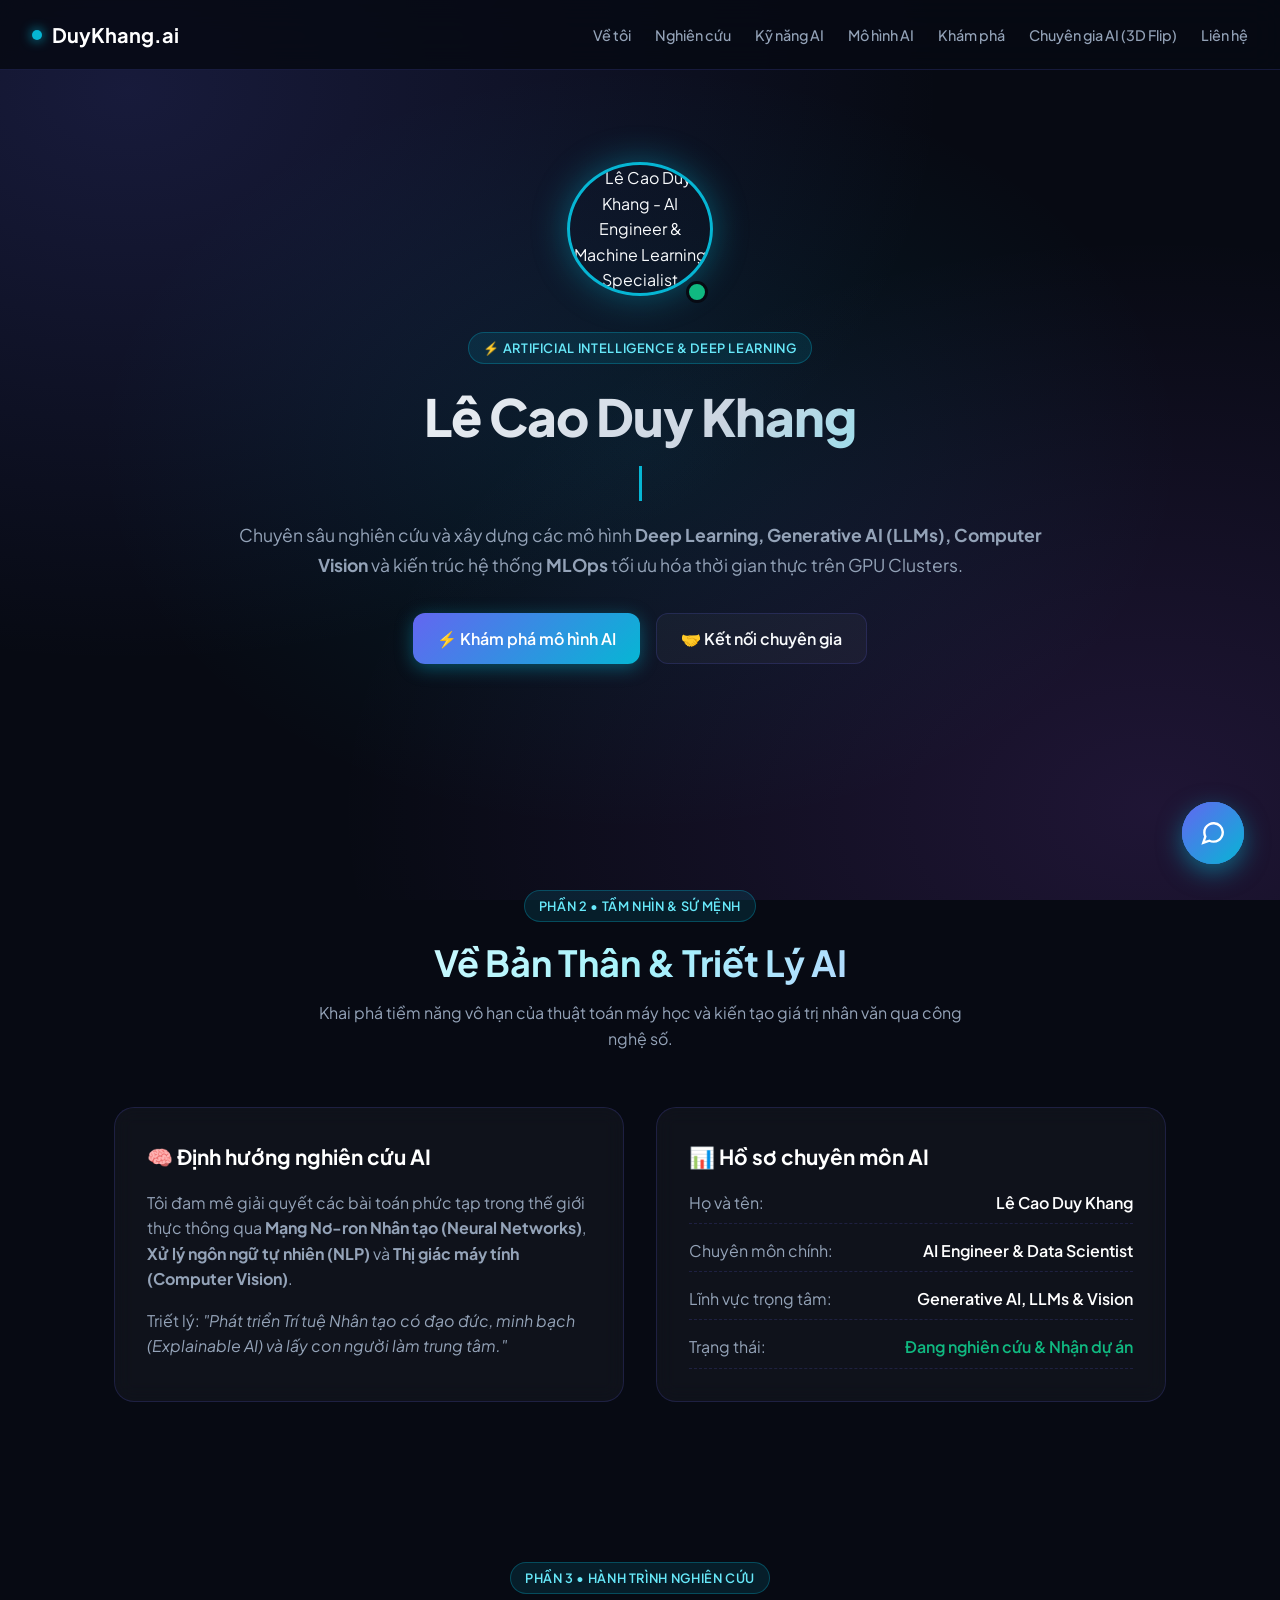
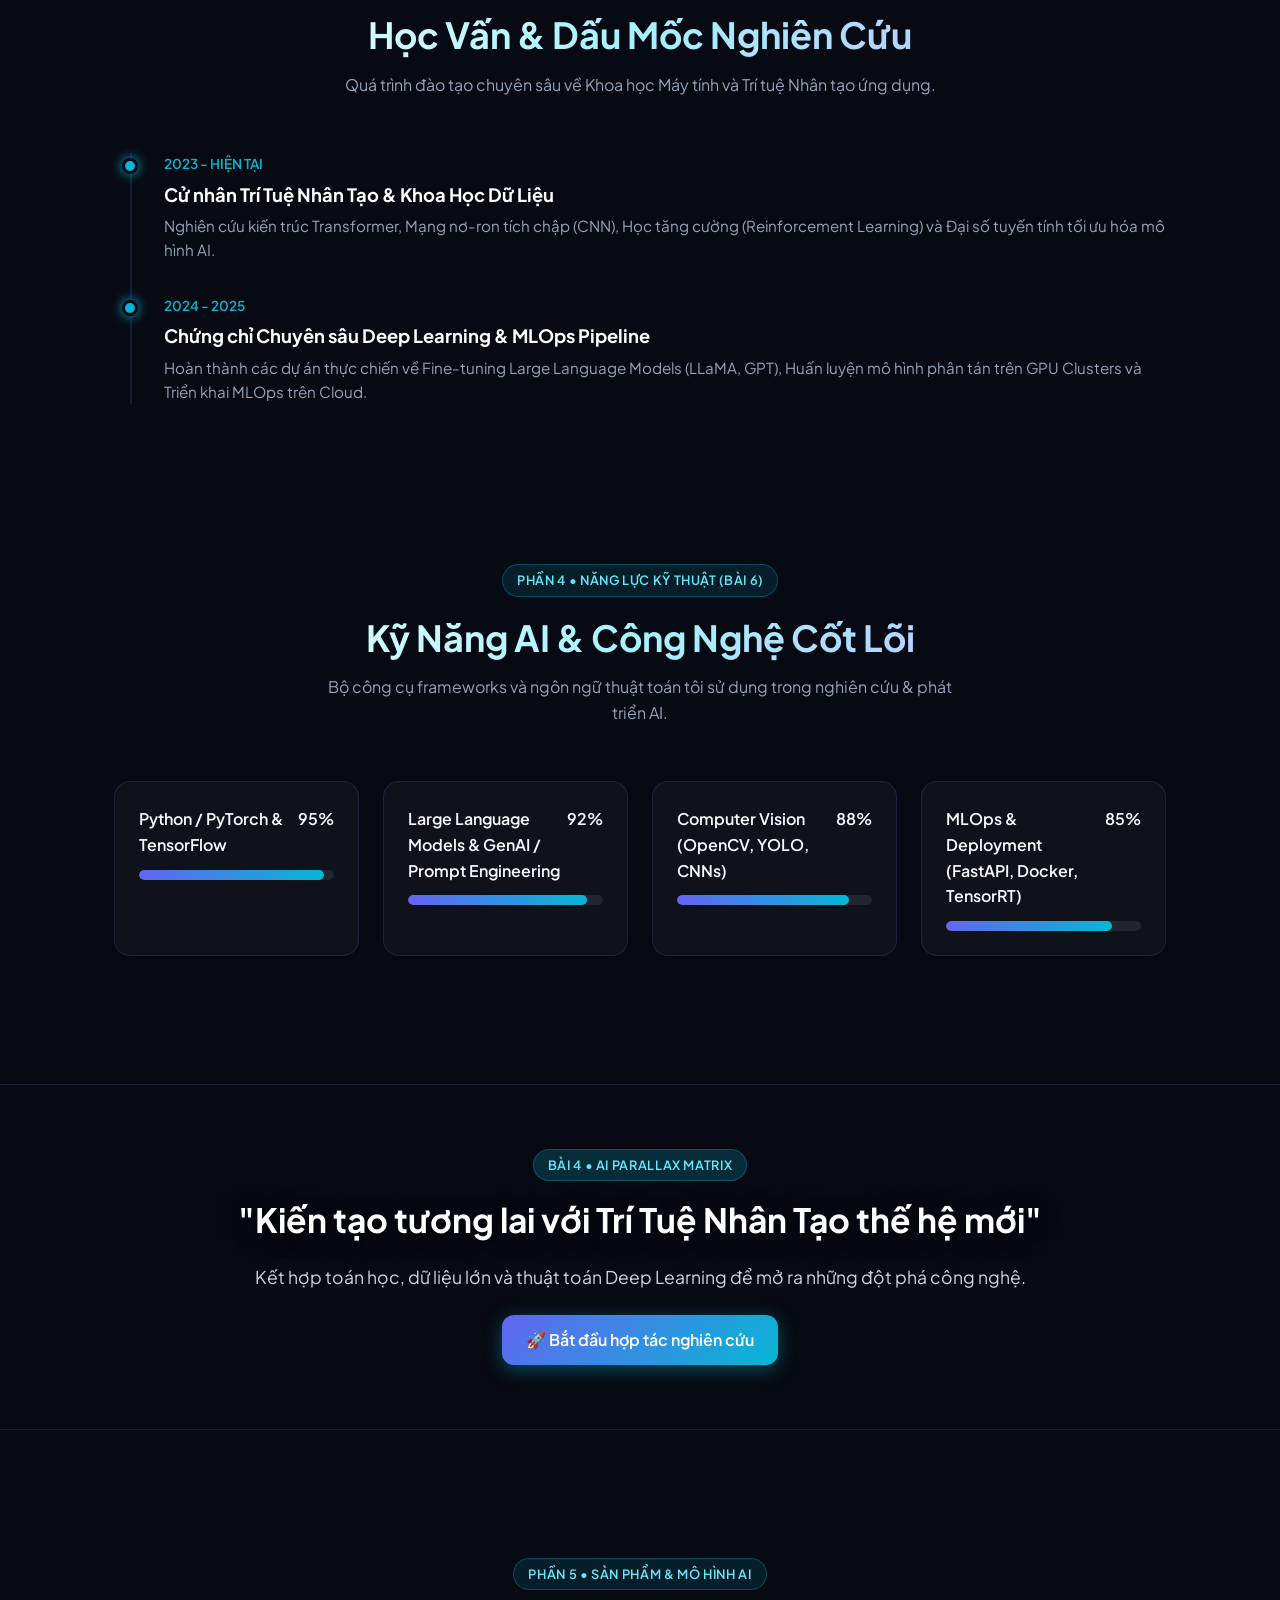
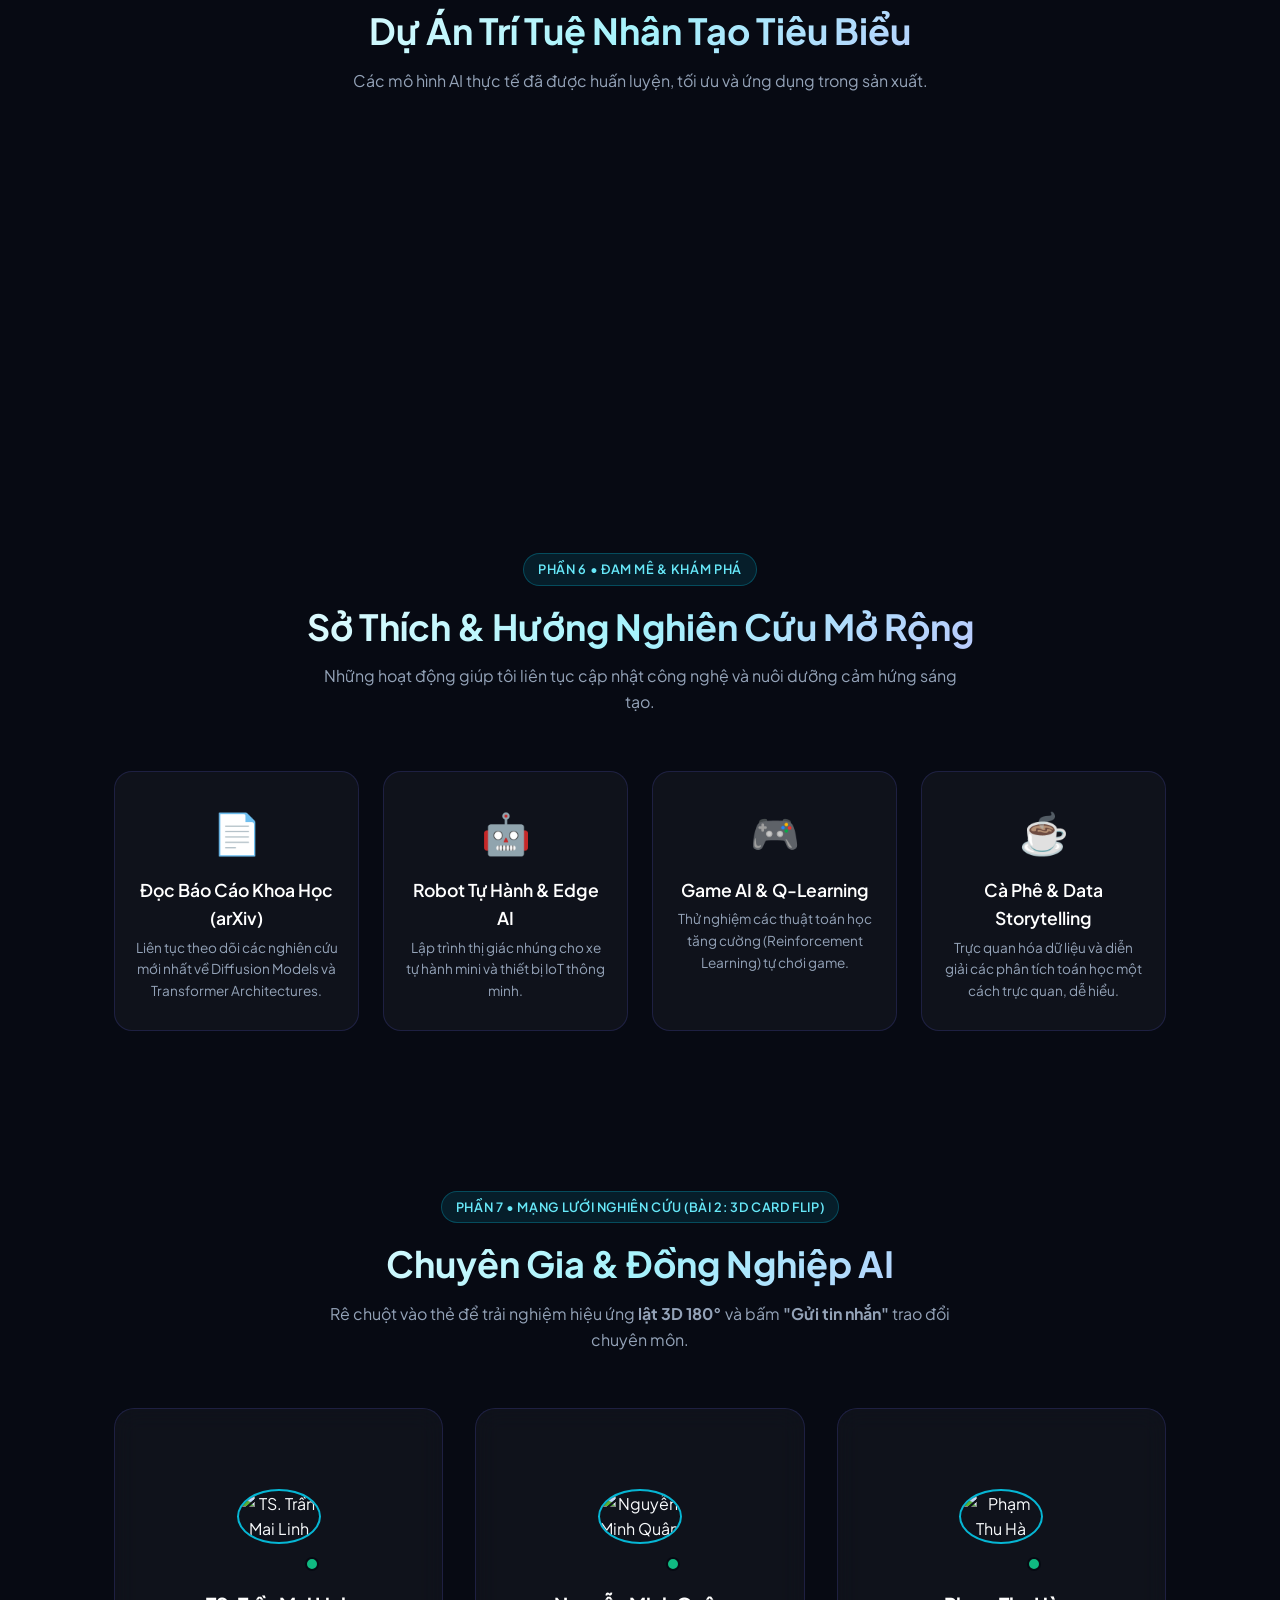
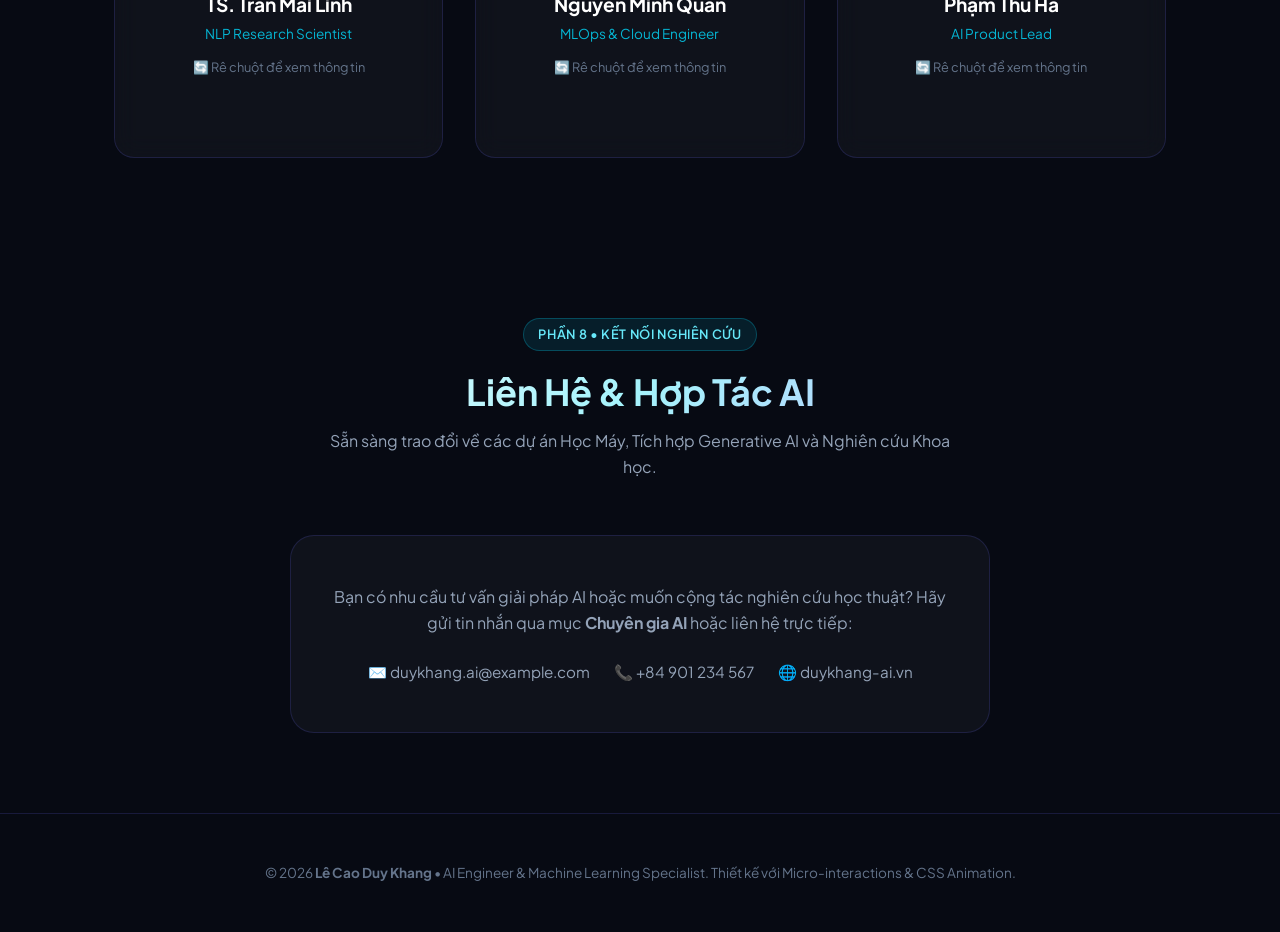
==== index.html @ 7523d745 "BTB5" ====
<!DOCTYPE html>
<html lang="vi">

<head>
  <meta charset="UTF-8">
  <meta name="viewport" content="width=device-width, initial-scale=1.0">
  <title>Lê Cao Duy Khang | AI Engineer & Machine Learning Specialist</title>
  <link rel="preconnect" href="https://fonts.googleapis.com">
  <link rel="preconnect" href="https://fonts.gstatic.com" crossorigin>
  <link href="https://fonts.googleapis.com/css2?family=Plus+Jakarta+Sans:wght@400;500;600;700;800&display=swap"
    rel="stylesheet">
  <!-- Thư viện AOS CSS qua CDN -->
  <link rel="stylesheet" href="https://unpkg.com/aos@next/dist/aos.css" />
  <link rel="stylesheet" href="style.css">
</head>

<body>

  <!-- =======================================================================
       BÀI 5: CHECKBOX HACK ĐIỀU KHIỂN HAMBURGER MENU (KHÔNG CẦN JAVASCRIPT)
       ======================================================================= -->
  <input type="checkbox" id="nav-toggle" class="nav-toggle-input" aria-label="Mở đóng menu điều hướng">

  <!-- =======================================================================
       THANH ĐIỀU HƯỚNG (NAVBAR) & ICON HAMBURGER BIẾN THÀNH 'X'
       ======================================================================= -->
  <nav class="navbar">
    <a href="#hero" class="nav-brand">
      <div class="brand-dot"></div>
      <span>DuyKhang.ai</span>
    </a>

    <!-- Nút Hamburger biến hình dấu X (Bài 5) -->
    <label for="nav-toggle" class="hamburger-btn" aria-label="Toggle Menu">
      <span class="hamburger-bar"></span>
      <span class="hamburger-bar"></span>
      <span class="hamburger-bar"></span>
    </label>

    <ul class="nav-links">
      <li><a href="#about">Về tôi</a></li>
      <li><a href="#education">Nghiên cứu</a></li>
      <li><a href="#skills">Kỹ năng AI</a></li>
      <li><a href="#projects">Mô hình AI</a></li>
      <li><a href="#hobbies">Khám phá</a></li>
      <li><a href="#friends">Chuyên gia AI (3D Flip)</a></li>
      <li><a href="#contact">Liên hệ</a></li>
    </ul>
  </nav>

  <!-- =======================================================================
       PHẦN 1: HERO SECTION & BÀI 3: HIỆU ỨNG GÕ PHÍM AI (PURE CSS TYPING EFFECT)
       ======================================================================= -->
  <header class="section hero-section" id="hero" data-aos="fade-up">
    <div class="hero-content">
      <!-- Avatar AI chuyên gia máy học -->
      <div class="avatar-wrapper" data-aos="zoom-in" data-aos-delay="100">
        <img src="avatar.jpg" alt="Lê Cao Duy Khang - AI Engineer & Machine Learning Specialist" class="avatar-img">
        <div class="avatar-badge" title="AI Model Active • GPU Ready"></div>
      </div>

      <span class="badge-tag" data-aos="fade-down" data-aos-delay="150">⚡ Artificial Intelligence & Deep Learning</span>
      <h1 class="hero-name" data-aos="fade-up" data-aos-delay="200">Lê Cao Duy Khang</h1>

      <!-- BÀI 3: DÒNG CHỮ HIỆU ỨNG GÕ PHÍM CSS THUẦN (STEPS & KEYFRAMES) -->
      <div class="typing-wrapper" data-aos="fade-up" data-aos-delay="250">
        <div class="typing-text">Tôi là một Kỹ Sư Trí Tuệ Nhân Tạo (AI)...</div>
      </div>

      <p class="hero-bio" data-aos="fade-up" data-aos-delay="300">
        Chuyên sâu nghiên cứu và xây dựng các mô hình <strong>Deep Learning, Generative AI (LLMs), Computer
          Vision</strong> và kiến trúc hệ thống <strong>MLOps</strong> tối ưu hóa thời gian thực trên GPU Clusters.
      </p>

      <div class="hero-actions" data-aos="fade-up" data-aos-delay="350">
        <a href="#projects" class="btn-primary">⚡ Khám phá mô hình AI</a>
        <a href="#friends" class="btn-secondary">🤝 Kết nối chuyên gia</a>
      </div>
    </div>
  </header>

  <!-- =======================================================================
       PHẦN 2: VỀ TÔI & ĐỊNH HƯỚNG TRÍ TUỆ NHÂN TẠO (ABOUT ME)
       ======================================================================= -->
  <section class="section" id="about" data-aos="fade-up">
    <div class="section-header">
      <span class="badge-tag">Phần 2 • Tầm nhìn & Sứ mệnh</span>
      <h2 class="section-title">Về Bản Thân & Triết Lý AI</h2>
      <p class="section-desc">Khai phá tiềm năng vô hạn của thuật toán máy học và kiến tạo giá trị nhân văn qua công
        nghệ số.</p>
    </div>
    <div class="about-grid">
      <div class="about-card" data-aos="fade-right" data-aos-delay="100">
        <h3>🧠 Định hướng nghiên cứu AI</h3>
        <p style="color: var(--text-muted); margin-bottom: 1rem;">
          Tôi đam mê giải quyết các bài toán phức tạp trong thế giới thực thông qua <strong>Mạng Nơ-ron Nhân tạo (Neural
            Networks)</strong>, <strong>Xử lý ngôn ngữ tự nhiên (NLP)</strong> và <strong>Thị giác máy tính (Computer
            Vision)</strong>.
        </p>
        <p style="color: var(--text-muted);">
          Triết lý: <em>"Phát triển Trí tuệ Nhân tạo có đạo đức, minh bạch (Explainable AI) và lấy con người làm trung
            tâm."</em>
        </p>
      </div>
      <div class="about-card" data-aos="fade-left" data-aos-delay="200">
        <h3>📊 Hồ sơ chuyên môn AI</h3>
        <ul class="info-list">
          <li><span class="info-label">Họ và tên:</span> <span class="info-val">Lê Cao Duy Khang</span></li>
          <li><span class="info-label">Chuyên môn chính:</span> <span class="info-val">AI Engineer & Data
              Scientist</span></li>
          <li><span class="info-label">Lĩnh vực trọng tâm:</span> <span class="info-val">Generative AI, LLMs &
              Vision</span></li>
          <li><span class="info-label">Trạng thái:</span> <span class="info-val" style="color: var(--success);">Đang
              nghiên cứu & Nhận dự án</span></li>
        </ul>
      </div>
    </div>
  </section>

  <!-- =======================================================================
       PHẦN 3: HỌC VẤN & NGHIÊN CỨU KHOA HỌC (EDUCATION & AI RESEARCH)
       ======================================================================= -->
  <section class="section" id="education" data-aos="fade-up">
    <div class="section-header">
      <span class="badge-tag">Phần 3 • Hành trình nghiên cứu</span>
      <h2 class="section-title">Học Vấn & Dấu Mốc Nghiên Cứu</h2>
      <p class="section-desc">Quá trình đào tạo chuyên sâu về Khoa học Máy tính và Trí tuệ Nhân tạo ứng dụng.</p>
    </div>
    <div class="timeline">
      <div class="timeline-item" data-aos="fade-up" data-aos-delay="100">
        <div class="timeline-dot"></div>
        <div class="timeline-date">2023 - HIỆN TẠI</div>
        <h4 class="timeline-title">Cử nhân Trí Tuệ Nhân Tạo & Khoa Học Dữ Liệu</h4>
        <p class="timeline-desc">Nghiên cứu kiến trúc Transformer, Mạng nơ-ron tích chập (CNN), Học tăng cường
          (Reinforcement Learning) và Đại số tuyến tính tối ưu hóa mô hình AI.</p>
      </div>
      <div class="timeline-item" data-aos="fade-up" data-aos-delay="200">
        <div class="timeline-dot"></div>
        <div class="timeline-date">2024 - 2025</div>
        <h4 class="timeline-title">Chứng chỉ Chuyên sâu Deep Learning & MLOps Pipeline</h4>
        <p class="timeline-desc">Hoàn thành các dự án thực chiến về Fine-tuning Large Language Models (LLaMA, GPT), Huấn
          luyện mô hình phân tán trên GPU Clusters và Triển khai MLOps trên Cloud.</p>
      </div>
    </div>
  </section>

  <!-- =======================================================================
       PHẦN 4: KỸ NĂNG CHUYÊN SÂU AI & BÀI 6: SKILL BAR ANIMATION
       ======================================================================= -->
  <section class="section" id="skills" data-aos="fade-up">
    <div class="section-header">
      <span class="badge-tag">Phần 4 • Năng lực kỹ thuật (Bài 6)</span>
      <h2 class="section-title">Kỹ Năng AI & Công Nghệ Cốt Lõi</h2>
      <p class="section-desc">Bộ công cụ frameworks và ngôn ngữ thuật toán tôi sử dụng trong nghiên cứu & phát triển AI.
      </p>
    </div>
    <div class="skills-grid">
      <div class="skill-card" data-aos="zoom-in-up" data-aos-delay="100">
        <div class="skill-header">
          <span>Python / PyTorch & TensorFlow</span>
          <span>95%</span>
        </div>
        <div class="skill-bar">
          <div class="skill-progress" style="--target-width: 95%;"></div>
        </div>
      </div>
      <div class="skill-card" data-aos="zoom-in-up" data-aos-delay="200">
        <div class="skill-header">
          <span>Large Language Models & GenAI / Prompt Engineering</span>
          <span>92%</span>
        </div>
        <div class="skill-bar">
          <div class="skill-progress" style="--target-width: 92%;"></div>
        </div>
      </div>
      <div class="skill-card" data-aos="zoom-in-up" data-aos-delay="300">
        <div class="skill-header">
          <span>Computer Vision (OpenCV, YOLO, CNNs)</span>
          <span>88%</span>
        </div>
        <div class="skill-bar">
          <div class="skill-progress" style="--target-width: 88%;"></div>
        </div>
      </div>
      <div class="skill-card" data-aos="zoom-in-up" data-aos-delay="400">
        <div class="skill-header">
          <span>MLOps & Deployment (FastAPI, Docker, TensorRT)</span>
          <span>85%</span>
        </div>
        <div class="skill-bar">
          <div class="skill-progress" style="--target-width: 85%;"></div>
        </div>
      </div>
    </div>
  </section>

  <!-- =======================================================================
       BÀI 4: PARALLAX IMAGE BANNER (AI NEURAL NETWORK THEME)
       ======================================================================= -->
  <div class="parallax-banner" data-aos="fade-up">
    <div class="parallax-content">
      <span class="badge-tag" style="background: rgba(6, 182, 212, 0.2); color: #67e8f9;">Bài 4 • AI Parallax
        Matrix</span>
      <h2 class="parallax-title">"Kiến tạo tương lai với Trí Tuệ Nhân Tạo thế hệ mới"</h2>
      <p class="parallax-subtitle">Kết hợp toán học, dữ liệu lớn và thuật toán Deep Learning để mở ra những đột phá công
        nghệ.</p>
      <a href="#contact" class="btn-primary">🚀 Bắt đầu hợp tác nghiên cứu</a>
    </div>
  </div>

  <!-- =======================================================================
       PHẦN 5: DỰ ÁN AI TIÊU BIỂU (AI PROJECTS PORTFOLIO)
       ======================================================================= -->
  <section class="section" id="projects" data-aos="fade-up">
    <div class="section-header">
      <span class="badge-tag">Phần 5 • Sản phẩm & Mô hình AI</span>
      <h2 class="section-title">Dự Án Trí Tuệ Nhân Tạo Tiêu Biểu</h2>
      <p class="section-desc">Các mô hình AI thực tế đã được huấn luyện, tối ưu và ứng dụng trong sản xuất.</p>
    </div>
    <div class="projects-grid">
      <!-- Dự án AI 1 -->
      <div class="project-card" data-aos="flip-left" data-aos-delay="100">
        <img src="https://images.unsplash.com/photo-1555255707-c07966088b7b?w=500&auto=format&fit=crop&q=80"
          alt="Computer Vision AI" class="project-img">
        <div class="project-body">
          <div class="project-tags">
            <span class="tag">YOLOv8</span>
            <span class="tag">PyTorch</span>
            <span class="tag">OpenCV</span>
            <span class="tag">TensorRT</span>
          </div>
          <h3 class="project-title">Hệ Thống Thị Giác AI Nhận Diện Thời Gian Thực</h3>
          <p class="project-desc">Mô hình thị giác máy tính nhận diện và phân loại đa đối tượng với tốc độ 60 FPS trên
            Edge Device, độ chính xác mAP@0.5 đạt 94.2%.</p>
        </div>
      </div>

      <!-- Dự án AI 2 -->
      <div class="project-card" data-aos="flip-right" data-aos-delay="200">
        <img src="https://images.unsplash.com/photo-1618005182384-a83a8bd57fbe?w=500&auto=format&fit=crop&q=80"
          alt="Generative AI LLM" class="project-img">
        <div class="project-body">
          <div class="project-tags">
            <span class="tag">Generative AI</span>
            <span class="tag">LLMs (LLaMA-3)</span>
            <span class="tag">LangChain</span>
            <span class="tag">RAG</span>
          </div>
          <h3 class="project-title">Trợ Lý Đa Tác Vụ GenAI & Phân Tích Dữ Liệu RAG</h3>
          <p class="project-desc">Hệ thống hỏi đáp thông minh tích hợp Retrieval-Augmented Generation (RAG) giúp truy
            xuất tài liệu chuyên ngành với độ chuẩn xác cao.</p>
        </div>
      </div>
    </div>
  </section>

  <!-- =======================================================================
       PHẦN 6: SỞ THÍCH & ĐAM MÊ KHÁM PHÁ AI (AI EXPLORATIONS)
       ======================================================================= -->
  <section class="section" id="hobbies" data-aos="fade-up">
    <div class="section-header">
      <span class="badge-tag">Phần 6 • Đam mê & Khám phá</span>
      <h2 class="section-title">Sở Thích & Hướng Nghiên Cứu Mở Rộng</h2>
      <p class="section-desc">Những hoạt động giúp tôi liên tục cập nhật công nghệ và nuôi dưỡng cảm hứng sáng tạo.</p>
    </div>
    <div class="hobbies-grid">
      <div class="hobby-card" data-aos="fade-up" data-aos-delay="100">
        <div class="hobby-icon">📄</div>
        <div class="hobby-name">Đọc Báo Cáo Khoa Học (arXiv)</div>
        <div class="hobby-desc">Liên tục theo dõi các nghiên cứu mới nhất về Diffusion Models và Transformer
          Architectures.</div>
      </div>
      <div class="hobby-card" data-aos="fade-up" data-aos-delay="200">
        <div class="hobby-icon">🤖</div>
        <div class="hobby-name">Robot Tự Hành & Edge AI</div>
        <div class="hobby-desc">Lập trình thị giác nhúng cho xe tự hành mini và thiết bị IoT thông minh.</div>
      </div>
      <div class="hobby-card" data-aos="fade-up" data-aos-delay="300">
        <div class="hobby-icon">🎮</div>
        <div class="hobby-name">Game AI & Q-Learning</div>
        <div class="hobby-desc">Thử nghiệm các thuật toán học tăng cường (Reinforcement Learning) tự chơi game.</div>
      </div>
      <div class="hobby-card" data-aos="fade-up" data-aos-delay="400">
        <div class="hobby-icon">☕</div>
        <div class="hobby-name">Cà Phê & Data Storytelling</div>
        <div class="hobby-desc">Trực quan hóa dữ liệu và diễn giải các phân tích toán học một cách trực quan, dễ hiểu.
        </div>
      </div>
    </div>
  </section>

  <!-- =======================================================================
       PHẦN 7: MẠNG LƯỚI CHUYÊN GIA AI & BÀI 2: 3D CARD FLIP EFFECT
       ======================================================================= -->
  <section class="section" id="friends" data-aos="fade-up">
    <div class="section-header">
      <span class="badge-tag">Phần 7 • Mạng lưới nghiên cứu (Bài 2: 3D Card Flip)</span>
      <h2 class="section-title">Chuyên Gia & Đồng Nghiệp AI</h2>
      <p class="section-desc">Rê chuột vào thẻ để trải nghiệm hiệu ứng <strong>lật 3D 180°</strong> và bấm <strong>"Gửi
          tin nhắn"</strong> trao đổi chuyên môn.</p>
    </div>

    <div class="friends-grid">
      <!-- Chuyên gia 1 (3D Flip Card) -->
      <div class="flip-card-container" data-aos="zoom-in" data-aos-delay="100">
        <div class="flip-card-inner">
          <!-- Mặt trước -->
          <div class="flip-card-front">
            <div class="friend-avatar-wrap">
              <img src="https://images.unsplash.com/photo-1494790108377-be9c29b29330?w=150&auto=format&fit=crop&q=80"
                alt="TS. Trần Mai Linh" class="friend-avatar">
              <div class="status-dot"></div>
            </div>
            <div class="friend-name">TS. Trần Mai Linh</div>
            <div class="friend-role">NLP Research Scientist</div>
            <div class="flip-hint">🔄 Rê chuột để xem thông tin</div>
          </div>
          <!-- Mặt sau (Lật 180 độ) -->
          <div class="flip-card-back">
            <div class="flip-back-title">TS. Trần Mai Linh</div>
            <div class="friend-quote">"Nghiên cứu các mô hình ngôn ngữ lớn (LLMs) hiểu tiếng Việt sâu sắc và tự nhiên."
            </div>
            <button class="btn-open-msg" data-name="TS. Trần Mai Linh" data-role="NLP Research Scientist"
              data-avatar="https://images.unsplash.com/photo-1494790108377-be9c29b29330?w=150&auto=format&fit=crop&q=80"
              type="button">
              💬 Gửi tin nhắn trao đổi
            </button>
          </div>
        </div>
      </div>

      <!-- Chuyên gia 2 (3D Flip Card) -->
      <div class="flip-card-container" data-aos="zoom-in" data-aos-delay="200">
        <div class="flip-card-inner">
          <!-- Mặt trước -->
          <div class="flip-card-front">
            <div class="friend-avatar-wrap">
              <img src="https://images.unsplash.com/photo-1507003211169-0a1dd7228f2d?w=150&auto=format&fit=crop&q=80"
                alt="Nguyễn Minh Quân" class="friend-avatar">
              <div class="status-dot"></div>
            </div>
            <div class="friend-name">Nguyễn Minh Quân</div>
            <div class="friend-role">MLOps & Cloud Engineer</div>
            <div class="flip-hint">🔄 Rê chuột để xem thông tin</div>
          </div>
          <!-- Mặt sau -->
          <div class="flip-card-back">
            <div class="flip-back-title">Nguyễn Minh Quân</div>
            <div class="friend-quote">"Tối ưu hóa pipeline huấn luyện phân tán và giám sát mô hình AI trong sản xuất."
            </div>
            <button class="btn-open-msg" data-name="Nguyễn Minh Quân" data-role="MLOps & Cloud Engineer"
              data-avatar="https://images.unsplash.com/photo-1507003211169-0a1dd7228f2d?w=150&auto=format&fit=crop&q=80"
              type="button">
              💬 Gửi tin nhắn trao đổi
            </button>
          </div>
        </div>
      </div>

      <!-- Chuyên gia 3 (3D Flip Card) -->
      <div class="flip-card-container" data-aos="zoom-in" data-aos-delay="300">
        <div class="flip-card-inner">
          <!-- Mặt trước -->
          <div class="flip-card-front">
            <div class="friend-avatar-wrap">
              <img src="https://images.unsplash.com/photo-1517841905240-472988babdf9?w=150&auto=format&fit=crop&q=80"
                alt="Phạm Thu Hà" class="friend-avatar">
              <div class="status-dot"></div>
            </div>
            <div class="friend-name">Phạm Thu Hà</div>
            <div class="friend-role">AI Product Lead</div>
            <div class="flip-hint">🔄 Rê chuột để xem thông tin</div>
          </div>
          <!-- Mặt sau -->
          <div class="flip-card-back">
            <div class="flip-back-title">Phạm Thu Hà</div>
            <div class="friend-quote">"Thương mại hóa giải pháp Trí Tuệ Nhân Tạo giải quyết bài toán vận hành doanh
              nghiệp."</div>
            <button class="btn-open-msg" data-name="Phạm Thu Hà" data-role="AI Product Lead"
              data-avatar="https://images.unsplash.com/photo-1517841905240-472988babdf9?w=150&auto=format&fit=crop&q=80"
              type="button">
              💬 Gửi tin nhắn trao đổi
            </button>
          </div>
        </div>
      </div>
    </div>
  </section>

  <!-- =======================================================================
       MODAL / POPUP GỬI TIN NHẮN (HIỆN RA KHI BẤM NHẮN TIN)
       ======================================================================= -->
  <div class="modal-overlay" id="messageModal">
    <div class="modal-box">
      <button class="modal-close-btn" id="modalCloseBtn" type="button">&times;</button>

      <div class="modal-header">
        <img src="" alt="Avatar người nhận" class="modal-receiver-avatar" id="modalAvatar">
        <div class="modal-receiver-info">
          <h4 id="modalReceiverName">Tên Người Nhận</h4>
          <p id="modalReceiverRole">● Đang trực tuyến</p>
        </div>
      </div>

      <form id="msgForm">
        <div class="form-group">
          <label class="form-label" for="senderName">Họ và tên của bạn:</label>
          <input type="text" id="senderName" class="form-input" value="Lê Cao Duy Khang" required>
        </div>

        <div class="form-group">
          <label class="form-label" for="msgContent">Nội dung tin nhắn / Đề xuất nghiên cứu:</label>
          <textarea id="msgContent" class="form-textarea"
            placeholder="Nhập nội dung thảo luận về mô hình AI hoặc ý tưởng hợp tác..." required></textarea>
        </div>

        <!-- NÚT BẤM CẢM XÚC GỬI TIN NHẮN (CUBIC-BEZIER & ACTIVE SCALE) -->
        <button class="btn-send" id="btnSendMsg" type="submit">
          <span id="btnText">Gửi tin nhắn</span>
          <div class="modal-spinner" id="modalSpinner"></div>
          <svg id="btnIcon" viewBox="0 0 24 24">
            <path d="M22 2L11 13"></path>
            <path d="M22 2l-7 20-4-9-9-4 20-7z"></path>
          </svg>
        </button>

        <div class="modal-status-text" id="modalStatusText"></div>
      </form>
    </div>
  </div>

  <!-- =======================================================================
       PHẦN 8: LIÊN HỆ & CHÂN TRANG (AI CONTACT & FOOTER)
       ======================================================================= -->
  <section class="section" id="contact" data-aos="fade-up">
    <div class="section-header">
      <span class="badge-tag">Phần 8 • Kết nối nghiên cứu</span>
      <h2 class="section-title">Liên Hệ & Hợp Tác AI</h2>
      <p class="section-desc">Sẵn sàng trao đổi về các dự án Học Máy, Tích hợp Generative AI và Nghiên cứu Khoa học.</p>
    </div>
    <div class="contact-box" data-aos="zoom-in" data-aos-delay="100">
      <p style="color: var(--text-muted); margin-bottom: 1rem;">
        Bạn có nhu cầu tư vấn giải pháp AI hoặc muốn cộng tác nghiên cứu học thuật? Hãy gửi tin nhắn qua mục
        <strong>Chuyên gia AI</strong> hoặc liên hệ trực tiếp:
      </p>
      <div class="contact-links">
        <a href="mailto:duykhang.ai@example.com" class="contact-item">
          ✉️ duykhang.ai@example.com
        </a>
        <a href="tel:+84901234567" class="contact-item">
          📞 +84 901 234 567
        </a>
        <a href="#hero" class="contact-item">
          🌐 duykhang-ai.vn
        </a>
      </div>
    </div>
  </section>

  <!-- =======================================================================
       BÀI 1: FLOATING ACTION BUTTON (FAB) VỚI HIỆU ỨNG PHẬP PHỒNG (PULSE RADAR)
       ======================================================================= -->
  <div class="fab-container" title="Liên hệ nhanh">
    <a href="#contact" class="fab-btn" aria-label="Nút Liên hệ nhanh">
      <svg viewBox="0 0 24 24">
        <path
          d="M21 11.5a8.38 8.38 0 0 1-.9 3.8 8.5 8.5 0 0 1-7.6 4.7 8.38 8.38 0 0 1-3.8-.9L3 21l1.9-5.7a8.38 8.38 0 0 1-.9-3.8 8.5 8.5 0 0 1 4.7-7.6 8.38 8.38 0 0 1 3.8-.9h.5a8.48 8.48 0 0 1 8 8v.5z">
        </path>
      </svg>
    </a>
    <span class="fab-tooltip">Liên hệ nhanh 💬</span>
  </div>

  <!-- CHÂN TRANG -->
  <footer class="footer">
    <p>© 2026 <strong>Lê Cao Duy Khang</strong> • AI Engineer & Machine Learning Specialist. Thiết kế với
      Micro-interactions & CSS Animation.
    </p>
  </footer>

  <!-- Thư viện AOS JavaScript qua CDN -->
  <script src="https://unpkg.com/aos@next/dist/aos.js"></script>

  <!-- SCRIPT XỬ LÝ SỰ KIỆN GỬI TIN NHẮN & KHỞI TẠO AOS -->
  <script>
    // Khởi tạo AOS Animation On Scroll
    AOS.init({
      duration: 800,
      once: false,
      offset: 80,
      easing: 'ease-out-cubic'
    });

    const messageModal = document.getElementById('messageModal');
    const modalCloseBtn = document.getElementById('modalCloseBtn');
    const modalAvatar = document.getElementById('modalAvatar');
    const modalReceiverName = document.getElementById('modalReceiverName');
    const modalReceiverRole = document.getElementById('modalReceiverRole');
    const msgForm = document.getElementById('msgForm');
    const btnSendMsg = document.getElementById('btnSendMsg');
    const btnText = document.getElementById('btnText');
    const btnIcon = document.getElementById('btnIcon');
    const modalSpinner = document.getElementById('modalSpinner');
    const modalStatusText = document.getElementById('modalStatusText');

    // Mở modal khi bấm "Gửi tin nhắn" ở thẻ bạn bè / chuyên gia AI
    const openMsgButtons = document.querySelectorAll('.btn-open-msg');
    openMsgButtons.forEach(btn => {
      btn.addEventListener('click', () => {
        const name = btn.getAttribute('data-name');
        const role = btn.getAttribute('data-role');
        const avatar = btn.getAttribute('data-avatar');

        modalReceiverName.textContent = name;
        modalReceiverRole.textContent = `● ${role} (Đang trực tuyến)`;
        modalAvatar.src = avatar;
        modalStatusText.textContent = '';
        msgForm.reset();
        document.getElementById('senderName').value = 'Lê Cao Duy Khang';

        messageModal.classList.add('active');
      });
    });

    // Đóng modal
    function closeModal() {
      messageModal.classList.remove('active');
    }

    modalCloseBtn.addEventListener('click', closeModal);

    // Đóng khi click ra ngoài vùng modal
    messageModal.addEventListener('click', (e) => {
      if (e.target === messageModal) closeModal();
    });

    // Xử lý gửi tin nhắn với animation loading feedback
    msgForm.addEventListener('submit', (e) => {
      e.preventDefault();

      btnText.textContent = 'Đang gửi...';
      btnIcon.style.display = 'none';
      modalSpinner.style.display = 'inline-block';
      btnSendMsg.disabled = true;
      modalStatusText.style.color = '#67e8f9';
      modalStatusText.textContent = 'Đang kết nối hệ thống và chuyển phát tin nhắn...';

      setTimeout(() => {
        btnText.textContent = 'Đã gửi thành công!';
        modalSpinner.style.display = 'none';
        modalStatusText.style.color = '#34d399';
        modalStatusText.textContent = `✅ Tin nhắn đã được gửi tới ${modalReceiverName.textContent}!`;

        setTimeout(() => {
          btnText.textContent = 'Gửi tin nhắn';
          btnIcon.style.display = 'inline-block';
          btnSendMsg.disabled = false;
          closeModal();
        }, 1400);
      }, 1200);
    });
  </script>
</body>

</html>
---- style.css ----
/* ==========================================================================
   MÃ NGUỒN CSS CHO WEBSITE GIỚI THIỆU BẢN THÂN - LÊ CAO DUY KHANG
   CHUYÊN NGÀNH: TRÍ TUỆ NHÂN TẠO (ARTIFICIAL INTELLIGENCE & MACHINE LEARNING)
   TÍCH HỢP 6 HIỆU ỨNG GIAO DIỆN CHUYÊN NGHIỆP (PURE CSS3)
   ========================================================================== */

/* ==========================================================================
   0. DESIGN SYSTEM & AI THEME ROOT VARIABLES
   ========================================================================== */
   :root {
    --primary: #6366f1;
    /* Indigo AI Core */
    --primary-hover: #4f46e5;
    --primary-glow: rgba(99, 102, 241, 0.45);
    --secondary: #ec4899;
    /* Pink Cyberpunk */
    --accent: #06b6d4;
    /* Cyan Neural Glow */
    --ai-purple: #a855f7;
    /* Deep Learning Purple */
    --success: #10b981;
  
    --bg-dark: #070a13;
    --bg-card: rgba(255, 255, 255, 0.035);
    --bg-card-hover: rgba(255, 255, 255, 0.07);
    --border-color: rgba(99, 102, 241, 0.18);
    --border-focus: rgba(6, 182, 212, 0.5);
  
    --text-main: #f8fafc;
    --text-muted: #94a3b8;
    --text-dim: #64748b;
  
    --ease-spring: cubic-bezier(0.34, 1.56, 0.64, 1);
    --ease-smooth: cubic-bezier(0.4, 0, 0.2, 1);
  }
  
  * {
    margin: 0;
    padding: 0;
    box-sizing: border-box;
  }
  
  html {
    scroll-behavior: smooth;
  }
  
  body {
    font-family: 'Plus Jakarta Sans', sans-serif;
    background-color: var(--bg-dark);
    background-image:
      radial-gradient(at 10% 10%, rgba(99, 102, 241, 0.18) 0px, transparent 50%),
      radial-gradient(at 90% 90%, rgba(168, 85, 247, 0.15) 0px, transparent 50%),
      radial-gradient(at 50% 50%, rgba(6, 182, 212, 0.1) 0px, transparent 60%);
    background-attachment: fixed;
    color: var(--text-main);
    line-height: 1.6;
    overflow-x: hidden;
  }
  
  /* ==========================================================================
     BÀI 5: MODERN HAMBURGER MENU (CSS CHECKBOX HACK & TRANSFORMATION TO "X")
     Logic giải thích:
     - Sử dụng thẻ <input type="checkbox" id="nav-toggle"> ẩn hoàn toàn (display: none).
     - Thẻ <label for="nav-toggle"> đóng vai trò là nút bấm Hamburger.
     - Ba thanh gạch ngang (span) được định vị với transition mượt mà.
     - Khi checkbox :checked:
       + Thanh 1 (trên): translateY(8.5px) và rotate(45deg).
       + Thanh 2 (giữa): opacity: 0 và transform: scaleX(0) (biến mất).
       + Thanh 3 (dưới): translateY(-8.5px) và rotate(-45deg).
       => Tạo thành hình dấu 'X' hoàn hảo không cần dùng JavaScript!
     ========================================================================== */
  .nav-toggle-input {
    display: none;
    /* Ẩn checkbox */
  }
  
  .hamburger-btn {
    display: none;
    /* Mặc định ẩn trên màn hình lớn Desktop */
    flex-direction: column;
    justify-content: space-between;
    width: 28px;
    height: 20px;
    cursor: pointer;
    z-index: 110;
  }
  
  .hamburger-bar {
    display: block;
    width: 100%;
    height: 3px;
    background-color: var(--text-main);
    border-radius: 4px;
    transition: transform 0.3s var(--ease-smooth),
      opacity 0.2s var(--ease-smooth),
      background-color 0.3s ease;
  }
  
  /* Biến đổi 3 thanh thành dấu X khi checkbox được checked */
  .nav-toggle-input:checked~.navbar .hamburger-bar:nth-child(1) {
    transform: translateY(8.5px) rotate(45deg);
    background-color: var(--accent);
  }
  
  .nav-toggle-input:checked~.navbar .hamburger-bar:nth-child(2) {
    opacity: 0;
    transform: scaleX(0);
  }
  
  .nav-toggle-input:checked~.navbar .hamburger-bar:nth-child(3) {
    transform: translateY(-8.5px) rotate(-45deg);
    background-color: var(--accent);
  }
  
  /* ==========================================================================
     GLOBAL NAVBAR
     ========================================================================== */
  .navbar {
    position: fixed;
    top: 0;
    left: 0;
    right: 0;
    height: 70px;
    background: rgba(7, 10, 19, 0.85);
    backdrop-filter: blur(16px);
    -webkit-backdrop-filter: blur(16px);
    border-bottom: 1px solid var(--border-color);
    display: flex;
    align-items: center;
    justify-content: space-between;
    padding: 0 2rem;
    z-index: 100;
  }
  
  .nav-brand {
    display: flex;
    align-items: center;
    gap: 10px;
    font-size: 1.25rem;
    font-weight: 700;
    color: #fff;
    text-decoration: none;
  }
  
  .brand-dot {
    width: 10px;
    height: 10px;
    background: var(--accent);
    border-radius: 50%;
    box-shadow: 0 0 12px var(--accent);
    animation: pulseAiDot 2s infinite alternate;
  }
  
  @keyframes pulseAiDot {
    0% {
      transform: scale(0.9);
      opacity: 0.7;
    }
  
    100% {
      transform: scale(1.3);
      opacity: 1;
      box-shadow: 0 0 16px var(--accent);
    }
  }
  
  .nav-links {
    display: flex;
    gap: 1.5rem;
    list-style: none;
  }
  
  .nav-links a {
    color: var(--text-muted);
    text-decoration: none;
    font-size: 0.9rem;
    font-weight: 500;
    transition: color 0.2s ease;
  }
  
  .nav-links a:hover {
    color: var(--accent);
  }
  
  /* ==========================================================================
     LAYOUT SECTIONS
     ========================================================================== */
  .section {
    max-width: 1100px;
    margin: 0 auto;
    padding: 5rem 1.5rem;
  }
  
  .section-header {
    text-align: center;
    margin-bottom: 3.5rem;
  }
  
  .badge-tag {
    display: inline-block;
    padding: 5px 14px;
    background: rgba(6, 182, 212, 0.12);
    color: #67e8f9;
    border: 1px solid rgba(6, 182, 212, 0.3);
    border-radius: 9999px;
    font-size: 0.8rem;
    font-weight: 600;
    text-transform: uppercase;
    letter-spacing: 0.05em;
    margin-bottom: 0.75rem;
  }
  
  .section-title {
    font-size: 2.25rem;
    font-weight: 700;
    background: linear-gradient(135deg, #ffffff 0%, #a5f3fc 50%, #c4b5fd 100%);
    -webkit-background-clip: text;
    -webkit-text-fill-color: transparent;
    margin-bottom: 0.5rem;
  }
  
  .section-desc {
    color: var(--text-muted);
    font-size: 1rem;
    max-width: 650px;
    margin: 0 auto;
  }
  
  /* ==========================================================================
     PHẦN 1: HERO SECTION & BÀI 3: TYPING EFFECT (AI THEME - PURE CSS)
     Logic giải thích Bài 3:
     - overflow: hidden ẩn các ký tự chưa gõ.
     - white-space: nowrap giữ nội dung trên 1 dòng.
     - border-right: 3px solid tạo con trỏ AI nhấp nháy.
     - animation typing: Tăng width từ 0 đến 36ch theo từng bước với steps(36).
     ========================================================================== */
  .hero-section {
    min-height: 90vh;
    display: flex;
    align-items: center;
    justify-content: center;
    padding-top: 6rem;
    text-align: center;
  }
  
  .hero-content {
    max-width: 820px;
  }
  
  .avatar-wrapper {
    position: relative;
    width: 146px;
    height: 146px;
    margin: 0 auto 1.5rem;
  }
  
  .avatar-img {
    width: 100%;
    height: 100%;
    border-radius: 50%;
    object-fit: cover;
    border: 3px solid var(--accent);
    box-shadow: 0 0 35px rgba(6, 182, 212, 0.4);
  }
  
  .avatar-badge {
    position: absolute;
    bottom: 5px;
    right: 5px;
    width: 22px;
    height: 22px;
    background: var(--success);
    border: 3px solid var(--bg-dark);
    border-radius: 50%;
  }
  
  .hero-name {
    font-size: 3.2rem;
    font-weight: 800;
    letter-spacing: -0.02em;
    margin-bottom: 0.5rem;
    background: linear-gradient(135deg, #ffffff 0%, #cbd5e1 60%, #67e8f9 100%);
    -webkit-background-clip: text;
    -webkit-text-fill-color: transparent;
  }
  
  /* --- BÀI 3: KHỐI CHỮ HIỆU ỨNG GÕ PHÍM AI TYPING --- */
  .typing-wrapper {
    display: flex;
    justify-content: center;
    margin-bottom: 1.25rem;
  }
  
  .typing-text {
    font-size: 1.35rem;
    font-weight: 600;
    color: var(--accent);
    display: inline-block;
    overflow: hidden;
    white-space: nowrap;
    border-right: 3px solid var(--accent);
    width: 0;
    animation: typing 4s steps(36, end) infinite alternate,
      blinkCursor 0.75s step-end infinite;
  }
  
  /* Keyframes độ dài khớp với chuỗi "Tôi là một Kỹ Sư Trí Tuệ Nhân Tạo (AI)..." ~36ch */
  @keyframes typing {
    0% {
      width: 0;
    }
  
    45%,
    65% {
      width: 36ch;
    }
  
    100% {
      width: 0;
    }
  }
  
  @keyframes blinkCursor {
  
    from,
    to {
      border-color: transparent;
    }
  
    50% {
      border-color: var(--accent);
    }
  }
  
  .hero-bio {
    color: var(--text-muted);
    font-size: 1.1rem;
    line-height: 1.7;
    margin-bottom: 2rem;
  }
  
  .hero-actions {
    display: flex;
    gap: 1rem;
    justify-content: center;
  }
  
  .btn-primary {
    display: inline-flex;
    align-items: center;
    gap: 8px;
    padding: 12px 24px;
    background: linear-gradient(135deg, #6366f1 0%, #06b6d4 100%);
    color: #fff;
    border-radius: 12px;
    text-decoration: none;
    font-weight: 600;
    box-shadow: 0 4px 18px rgba(6, 182, 212, 0.4);
    transition: transform 0.3s var(--ease-spring), box-shadow 0.3s var(--ease-spring);
  }
  
  .btn-primary:hover {
    transform: translateY(-3px);
    box-shadow: 0 10px 28px rgba(6, 182, 212, 0.6);
  }
  
  .btn-secondary {
    display: inline-flex;
    align-items: center;
    gap: 8px;
    padding: 12px 24px;
    background: var(--bg-card);
    color: var(--text-main);
    border: 1px solid var(--border-color);
    border-radius: 12px;
    text-decoration: none;
    font-weight: 600;
    transition: background 0.2s, border-color 0.2s;
  }
  
  .btn-secondary:hover {
    background: var(--bg-card-hover);
    border-color: rgba(6, 182, 212, 0.4);
  }
  
  /* ==========================================================================
     BÀI 4: PARALLAX IMAGE BANNER (AI NEURAL THEME - BACKGROUND-ATTACHMENT: FIXED)
     Logic giải thích:
     - background-attachment: fixed giữ ảnh nền mạng nơ-ron AI cố định khi cuộn trang,
       tạo cảm giác chiều sâu công nghệ cao.
     ========================================================================== */
  .parallax-banner {
    position: relative;
    width: 100%;
    min-height: 340px;
    display: flex;
    align-items: center;
    justify-content: center;
    text-align: center;
    padding: 4rem 1.5rem;
    margin: 3rem 0;
  
    background-image: linear-gradient(rgba(7, 10, 19, 0.8), rgba(7, 10, 19, 0.9)),
      url('https://images.unsplash.com/photo-1620712943543-bcc4688e7485?w=1600&auto=format&fit=crop&q=80');
    background-attachment: fixed;
    background-position: center;
    background-repeat: no-repeat;
    background-size: cover;
    border-top: 1px solid var(--border-color);
    border-bottom: 1px solid var(--border-color);
  }
  
  .parallax-content {
    max-width: 820px;
    z-index: 2;
  }
  
  .parallax-title {
    font-size: 2.1rem;
    font-weight: 700;
    color: #ffffff;
    margin-bottom: 1rem;
    text-shadow: 0 4px 20px rgba(0, 0, 0, 0.7);
  }
  
  .parallax-subtitle {
    color: #cbd5e1;
    font-size: 1.1rem;
    margin-bottom: 1.5rem;
  }
  
  /* ==========================================================================
     PHẦN 2: VỀ TÔI & ĐỊNH HƯỚNG AI (ABOUT ME)
     ========================================================================== */
  .about-grid {
    display: grid;
    grid-template-columns: 1fr 1fr;
    gap: 2rem;
  }
  
  .about-card {
    background: var(--bg-card);
    border: 1px solid var(--border-color);
    border-radius: 20px;
    padding: 2rem;
    backdrop-filter: blur(10px);
  }
  
  .about-card h3 {
    font-size: 1.3rem;
    margin-bottom: 1rem;
    color: #fff;
    display: flex;
    align-items: center;
    gap: 8px;
  }
  
  .info-list {
    list-style: none;
    display: flex;
    flex-direction: column;
    gap: 0.85rem;
  }
  
  .info-list li {
    display: flex;
    justify-content: space-between;
    border-bottom: 1px dashed var(--border-color);
    padding-bottom: 0.5rem;
  }
  
  .info-label {
    color: var(--text-muted);
  }
  
  .info-val {
    font-weight: 600;
    color: #fff;
  }
  
  /* ==========================================================================
     PHẦN 3: HỌC VẤN & NGHIÊN CỨU AI (EDUCATION & RESEARCH)
     ========================================================================== */
  .timeline {
    position: relative;
    border-left: 2px solid var(--border-color);
    margin-left: 1rem;
    padding-left: 2rem;
    display: flex;
    flex-direction: column;
    gap: 2rem;
  }
  
  .timeline-item {
    position: relative;
  }
  
  .timeline-dot {
    position: absolute;
    left: -2.6rem;
    top: 5px;
    width: 16px;
    height: 16px;
    border-radius: 50%;
    background: var(--accent);
    border: 3px solid var(--bg-dark);
    box-shadow: 0 0 12px var(--accent);
  }
  
  .timeline-date {
    font-size: 0.85rem;
    color: var(--accent);
    font-weight: 600;
    margin-bottom: 0.3rem;
  }
  
  .timeline-title {
    font-size: 1.15rem;
    color: #fff;
    margin-bottom: 0.3rem;
  }
  
  .timeline-desc {
    color: var(--text-muted);
    font-size: 0.95rem;
  }
  
  /* ==========================================================================
     PHẦN 4 & BÀI 6: SKILL BAR ANIMATION (AI SKILLS - 0% -> TARGET %)
     Logic giải thích Bài 6:
     - Các thanh kỹ năng AI (PyTorch, LLMs, Computer Vision, MLOps) chạy tự động
       từ 0% lên % đích với ease-in-out forwards.
     ========================================================================== */
  .skills-grid {
    display: grid;
    grid-template-columns: repeat(auto-fit, minmax(240px, 1fr));
    gap: 1.5rem;
  }
  
  .skill-card {
    background: var(--bg-card);
    border: 1px solid var(--border-color);
    border-radius: 16px;
    padding: 1.5rem;
    transition: transform 0.3s var(--ease-spring), border-color 0.3s;
  }
  
  .skill-card:hover {
    transform: translateY(-5px);
    border-color: var(--border-focus);
  }
  
  .skill-header {
    display: flex;
    justify-content: space-between;
    margin-bottom: 0.75rem;
    font-weight: 600;
  }
  
  .skill-bar {
    height: 10px;
    background: rgba(255, 255, 255, 0.08);
    border-radius: 999px;
    overflow: hidden;
  }
  
  .skill-progress {
    height: 100%;
    border-radius: 999px;
    background: linear-gradient(90deg, #6366f1 0%, #06b6d4 100%);
    width: 0%;
    animation: fillProgress 1.8s cubic-bezier(0.25, 1, 0.5, 1) forwards;
  }
  
  @keyframes fillProgress {
    from {
      width: 0%;
    }
  
    to {
      width: var(--target-width, 85%);
    }
  }
  
  /* ==========================================================================
     PHẦN 5: DỰ ÁN AI NỔI BẬT (AI & MACHINE LEARNING PROJECTS)
     ========================================================================== */
  .projects-grid {
    display: grid;
    grid-template-columns: repeat(auto-fit, minmax(300px, 1fr));
    gap: 2rem;
  }
  
  .project-card {
    background: var(--bg-card);
    border: 1px solid var(--border-color);
    border-radius: 20px;
    overflow: hidden;
    transition: transform 0.3s var(--ease-spring), box-shadow 0.3s;
  }
  
  .project-card:hover {
    transform: translateY(-6px);
    box-shadow: 0 20px 40px rgba(0, 0, 0, 0.5);
    border-color: rgba(6, 182, 212, 0.4);
  }
  
  .project-img {
    width: 100%;
    height: 190px;
    object-fit: cover;
    background: #1e293b;
  }
  
  .project-body {
    padding: 1.5rem;
  }
  
  .project-tags {
    display: flex;
    gap: 6px;
    flex-wrap: wrap;
    margin-bottom: 0.75rem;
  }
  
  .tag {
    font-size: 0.75rem;
    background: rgba(6, 182, 212, 0.12);
    padding: 3px 9px;
    border-radius: 6px;
    color: #67e8f9;
    border: 1px solid rgba(6, 182, 212, 0.25);
  }
  
  .project-title {
    font-size: 1.25rem;
    margin-bottom: 0.5rem;
    color: #fff;
  }
  
  .project-desc {
    color: var(--text-muted);
    font-size: 0.9rem;
    margin-bottom: 1.25rem;
  }
  
  /* ==========================================================================
     PHẦN 6: SỞ THÍCH & ĐAM MÊ KHÁM PHÁ AI (AI EXPLORATIONS)
     ========================================================================== */
  .hobbies-grid {
    display: grid;
    grid-template-columns: repeat(auto-fit, minmax(220px, 1fr));
    gap: 1.5rem;
  }
  
  .hobby-card {
    background: var(--bg-card);
    border: 1px solid var(--border-color);
    border-radius: 18px;
    padding: 1.75rem 1.25rem;
    text-align: center;
    transition: transform 0.3s var(--ease-spring);
  }
  
  .hobby-card:hover {
    transform: translateY(-5px);
    background: var(--bg-card-hover);
    border-color: rgba(6, 182, 212, 0.35);
  }
  
  .hobby-icon {
    font-size: 2.5rem;
    margin-bottom: 0.75rem;
  }
  
  .hobby-name {
    font-size: 1.1rem;
    font-weight: 600;
    margin-bottom: 0.3rem;
    color: #fff;
  }
  
  .hobby-desc {
    color: var(--text-muted);
    font-size: 0.85rem;
  }
  
  /* ==========================================================================
     PHẦN 7 & BÀI 2: 3D CARD FLIP EFFECT (MẠNG LƯỚI CHUYÊN GIA AI)
     Logic giải thích Bài 2:
     - Perspective 1000px & preserve-3d lật 180 độ theo trục Y khi hover.
     ========================================================================== */
  .friends-grid {
    display: grid;
    grid-template-columns: repeat(auto-fit, minmax(290px, 1fr));
    gap: 2rem;
  }
  
  .flip-card-container {
    background-color: transparent;
    width: 100%;
    height: 350px;
    perspective: 1000px;
  }
  
  .flip-card-inner {
    position: relative;
    width: 100%;
    height: 100%;
    text-align: center;
    transition: transform 0.7s cubic-bezier(0.4, 0.2, 0.2, 1);
    transform-style: preserve-3d;
    border-radius: 20px;
  }
  
  .flip-card-container:hover .flip-card-inner {
    transform: rotateY(180deg);
  }
  
  .flip-card-front,
  .flip-card-back {
    position: absolute;
    inset: 0;
    width: 100%;
    height: 100%;
    -webkit-backface-visibility: hidden;
    backface-visibility: hidden;
    border-radius: 20px;
    border: 1px solid var(--border-color);
    padding: 1.75rem 1.5rem;
    display: flex;
    flex-direction: column;
    align-items: center;
    justify-content: center;
  }
  
  .flip-card-front {
    background: var(--bg-card);
    backdrop-filter: blur(12px);
  }
  
  .flip-card-back {
    background: linear-gradient(145deg, #0b1120 0%, #172554 100%);
    transform: rotateY(180deg);
    border-color: var(--border-focus);
    box-shadow: 0 15px 35px rgba(6, 182, 212, 0.25);
  }
  
  .friend-avatar-wrap {
    position: relative;
    width: 84px;
    height: 84px;
    margin-bottom: 1rem;
  }
  
  .friend-avatar {
    width: 100%;
    height: 100%;
    border-radius: 50%;
    object-fit: cover;
    border: 2px solid var(--accent);
  }
  
  .status-dot {
    position: absolute;
    bottom: 2px;
    right: 2px;
    width: 14px;
    height: 14px;
    background: var(--success);
    border: 2px solid var(--bg-dark);
    border-radius: 50%;
  }
  
  .friend-name {
    font-size: 1.2rem;
    font-weight: 700;
    color: #fff;
    margin-bottom: 0.25rem;
  }
  
  .friend-role {
    font-size: 0.85rem;
    color: var(--accent);
    margin-bottom: 0.75rem;
  }
  
  .flip-hint {
    font-size: 0.8rem;
    color: var(--text-dim);
    display: flex;
    align-items: center;
    gap: 4px;
  }
  
  .flip-back-title {
    font-size: 1.1rem;
    font-weight: 700;
    color: #fff;
    margin-bottom: 0.5rem;
  }
  
  .friend-quote {
    font-size: 0.85rem;
    color: var(--text-muted);
    font-style: italic;
    margin-bottom: 1.25rem;
    line-height: 1.5;
  }
  
  .btn-open-msg {
    display: inline-flex;
    align-items: center;
    justify-content: center;
    gap: 8px;
    width: 100%;
    padding: 10px 16px;
    background: linear-gradient(135deg, #6366f1 0%, #06b6d4 100%);
    color: #fff;
    border: none;
    border-radius: 12px;
    font-size: 0.9rem;
    font-weight: 600;
    font-family: inherit;
    cursor: pointer;
    box-shadow: 0 4px 14px rgba(6, 182, 212, 0.4);
    transition: transform 0.25s var(--ease-spring), box-shadow 0.2s;
  }
  
  .btn-open-msg:hover {
    transform: translateY(-2px);
    box-shadow: 0 6px 18px rgba(6, 182, 212, 0.6);
  }
  
  /* ==========================================================================
     POPUP / MODAL GỬI TIN NHẮN TƯƠNG TÁC
     ========================================================================== */
  .modal-overlay {
    position: fixed;
    inset: 0;
    background: rgba(0, 0, 0, 0.8);
    backdrop-filter: blur(8px);
    -webkit-backdrop-filter: blur(8px);
    display: flex;
    align-items: center;
    justify-content: center;
    padding: 1rem;
    z-index: 999;
    opacity: 0;
    visibility: hidden;
    transition: opacity 0.3s ease, visibility 0.3s ease;
  }
  
  .modal-overlay.active {
    opacity: 1;
    visibility: visible;
  }
  
  .modal-box {
    position: relative;
    background: #0b1120;
    border: 1px solid var(--border-color);
    border-radius: 24px;
    width: 100%;
    max-width: 520px;
    padding: 2rem;
    box-shadow: 0 25px 50px -12px rgba(0, 0, 0, 0.8);
    transform: scale(0.9) translateY(20px);
    transition: transform 0.3s var(--ease-spring);
  }
  
  .modal-overlay.active .modal-box {
    transform: scale(1) translateY(0);
  }
  
  .modal-close-btn {
    position: absolute;
    top: 1.25rem;
    right: 1.25rem;
    background: rgba(255, 255, 255, 0.08);
    border: none;
    color: var(--text-muted);
    width: 32px;
    height: 32px;
    border-radius: 50%;
    font-size: 1.2rem;
    cursor: pointer;
    display: flex;
    align-items: center;
    justify-content: center;
    transition: background 0.2s, color 0.2s;
  }
  
  .modal-close-btn:hover {
    background: rgba(255, 255, 255, 0.15);
    color: #fff;
  }
  
  .modal-header {
    display: flex;
    align-items: center;
    gap: 12px;
    margin-bottom: 1.5rem;
    padding-bottom: 1rem;
    border-bottom: 1px solid var(--border-color);
  }
  
  .modal-receiver-avatar {
    width: 48px;
    height: 48px;
    border-radius: 50%;
    border: 2px solid var(--accent);
  }
  
  .modal-receiver-info h4 {
    font-size: 1.1rem;
    color: #fff;
  }
  
  .modal-receiver-info p {
    font-size: 0.8rem;
    color: var(--success);
  }
  
  .form-group {
    margin-bottom: 1.25rem;
  }
  
  .form-label {
    display: block;
    font-size: 0.85rem;
    font-weight: 600;
    color: var(--text-muted);
    margin-bottom: 0.5rem;
  }
  
  .form-input,
  .form-textarea {
    width: 100%;
    background: rgba(255, 255, 255, 0.04);
    border: 1px solid var(--border-color);
    border-radius: 12px;
    padding: 12px 14px;
    color: #fff;
    font-family: inherit;
    font-size: 0.95rem;
    outline: none;
    transition: border-color 0.2s, box-shadow 0.2s;
  }
  
  .form-input:focus,
  .form-textarea:focus {
    border-color: var(--accent);
    box-shadow: 0 0 0 3px rgba(6, 182, 212, 0.2);
  }
  
  .form-textarea {
    resize: vertical;
    min-height: 100px;
  }
  
  /* Nút bấm cảm xúc gửi tin nhắn */
  .btn-send {
    display: inline-flex;
    align-items: center;
    justify-content: center;
    gap: 10px;
    width: 100%;
    padding: 14px 28px;
    font-size: 1.05rem;
    font-weight: 600;
    font-family: inherit;
    color: #ffffff;
    background: linear-gradient(135deg, #6366f1 0%, #06b6d4 100%);
    border: 1px solid rgba(255, 255, 255, 0.2);
    border-radius: 14px;
    cursor: pointer;
    user-select: none;
    box-shadow: 0 4px 14px rgba(6, 182, 212, 0.4);
    transition: transform 0.3s var(--ease-spring),
      box-shadow 0.3s var(--ease-spring),
      background 0.3s ease;
  }
  
  .btn-send svg {
    width: 20px;
    height: 20px;
    stroke: currentColor;
    stroke-width: 2;
    stroke-linecap: round;
    stroke-linejoin: round;
    fill: none;
    transition: transform 0.3s var(--ease-spring);
  }
  
  .btn-send:hover {
    transform: translateY(-3px);
    box-shadow: 0 12px 24px -4px rgba(6, 182, 212, 0.6);
  }
  
  .btn-send:hover svg {
    transform: translateX(3px) rotate(-10deg);
  }
  
  .btn-send:active {
    transform: translateY(-1px) scale(0.96);
    box-shadow: 0 4px 8px rgba(6, 182, 212, 0.4);
  }
  
  .modal-spinner {
    display: none;
    width: 22px;
    height: 22px;
    border: 3px solid rgba(255, 255, 255, 0.2);
    border-top-color: #ffffff;
    border-radius: 50%;
    animation: spin 0.8s linear infinite;
  }
  
  @keyframes spin {
    0% {
      transform: rotate(0deg);
    }
  
    100% {
      transform: rotate(360deg);
    }
  }
  
  .modal-status-text {
    text-align: center;
    font-size: 0.9rem;
    margin-top: 1rem;
    min-height: 1.25rem;
  }
  
  /* ==========================================================================
     BÀI 1: FLOATING ACTION BUTTON (FAB) & PULSE RADAR ANIMATION (AI NEURAL)
     ========================================================================== */
  .fab-container {
    position: fixed;
    bottom: 2.25rem;
    right: 2.25rem;
    z-index: 900;
  }
  
  .fab-btn {
    position: relative;
    display: flex;
    align-items: center;
    justify-content: center;
    gap: 8px;
    width: 62px;
    height: 62px;
    background: linear-gradient(135deg, #6366f1 0%, #06b6d4 100%);
    color: #ffffff;
    border-radius: 50%;
    border: none;
    text-decoration: none;
    font-weight: 600;
    box-shadow: 0 8px 24px rgba(6, 182, 212, 0.5);
    cursor: pointer;
    transition: transform 0.3s var(--ease-spring), box-shadow 0.3s;
  }
  
  .fab-btn:hover {
    transform: translateY(-4px) scale(1.06);
    box-shadow: 0 12px 30px rgba(6, 182, 212, 0.7);
  }
  
  .fab-btn svg {
    width: 26px;
    height: 26px;
    fill: none;
    stroke: currentColor;
    stroke-width: 2.2;
  }
  
  .fab-btn::before,
  .fab-btn::after {
    content: '';
    position: absolute;
    inset: 0;
    border-radius: 50%;
    background: var(--accent);
    z-index: -1;
    animation: pulseWave 2.2s cubic-bezier(0.25, 0.46, 0.45, 0.94) infinite;
  }
  
  .fab-btn::after {
    animation-delay: 0.75s;
    background: var(--primary);
  }
  
  @keyframes pulseWave {
    0% {
      transform: scale(1);
      opacity: 0.8;
    }
  
    70% {
      transform: scale(1.65);
      opacity: 0;
    }
  
    100% {
      transform: scale(1.75);
      opacity: 0;
    }
  }
  
  .fab-tooltip {
    position: absolute;
    right: 75px;
    top: 50%;
    transform: translateY(-50%) translateX(10px);
    background: #0b1120;
    color: #fff;
    padding: 6px 12px;
    border-radius: 8px;
    font-size: 0.85rem;
    font-weight: 600;
    white-space: nowrap;
    border: 1px solid var(--border-color);
    box-shadow: 0 4px 15px rgba(0, 0, 0, 0.5);
    opacity: 0;
    pointer-events: none;
    transition: all 0.25s var(--ease-smooth);
  }
  
  .fab-container:hover .fab-tooltip {
    opacity: 1;
    transform: translateY(-50%) translateX(0);
  }
  
  /* ==========================================================================
     PHẦN 8: LIÊN HỆ & CHÂN TRANG
     ========================================================================== */
  .contact-box {
    background: var(--bg-card);
    border: 1px solid var(--border-color);
    border-radius: 24px;
    padding: 3rem 2rem;
    text-align: center;
    max-width: 700px;
    margin: 0 auto;
  }
  
  .contact-links {
    display: flex;
    justify-content: center;
    gap: 1.5rem;
    margin-top: 1.5rem;
    flex-wrap: wrap;
  }
  
  .contact-item {
    display: flex;
    align-items: center;
    gap: 8px;
    color: var(--text-muted);
    text-decoration: none;
    font-size: 0.95rem;
    transition: color 0.2s;
  }
  
  .contact-item:hover {
    color: var(--accent);
  }
  
  .footer {
    text-align: center;
    padding: 3rem 1rem;
    border-top: 1px solid var(--border-color);
    color: var(--text-dim);
    font-size: 0.85rem;
  }
  
  /* ==========================================================================
     RESPONSIVE DESIGN & MOBILE MENU (CHECKBOX HACK)
     ========================================================================== */
  @media (max-width: 768px) {
    .hamburger-btn {
      display: flex;
    }
  
    .nav-links {
      position: fixed;
      top: 70px;
      left: 0;
      right: 0;
      background: rgba(7, 10, 19, 0.97);
      backdrop-filter: blur(20px);
      -webkit-backdrop-filter: blur(20px);
      flex-direction: column;
      align-items: center;
      padding: 2rem 1rem;
      gap: 1.5rem;
      border-bottom: 1px solid var(--border-color);
      transform: translateY(-150%);
      opacity: 0;
      visibility: hidden;
      transition: transform 0.4s var(--ease-spring), opacity 0.3s ease, visibility 0.3s;
    }
  
    .nav-toggle-input:checked~.navbar .nav-links {
      transform: translateY(0);
      opacity: 1;
      visibility: visible;
    }
  
    .about-grid {
      grid-template-columns: 1fr;
    }
  
    .hero-name {
      font-size: 2.3rem;
    }
  
    .typing-text {
      font-size: 1.05rem;
    }
  }
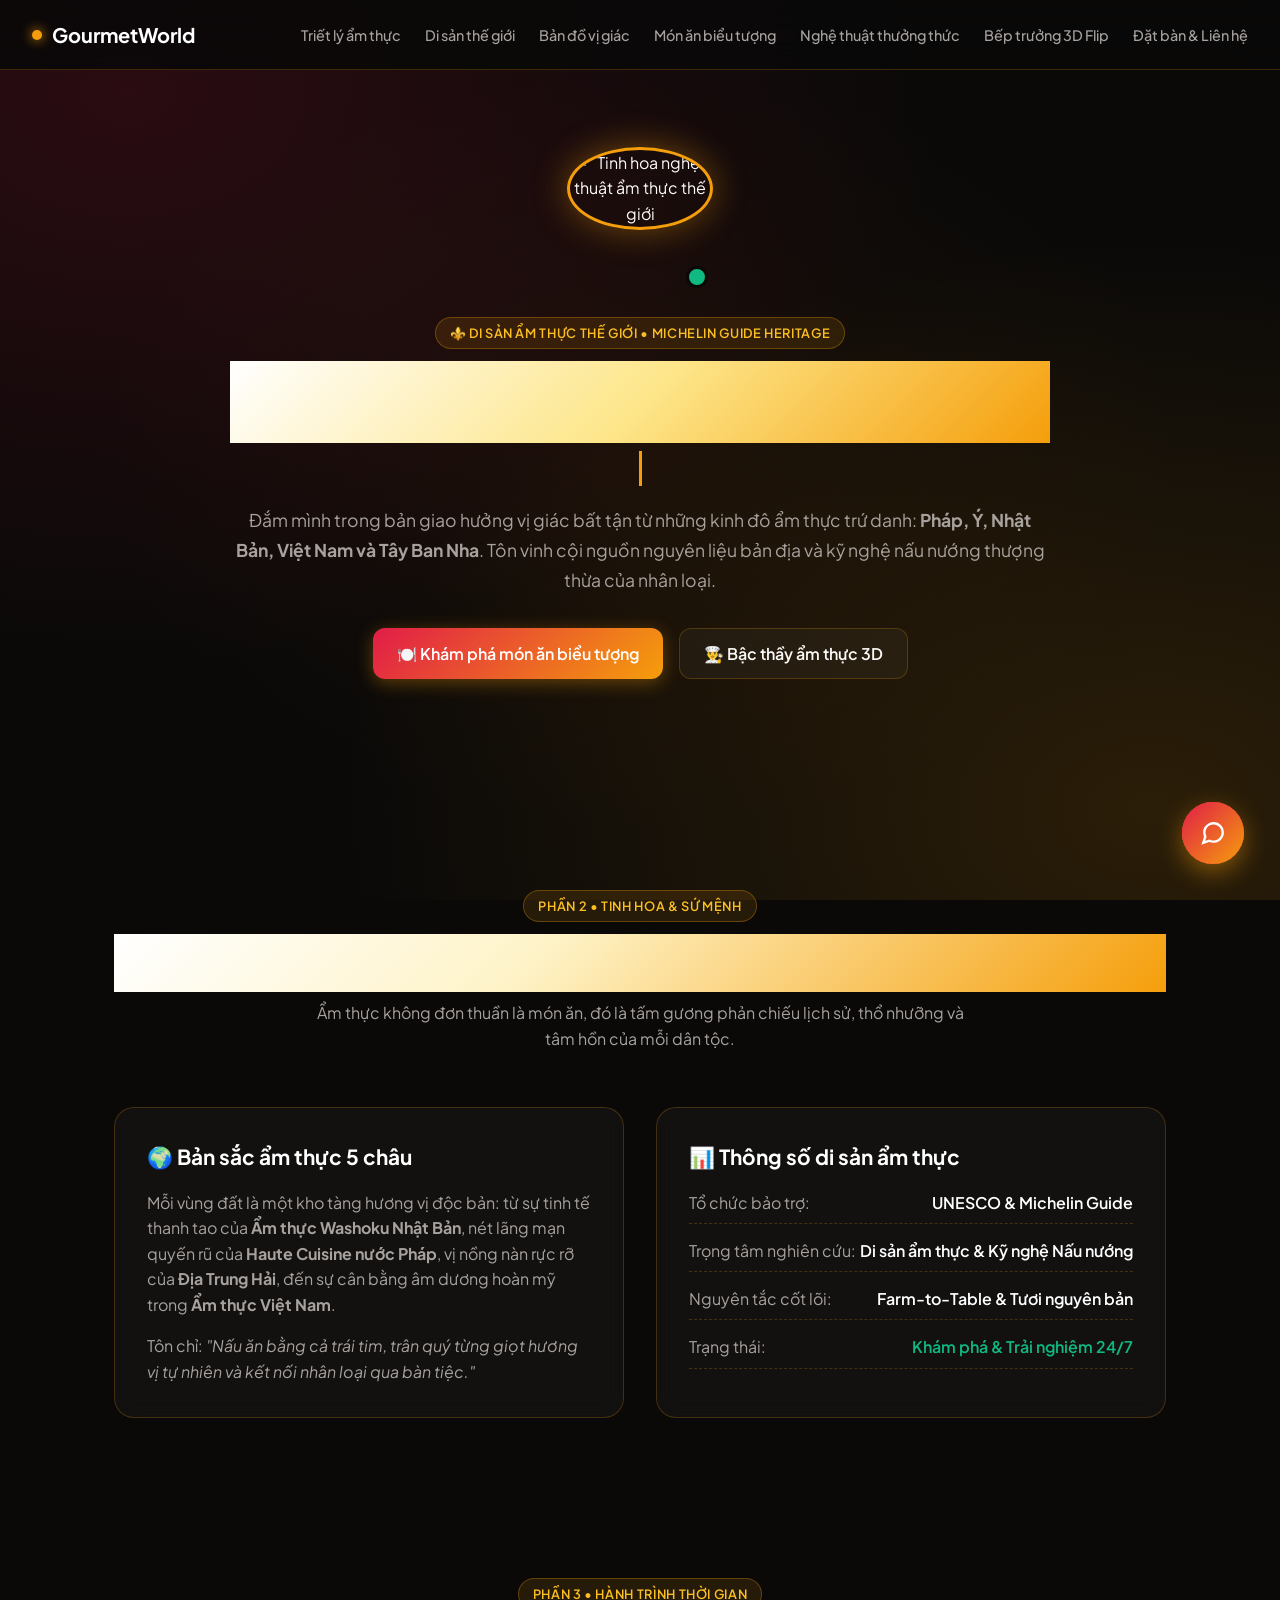
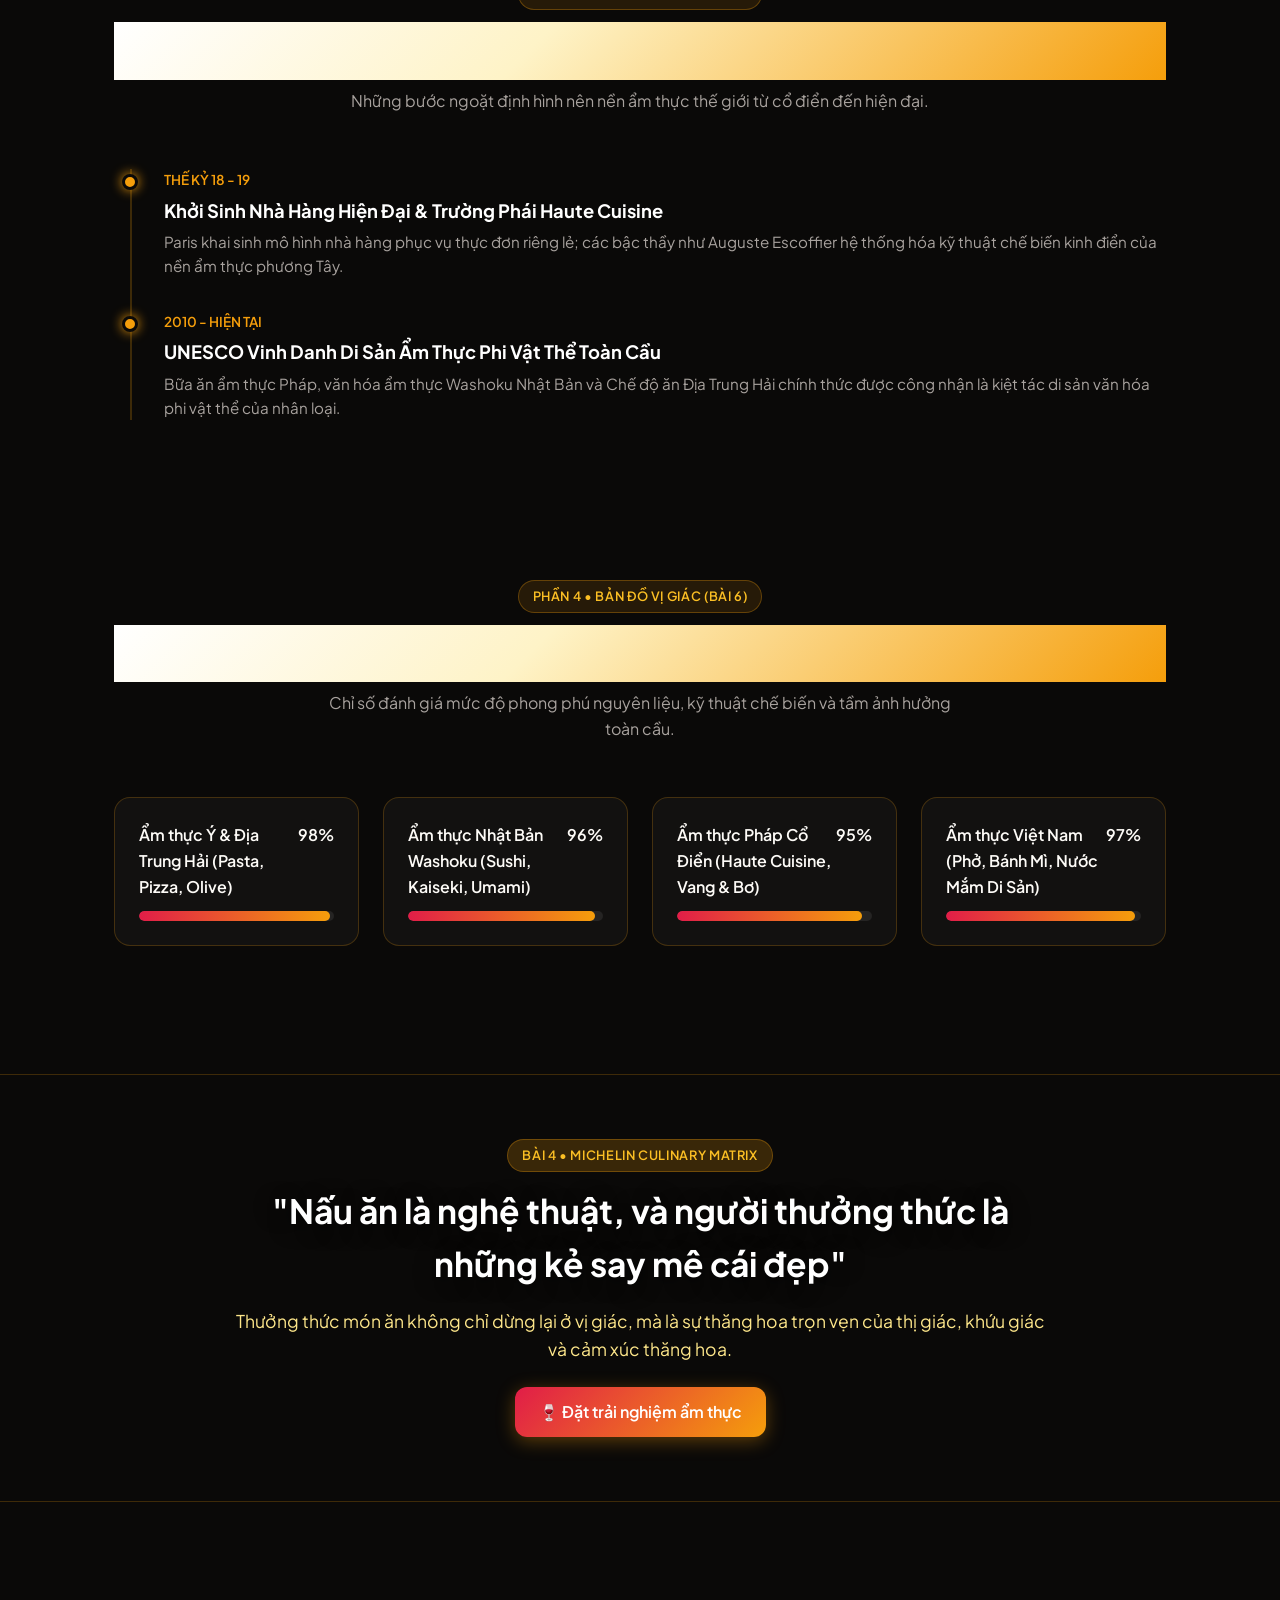
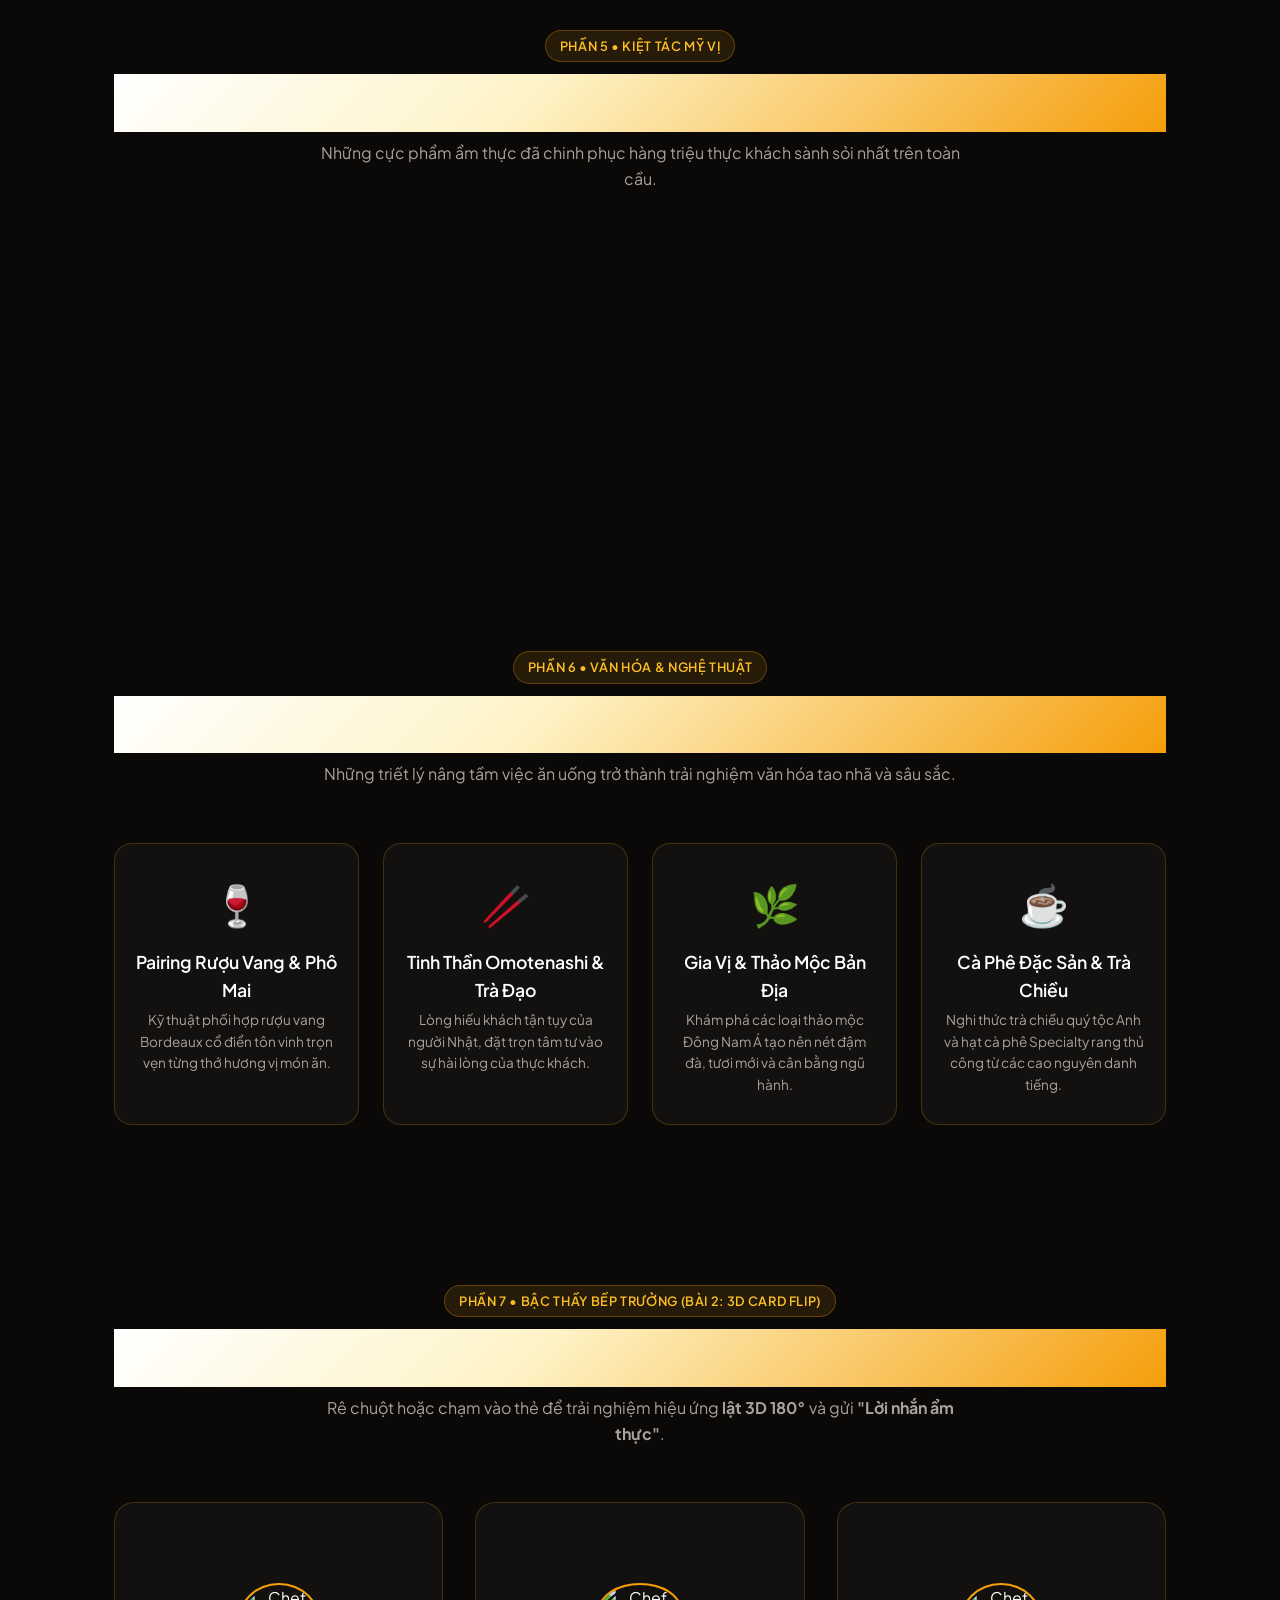
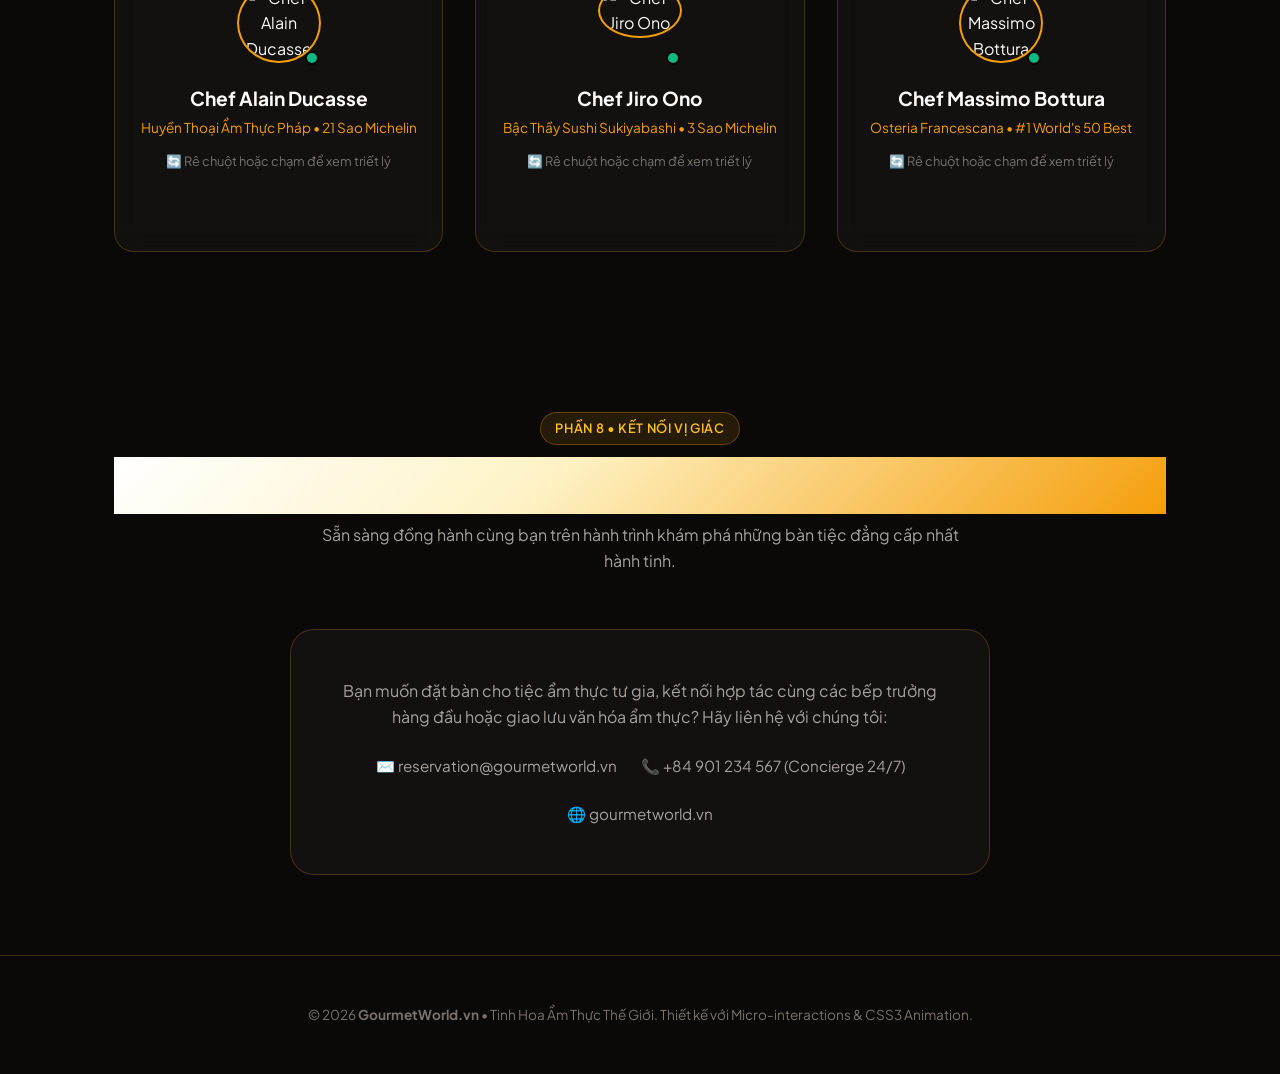
==== commit 1cc5a91d: "Cap nhat btb6" ====
--- a/index.html
+++ b/index.html
@@ -3,8 +3,11 @@
 
 <head>
   <meta charset="UTF-8">
-  <meta name="viewport" content="width=device-width, initial-scale=1.0">
-  <title>Lê Cao Duy Khang | AI Engineer & Machine Learning Specialist</title>
+  <meta name="viewport" content="width=device-width, initial-scale=1.0, viewport-fit=cover">
+  <meta name="description"
+    content="GourmetWorld - Cổng thông tin khám phá tinh hoa văn hóa ẩm thực thế giới. Trải nghiệm những món ăn trứ danh, đầu bếp Michelin huyền thoại và nghệ thuật ẩm thực 5 châu.">
+  <meta name="theme-color" content="#0a0908">
+  <title>GourmetWorld | Tinh Hoa Văn Hóa Ẩm Thực Thế Giới</title>
   <link rel="preconnect" href="https://fonts.googleapis.com">
   <link rel="preconnect" href="https://fonts.gstatic.com" crossorigin>
   <link href="https://fonts.googleapis.com/css2?family=Plus+Jakarta+Sans:wght@400;500;600;700;800&display=swap"
@@ -27,7 +30,7 @@
   <nav class="navbar">
     <a href="#hero" class="nav-brand">
       <div class="brand-dot"></div>
-      <span>DuyKhang.ai</span>
+      <span>GourmetWorld</span>
     </a>
 
     <!-- Nút Hamburger biến hình dấu X (Bài 5) -->
@@ -38,443 +41,463 @@
     </label>
 
     <ul class="nav-links">
-      <li><a href="#about">Về tôi</a></li>
-      <li><a href="#education">Nghiên cứu</a></li>
-      <li><a href="#skills">Kỹ năng AI</a></li>
-      <li><a href="#projects">Mô hình AI</a></li>
-      <li><a href="#hobbies">Khám phá</a></li>
-      <li><a href="#friends">Chuyên gia AI (3D Flip)</a></li>
-      <li><a href="#contact">Liên hệ</a></li>
+      <li><a href="#about">Triết lý ẩm thực</a></li>
+      <li><a href="#heritage">Di sản thế giới</a></li>
+      <li><a href="#ranking">Bản đồ vị giác</a></li>
+      <li><a href="#dishes">Món ăn biểu tượng</a></li>
+      <li><a href="#art">Nghệ thuật thưởng thức</a></li>
+      <li><a href="#chefs">Bếp trưởng 3D Flip</a></li>
+      <li><a href="#contact">Đặt bàn & Liên hệ</a></li>
     </ul>
   </nav>
 
   <!-- =======================================================================
-       PHẦN 1: HERO SECTION & BÀI 3: HIỆU ỨNG GÕ PHÍM AI (PURE CSS TYPING EFFECT)
+       PHẦN 1: HERO SECTION & BÀI 3: HIỆU ỨNG GÕ PHÍM (PURE CSS TYPING EFFECT)
        ======================================================================= -->
   <header class="section hero-section" id="hero" data-aos="fade-up">
     <div class="hero-content">
-      <!-- Avatar AI chuyên gia máy học -->
+      <!-- Ảnh món ăn Michelin nghệ thuật -->
       <div class="avatar-wrapper" data-aos="zoom-in" data-aos-delay="100">
-        <img src="avatar.jpg" alt="Lê Cao Duy Khang - AI Engineer & Machine Learning Specialist" class="avatar-img">
-        <div class="avatar-badge" title="AI Model Active • GPU Ready"></div>
-      </div>
-
-      <span class="badge-tag" data-aos="fade-down" data-aos-delay="150">⚡ Artificial Intelligence & Deep Learning</span>
-      <h1 class="hero-name" data-aos="fade-up" data-aos-delay="200">Lê Cao Duy Khang</h1>
+        <img src="https://images.unsplash.com/photo-1504674900247-0877df9cc836?w=400&auto=format&fit=crop&q=80"
+          alt="Tinh hoa nghệ thuật ẩm thực thế giới" class="avatar-img">
+        <div class="avatar-badge" title="Michelin Star • Haute Cuisine Heritage"></div>
+      </div>
+
+      <span class="badge-tag" data-aos="fade-down" data-aos-delay="150">⚜️ Di Sản Ẩm Thực Thế Giới • Michelin Guide
+        Heritage</span>
+      <h1 class="hero-name" data-aos="fade-up" data-aos-delay="200">Hành Trình Vị Giác 5 Châu</h1>
 
       <!-- BÀI 3: DÒNG CHỮ HIỆU ỨNG GÕ PHÍM CSS THUẦN (STEPS & KEYFRAMES) -->
       <div class="typing-wrapper" data-aos="fade-up" data-aos-delay="250">
-        <div class="typing-text">Tôi là một Kỹ Sư Trí Tuệ Nhân Tạo (AI)...</div>
+        <div class="typing-text">Khám phá tinh hoa văn hóa ẩm thực thế giới...</div>
       </div>
 
       <p class="hero-bio" data-aos="fade-up" data-aos-delay="300">
-        Chuyên sâu nghiên cứu và xây dựng các mô hình <strong>Deep Learning, Generative AI (LLMs), Computer
-          Vision</strong> và kiến trúc hệ thống <strong>MLOps</strong> tối ưu hóa thời gian thực trên GPU Clusters.
+        Đắm mình trong bản giao hưởng vị giác bất tận từ những kinh đô ẩm thực trứ danh: <strong>Pháp, Ý, Nhật Bản,
+          Việt Nam và Tây Ban Nha</strong>. Tôn vinh cội nguồn nguyên liệu bản địa và kỹ nghệ nấu nướng thượng thừa của
+        nhân loại.
       </p>
 
       <div class="hero-actions" data-aos="fade-up" data-aos-delay="350">
-        <a href="#projects" class="btn-primary">⚡ Khám phá mô hình AI</a>
-        <a href="#friends" class="btn-secondary">🤝 Kết nối chuyên gia</a>
+        <a href="#dishes" class="btn-primary">🍽️ Khám phá món ăn biểu tượng</a>
+        <a href="#chefs" class="btn-secondary">👨‍🍳 Bậc thầy ẩm thực 3D</a>
       </div>
     </div>
   </header>
 
-  <!-- =======================================================================
-       PHẦN 2: VỀ TÔI & ĐỊNH HƯỚNG TRÍ TUỆ NHÂN TẠO (ABOUT ME)
-       ======================================================================= -->
-  <section class="section" id="about" data-aos="fade-up">
-    <div class="section-header">
-      <span class="badge-tag">Phần 2 • Tầm nhìn & Sứ mệnh</span>
-      <h2 class="section-title">Về Bản Thân & Triết Lý AI</h2>
-      <p class="section-desc">Khai phá tiềm năng vô hạn của thuật toán máy học và kiến tạo giá trị nhân văn qua công
-        nghệ số.</p>
+  <!-- NỘI DUNG CHÍNH (SEMANTIC MAIN TAG CHO CHUẨN W3C) -->
+  <main id="main">
+
+    <!-- =======================================================================
+       PHẦN 2: TRIẾT LÝ ẨM THỰC & SỨ MỆNH VĂN HÓA (ABOUT GASTRONOMY)
+       ======================================================================= -->
+    <section class="section" id="about" data-aos="fade-up">
+      <div class="section-header">
+        <span class="badge-tag">Phần 2 • Tinh hoa & Sứ mệnh</span>
+        <h2 class="section-title">Triết Lý Ẩm Thực & Cội Nguồn Vị Giác</h2>
+        <p class="section-desc">Ẩm thực không đơn thuần là món ăn, đó là tấm gương phản chiếu lịch sử, thổ nhưỡng và tâm
+          hồn của mỗi dân tộc.</p>
+      </div>
+      <div class="about-grid">
+        <div class="about-card" data-aos="fade-right" data-aos-delay="100">
+          <h3>🌍 Bản sắc ẩm thực 5 châu</h3>
+          <p style="color: var(--text-muted); margin-bottom: 1rem;">
+            Mỗi vùng đất là một kho tàng hương vị độc bản: từ sự tinh tế thanh tao của <strong>Ẩm thực Washoku Nhật
+              Bản</strong>,
+            nét lãng mạn quyến rũ của <strong>Haute Cuisine nước Pháp</strong>, vị nồng nàn rực rỡ của <strong>Địa Trung
+              Hải</strong>,
+            đến sự cân bằng âm dương hoàn mỹ trong <strong>Ẩm thực Việt Nam</strong>.
+          </p>
+          <p style="color: var(--text-muted);">
+            Tôn chỉ: <em>"Nấu ăn bằng cả trái tim, trân quý từng giọt hương vị tự nhiên và kết nối nhân loại qua bàn
+              tiệc."</em>
+          </p>
+        </div>
+        <div class="about-card" data-aos="fade-left" data-aos-delay="200">
+          <h3>📊 Thông số di sản ẩm thực</h3>
+          <ul class="info-list">
+            <li><span class="info-label">Tổ chức bảo trợ:</span> <span class="info-val">UNESCO & Michelin Guide</span>
+            </li>
+            <li><span class="info-label">Trọng tâm nghiên cứu:</span> <span class="info-val">Di sản ẩm thực & Kỹ nghệ
+                Nấu nướng</span></li>
+            <li><span class="info-label">Nguyên tắc cốt lõi:</span> <span class="info-val">Farm-to-Table & Tươi nguyên
+                bản</span></li>
+            <li><span class="info-label">Trạng thái:</span> <span class="info-val" style="color: var(--success);">Khám
+                phá & Trải nghiệm 24/7</span></li>
+          </ul>
+        </div>
+      </div>
+    </section>
+
+    <!-- =======================================================================
+       PHẦN 3: DẤU MỐC LỊCH SỬ DI SẢN ẨM THỰC (TIMELINE)
+       ======================================================================= -->
+    <section class="section" id="heritage" data-aos="fade-up">
+      <div class="section-header">
+        <span class="badge-tag">Phần 3 • Hành trình thời gian</span>
+        <h2 class="section-title">Dấu Mốc Di Sản Ẩm Thực Nhân Loại</h2>
+        <p class="section-desc">Những bước ngoặt định hình nên nền ẩm thực thế giới từ cổ điển đến hiện đại.</p>
+      </div>
+      <div class="timeline">
+        <div class="timeline-item" data-aos="fade-up" data-aos-delay="100">
+          <div class="timeline-dot"></div>
+          <div class="timeline-date">THẾ KỶ 18 - 19</div>
+          <h4 class="timeline-title">Khởi Sinh Nhà Hàng Hiện Đại & Trường Phái Haute Cuisine</h4>
+          <p class="timeline-desc">Paris khai sinh mô hình nhà hàng phục vụ thực đơn riêng lẻ; các bậc thầy như Auguste
+            Escoffier hệ thống hóa kỹ thuật chế biến kinh điển của nền ẩm thực phương Tây.</p>
+        </div>
+        <div class="timeline-item" data-aos="fade-up" data-aos-delay="200">
+          <div class="timeline-dot"></div>
+          <div class="timeline-date">2010 - HIỆN TẠI</div>
+          <h4 class="timeline-title">UNESCO Vinh Danh Di Sản Ẩm Thực Phi Vật Thể Toàn Cầu</h4>
+          <p class="timeline-desc">Bữa ăn ẩm thực Pháp, văn hóa ẩm thực Washoku Nhật Bản và Chế độ ăn Địa Trung Hải
+            chính thức được công nhận là kiệt tác di sản văn hóa phi vật thể của nhân loại.</p>
+        </div>
+      </div>
+    </section>
+
+    <!-- =======================================================================
+       PHẦN 4: ĐÁNH GIÁ VĂN HÓA ẨM THỰC & BÀI 6: SKILL BAR ANIMATION
+       ======================================================================= -->
+    <section class="section" id="ranking" data-aos="fade-up">
+      <div class="section-header">
+        <span class="badge-tag">Phần 4 • Bản đồ vị giác (Bài 6)</span>
+        <h2 class="section-title">Độ Tinh Hoa Của Các Nền Ẩm Thực Hàng Đầu</h2>
+        <p class="section-desc">Chỉ số đánh giá mức độ phong phú nguyên liệu, kỹ thuật chế biến và tầm ảnh hưởng toàn
+          cầu.</p>
+      </div>
+      <div class="skills-grid">
+        <div class="skill-card" data-aos="zoom-in-up" data-aos-delay="100">
+          <div class="skill-header">
+            <span>Ẩm thực Ý & Địa Trung Hải (Pasta, Pizza, Olive)</span>
+            <span>98%</span>
+          </div>
+          <div class="skill-bar">
+            <div class="skill-progress" style="--target-width: 98%;"></div>
+          </div>
+        </div>
+        <div class="skill-card" data-aos="zoom-in-up" data-aos-delay="200">
+          <div class="skill-header">
+            <span>Ẩm thực Nhật Bản Washoku (Sushi, Kaiseki, Umami)</span>
+            <span>96%</span>
+          </div>
+          <div class="skill-bar">
+            <div class="skill-progress" style="--target-width: 96%;"></div>
+          </div>
+        </div>
+        <div class="skill-card" data-aos="zoom-in-up" data-aos-delay="300">
+          <div class="skill-header">
+            <span>Ẩm thực Pháp Cổ Điển (Haute Cuisine, Vang & Bơ)</span>
+            <span>95%</span>
+          </div>
+          <div class="skill-bar">
+            <div class="skill-progress" style="--target-width: 95%;"></div>
+          </div>
+        </div>
+        <div class="skill-card" data-aos="zoom-in-up" data-aos-delay="400">
+          <div class="skill-header">
+            <span>Ẩm thực Việt Nam (Phở, Bánh Mì, Nước Mắm Di Sản)</span>
+            <span>97%</span>
+          </div>
+          <div class="skill-bar">
+            <div class="skill-progress" style="--target-width: 97%;"></div>
+          </div>
+        </div>
+      </div>
+    </section>
+
+    <!-- =======================================================================
+       BÀI 4: PARALLAX IMAGE BANNER (AI CULINARY MATRIX THEME)
+       ======================================================================= -->
+    <div class="parallax-banner" data-aos="fade-up">
+      <div class="parallax-content">
+        <span class="badge-tag" style="background: rgba(245, 158, 11, 0.2); color: #fbbf24;">Bài 4 • Michelin Culinary
+          Matrix</span>
+        <h2 class="parallax-title">"Nấu ăn là nghệ thuật, và người thưởng thức là những kẻ say mê cái đẹp"</h2>
+        <p class="parallax-subtitle">Thưởng thức món ăn không chỉ dừng lại ở vị giác, mà là sự thăng hoa trọn vẹn của
+          thị giác, khứu giác và cảm xúc thăng hoa.</p>
+        <a href="#contact" class="btn-primary">🍷 Đặt trải nghiệm ẩm thực</a>
+      </div>
     </div>
-    <div class="about-grid">
-      <div class="about-card" data-aos="fade-right" data-aos-delay="100">
-        <h3>🧠 Định hướng nghiên cứu AI</h3>
+
+    <!-- =======================================================================
+       PHẦN 5: CÁC MÓN ĂN BIỂU TƯỢNG THẾ GIỚI (ICONIC DISHES PORTFOLIO)
+       ======================================================================= -->
+    <section class="section" id="dishes" data-aos="fade-up">
+      <div class="section-header">
+        <span class="badge-tag">Phần 5 • Kiệt tác mỹ vị</span>
+        <h2 class="section-title">Món Ăn Biểu Tượng Khắp Năm Châu</h2>
+        <p class="section-desc">Những cực phẩm ẩm thực đã chinh phục hàng triệu thực khách sành sỏi nhất trên toàn cầu.
+        </p>
+      </div>
+      <div class="projects-grid">
+        <!-- Món ăn 1 -->
+        <div class="project-card" data-aos="flip-left" data-aos-delay="100">
+          <img src="https://images.unsplash.com/photo-1579871494447-9811cf80d66c?w=500&auto=format&fit=crop&q=80"
+            alt="Sushi Edomae Nhật Bản" class="project-img">
+          <div class="project-body">
+            <div class="project-tags">
+              <span class="tag">Nhật Bản</span>
+              <span class="tag">Sushi Edomae</span>
+              <span class="tag">Wagyu A5</span>
+              <span class="tag">Vị Umami</span>
+            </div>
+            <h3 class="project-title">Sushi Edomae & Bò Wagyu A5 Thượng Hạng</h3>
+            <p class="project-desc">Đỉnh cao nghệ thuật bảo quản và chế biến hải sản tươi sống kết hợp cùng lát bò Wagyu
+              vân mỡ cẩm thạch tan chảy tức thì trên đầu lưỡi.</p>
+          </div>
+        </div>
+
+        <!-- Món ăn 2 -->
+        <div class="project-card" data-aos="flip-right" data-aos-delay="200">
+          <img src="https://images.unsplash.com/photo-1551183053-bf91a1d81141?w=500&auto=format&fit=crop&q=80"
+            alt="Pasta Truffle và Pizza Napoli" class="project-img">
+          <div class="project-body">
+            <div class="project-tags">
+              <span class="tag">Nước Ý</span>
+              <span class="tag">Truffle Đen</span>
+              <span class="tag">Pizza Napoli</span>
+              <span class="tag">Parmigiano</span>
+            </div>
+            <h3 class="project-title">Mì Ý Sốt Nấm Truffle & Pizza Củi Napoli</h3>
+            <p class="project-desc">Sự hòa quyện nồng nàn giữa hương nấm truffle quý hiếm, phô mai Parmigiano Reggiano
+              24 tháng và vỏ bánh pizza nướng lò củi chuẩn gốc Ý.</p>
+          </div>
+        </div>
+      </div>
+    </section>
+
+    <!-- =======================================================================
+       PHẦN 6: NGHỆ THUẬT & TRẢI NGHIỆM THƯỞNG THỨC (CULINARY EXPLORATIONS)
+       ======================================================================= -->
+    <section class="section" id="art" data-aos="fade-up">
+      <div class="section-header">
+        <span class="badge-tag">Phần 6 • Văn hóa & Nghệ thuật</span>
+        <h2 class="section-title">Nghệ Thuật Thưởng Thức Ẩm Thực</h2>
+        <p class="section-desc">Những triết lý nâng tầm việc ăn uống trở thành trải nghiệm văn hóa tao nhã và sâu sắc.
+        </p>
+      </div>
+      <div class="hobbies-grid">
+        <div class="hobby-card" data-aos="fade-up" data-aos-delay="100">
+          <div class="hobby-icon">🍷</div>
+          <div class="hobby-name">Pairing Rượu Vang & Phô Mai</div>
+          <div class="hobby-desc">Kỹ thuật phối hợp rượu vang Bordeaux cổ điển tôn vinh trọn vẹn từng thớ hương vị món
+            ăn.</div>
+        </div>
+        <div class="hobby-card" data-aos="fade-up" data-aos-delay="200">
+          <div class="hobby-icon">🥢</div>
+          <div class="hobby-name">Tinh Thần Omotenashi & Trà Đạo</div>
+          <div class="hobby-desc">Lòng hiếu khách tận tụy của người Nhật, đặt trọn tâm tư vào sự hài lòng của thực
+            khách.</div>
+        </div>
+        <div class="hobby-card" data-aos="fade-up" data-aos-delay="300">
+          <div class="hobby-icon">🌿</div>
+          <div class="hobby-name">Gia Vị & Thảo Mộc Bản Địa</div>
+          <div class="hobby-desc">Khám phá các loại thảo mộc Đông Nam Á tạo nên nét đậm đà, tươi mới và cân bằng ngũ
+            hành.</div>
+        </div>
+        <div class="hobby-card" data-aos="fade-up" data-aos-delay="400">
+          <div class="hobby-icon">☕</div>
+          <div class="hobby-name">Cà Phê Đặc Sản & Trà Chiều</div>
+          <div class="hobby-desc">Nghi thức trà chiều quý tộc Anh và hạt cà phê Specialty rang thủ công từ các cao
+            nguyên danh tiếng.</div>
+        </div>
+      </div>
+    </section>
+
+    <!-- =======================================================================
+       PHẦN 7: BẬC THẦY ẨM THỰC THẾ GIỚI & BÀI 2: 3D CARD FLIP EFFECT
+       ======================================================================= -->
+    <section class="section" id="chefs" data-aos="fade-up">
+      <div class="section-header">
+        <span class="badge-tag">Phần 7 • Bậc thầy bếp trưởng (Bài 2: 3D Card Flip)</span>
+        <h2 class="section-title">Những Bếp Trưởng Huyền Thoại Thế Giới</h2>
+        <p class="section-desc">Rê chuột hoặc chạm vào thẻ để trải nghiệm hiệu ứng <strong>lật 3D 180°</strong> và gửi
+          <strong>"Lời nhắn ẩm thực"</strong>.</p>
+      </div>
+
+      <div class="friends-grid">
+        <!-- Bếp trưởng 1 (3D Flip Card) -->
+        <div class="flip-card-container" data-aos="zoom-in" data-aos-delay="100">
+          <div class="flip-card-inner">
+            <!-- Mặt trước -->
+            <div class="flip-card-front">
+              <div class="friend-avatar-wrap">
+                <img src="https://images.unsplash.com/photo-1577219491135-ce391730fb2c?w=150&auto=format&fit=crop&q=80"
+                  alt="Chef Alain Ducasse" class="friend-avatar">
+                <div class="status-dot"></div>
+              </div>
+              <div class="friend-name">Chef Alain Ducasse</div>
+              <div class="friend-role">Huyền Thoại Ẩm Thực Pháp • 21 Sao Michelin</div>
+              <div class="flip-hint">🔄 Rê chuột hoặc chạm để xem triết lý</div>
+            </div>
+            <!-- Mặt sau (Lật 180 độ) -->
+            <div class="flip-card-back">
+              <div class="flip-back-title">Chef Alain Ducasse</div>
+              <div class="friend-quote">"Ẩm thực đỉnh cao là sự tôn trọng tuyệt đối với thiên nhiên và sản vật nguyên
+                bản của từng vùng đất."</div>
+              <button class="btn-open-msg" data-name="Chef Alain Ducasse"
+                data-role="Huyền Thoại Ẩm Thực Pháp • 21 Sao Michelin"
+                data-avatar="https://images.unsplash.com/photo-1577219491135-ce391730fb2c?w=150&auto=format&fit=crop&q=80"
+                type="button">
+                💬 Gửi lời nhắn ẩm thực
+              </button>
+            </div>
+          </div>
+        </div>
+
+        <!-- Bếp trưởng 2 (3D Flip Card) -->
+        <div class="flip-card-container" data-aos="zoom-in" data-aos-delay="200">
+          <div class="flip-card-inner">
+            <!-- Mặt trước -->
+            <div class="flip-card-front">
+              <div class="friend-avatar-wrap">
+                <img src="https://images.unsplash.com/photo-1583394293214-28ded15ee548?w=150&auto=format&fit=crop&q=80"
+                  alt="Chef Jiro Ono" class="friend-avatar">
+                <div class="status-dot"></div>
+              </div>
+              <div class="friend-name">Chef Jiro Ono</div>
+              <div class="friend-role">Bậc Thầy Sushi Sukiyabashi • 3 Sao Michelin</div>
+              <div class="flip-hint">🔄 Rê chuột hoặc chạm để xem triết lý</div>
+            </div>
+            <!-- Mặt sau -->
+            <div class="flip-card-back">
+              <div class="flip-back-title">Chef Jiro Ono</div>
+              <div class="friend-quote">"Không bao giờ được phép hài lòng với công việc của mình. Phải luôn nỗ lực mỗi
+                ngày để vươn tới sự hoàn mỹ."</div>
+              <button class="btn-open-msg" data-name="Chef Jiro Ono"
+                data-role="Bậc Thầy Sushi Sukiyabashi • 3 Sao Michelin"
+                data-avatar="https://images.unsplash.com/photo-1583394293214-28ded15ee548?w=150&auto=format&fit=crop&q=80"
+                type="button">
+                💬 Gửi lời nhắn ẩm thực
+              </button>
+            </div>
+          </div>
+        </div>
+
+        <!-- Bếp trưởng 3 (3D Flip Card) -->
+        <div class="flip-card-container" data-aos="zoom-in" data-aos-delay="300">
+          <div class="flip-card-inner">
+            <!-- Mặt trước -->
+            <div class="flip-card-front">
+              <div class="friend-avatar-wrap">
+                <img src="https://images.unsplash.com/photo-1607631568010-a87245c0daf8?w=150&auto=format&fit=crop&q=80"
+                  alt="Chef Massimo Bottura" class="friend-avatar">
+                <div class="status-dot"></div>
+              </div>
+              <div class="friend-name">Chef Massimo Bottura</div>
+              <div class="friend-role">Osteria Francescana • #1 World's 50 Best</div>
+              <div class="flip-hint">🔄 Rê chuột hoặc chạm để xem triết lý</div>
+            </div>
+            <!-- Mặt sau -->
+            <div class="flip-card-back">
+              <div class="flip-back-title">Chef Massimo Bottura</div>
+              <div class="friend-quote">"Hãy nhìn lại truyền thống từ một khoảng cách đủ xa để kiến tạo nên tương lai
+                rực rỡ của ẩm thực đương đại."</div>
+              <button class="btn-open-msg" data-name="Chef Massimo Bottura"
+                data-role="Osteria Francescana • #1 World's 50 Best"
+                data-avatar="https://images.unsplash.com/photo-1607631568010-a87245c0daf8?w=150&auto=format&fit=crop&q=80"
+                type="button">
+                💬 Gửi lời nhắn ẩm thực
+              </button>
+            </div>
+          </div>
+        </div>
+      </div>
+    </section>
+
+    <!-- =======================================================================
+       MODAL / POPUP GỬI LỜI NHẮN & ĐẶT TRẢI NGHIỆM ẨM THỰC
+       ======================================================================= -->
+    <div class="modal-overlay" id="messageModal">
+      <div class="modal-box">
+        <button class="modal-close-btn" id="modalCloseBtn" type="button">&times;</button>
+
+        <div class="modal-header">
+          <img src="https://images.unsplash.com/photo-1577219491135-ce391730fb2c?w=150&auto=format&fit=crop&q=80"
+            alt="Avatar người nhận" class="modal-receiver-avatar" id="modalAvatar">
+          <div class="modal-receiver-info">
+            <h4 id="modalReceiverName">Tên Bếp Trưởng</h4>
+            <p id="modalReceiverRole">● Sẵn sàng tư vấn thực đơn</p>
+          </div>
+        </div>
+
+        <form id="msgForm">
+          <div class="form-group">
+            <label class="form-label" for="senderName">Họ và tên của bạn / Thực khách:</label>
+            <input type="text" id="senderName" class="form-input" value="Lê Cao Duy Khang" required>
+          </div>
+
+          <div class="form-group">
+            <label class="form-label" for="msgContent">Lời nhắn ẩm thực / Yêu cầu thực đơn đặc biệt:</label>
+            <textarea id="msgContent" class="form-textarea"
+              placeholder="Nhập nội dung chia sẻ về cảm xúc ẩm thực hoặc đề xuất thực đơn giao lưu..."
+              required></textarea>
+          </div>
+
+          <!-- NÚT BẤM CẢM XÚC GỬI TIN NHẮN (CUBIC-BEZIER & ACTIVE SCALE) -->
+          <button class="btn-send" id="btnSendMsg" type="submit">
+            <span id="btnText">Gửi lời nhắn ẩm thực</span>
+            <div class="modal-spinner" id="modalSpinner"></div>
+            <svg id="btnIcon" viewBox="0 0 24 24">
+              <path d="M22 2L11 13"></path>
+              <path d="M22 2l-7 20-4-9-9-4 20-7z"></path>
+            </svg>
+          </button>
+
+          <div class="modal-status-text" id="modalStatusText"></div>
+        </form>
+      </div>
+    </div>
+
+    <!-- =======================================================================
+       PHẦN 8: LIÊN HỆ & ĐẶT BÀN TRẢI NGHIỆM (GASTRONOMY CONTACT & FOOTER)
+       ======================================================================= -->
+    <section class="section" id="contact" data-aos="fade-up">
+      <div class="section-header">
+        <span class="badge-tag">Phần 8 • Kết nối vị giác</span>
+        <h2 class="section-title">Đặt Trải Nghiệm Ẩm Thực & Giao Lưu</h2>
+        <p class="section-desc">Sẵn sàng đồng hành cùng bạn trên hành trình khám phá những bàn tiệc đẳng cấp nhất hành
+          tinh.</p>
+      </div>
+      <div class="contact-box" data-aos="zoom-in" data-aos-delay="100">
         <p style="color: var(--text-muted); margin-bottom: 1rem;">
-          Tôi đam mê giải quyết các bài toán phức tạp trong thế giới thực thông qua <strong>Mạng Nơ-ron Nhân tạo (Neural
-            Networks)</strong>, <strong>Xử lý ngôn ngữ tự nhiên (NLP)</strong> và <strong>Thị giác máy tính (Computer
-            Vision)</strong>.
+          Bạn muốn đặt bàn cho tiệc ẩm thực tư gia, kết nối hợp tác cùng các bếp trưởng hàng đầu hoặc giao lưu văn hóa
+          ẩm thực? Hãy liên hệ với chúng tôi:
         </p>
-        <p style="color: var(--text-muted);">
-          Triết lý: <em>"Phát triển Trí tuệ Nhân tạo có đạo đức, minh bạch (Explainable AI) và lấy con người làm trung
-            tâm."</em>
-        </p>
-      </div>
-      <div class="about-card" data-aos="fade-left" data-aos-delay="200">
-        <h3>📊 Hồ sơ chuyên môn AI</h3>
-        <ul class="info-list">
-          <li><span class="info-label">Họ và tên:</span> <span class="info-val">Lê Cao Duy Khang</span></li>
-          <li><span class="info-label">Chuyên môn chính:</span> <span class="info-val">AI Engineer & Data
-              Scientist</span></li>
-          <li><span class="info-label">Lĩnh vực trọng tâm:</span> <span class="info-val">Generative AI, LLMs &
-              Vision</span></li>
-          <li><span class="info-label">Trạng thái:</span> <span class="info-val" style="color: var(--success);">Đang
-              nghiên cứu & Nhận dự án</span></li>
-        </ul>
-      </div>
-    </div>
-  </section>
-
-  <!-- =======================================================================
-       PHẦN 3: HỌC VẤN & NGHIÊN CỨU KHOA HỌC (EDUCATION & AI RESEARCH)
-       ======================================================================= -->
-  <section class="section" id="education" data-aos="fade-up">
-    <div class="section-header">
-      <span class="badge-tag">Phần 3 • Hành trình nghiên cứu</span>
-      <h2 class="section-title">Học Vấn & Dấu Mốc Nghiên Cứu</h2>
-      <p class="section-desc">Quá trình đào tạo chuyên sâu về Khoa học Máy tính và Trí tuệ Nhân tạo ứng dụng.</p>
-    </div>
-    <div class="timeline">
-      <div class="timeline-item" data-aos="fade-up" data-aos-delay="100">
-        <div class="timeline-dot"></div>
-        <div class="timeline-date">2023 - HIỆN TẠI</div>
-        <h4 class="timeline-title">Cử nhân Trí Tuệ Nhân Tạo & Khoa Học Dữ Liệu</h4>
-        <p class="timeline-desc">Nghiên cứu kiến trúc Transformer, Mạng nơ-ron tích chập (CNN), Học tăng cường
-          (Reinforcement Learning) và Đại số tuyến tính tối ưu hóa mô hình AI.</p>
-      </div>
-      <div class="timeline-item" data-aos="fade-up" data-aos-delay="200">
-        <div class="timeline-dot"></div>
-        <div class="timeline-date">2024 - 2025</div>
-        <h4 class="timeline-title">Chứng chỉ Chuyên sâu Deep Learning & MLOps Pipeline</h4>
-        <p class="timeline-desc">Hoàn thành các dự án thực chiến về Fine-tuning Large Language Models (LLaMA, GPT), Huấn
-          luyện mô hình phân tán trên GPU Clusters và Triển khai MLOps trên Cloud.</p>
-      </div>
-    </div>
-  </section>
-
-  <!-- =======================================================================
-       PHẦN 4: KỸ NĂNG CHUYÊN SÂU AI & BÀI 6: SKILL BAR ANIMATION
-       ======================================================================= -->
-  <section class="section" id="skills" data-aos="fade-up">
-    <div class="section-header">
-      <span class="badge-tag">Phần 4 • Năng lực kỹ thuật (Bài 6)</span>
-      <h2 class="section-title">Kỹ Năng AI & Công Nghệ Cốt Lõi</h2>
-      <p class="section-desc">Bộ công cụ frameworks và ngôn ngữ thuật toán tôi sử dụng trong nghiên cứu & phát triển AI.
-      </p>
-    </div>
-    <div class="skills-grid">
-      <div class="skill-card" data-aos="zoom-in-up" data-aos-delay="100">
-        <div class="skill-header">
-          <span>Python / PyTorch & TensorFlow</span>
-          <span>95%</span>
-        </div>
-        <div class="skill-bar">
-          <div class="skill-progress" style="--target-width: 95%;"></div>
-        </div>
-      </div>
-      <div class="skill-card" data-aos="zoom-in-up" data-aos-delay="200">
-        <div class="skill-header">
-          <span>Large Language Models & GenAI / Prompt Engineering</span>
-          <span>92%</span>
-        </div>
-        <div class="skill-bar">
-          <div class="skill-progress" style="--target-width: 92%;"></div>
-        </div>
-      </div>
-      <div class="skill-card" data-aos="zoom-in-up" data-aos-delay="300">
-        <div class="skill-header">
-          <span>Computer Vision (OpenCV, YOLO, CNNs)</span>
-          <span>88%</span>
-        </div>
-        <div class="skill-bar">
-          <div class="skill-progress" style="--target-width: 88%;"></div>
-        </div>
-      </div>
-      <div class="skill-card" data-aos="zoom-in-up" data-aos-delay="400">
-        <div class="skill-header">
-          <span>MLOps & Deployment (FastAPI, Docker, TensorRT)</span>
-          <span>85%</span>
-        </div>
-        <div class="skill-bar">
-          <div class="skill-progress" style="--target-width: 85%;"></div>
-        </div>
-      </div>
-    </div>
-  </section>
-
-  <!-- =======================================================================
-       BÀI 4: PARALLAX IMAGE BANNER (AI NEURAL NETWORK THEME)
-       ======================================================================= -->
-  <div class="parallax-banner" data-aos="fade-up">
-    <div class="parallax-content">
-      <span class="badge-tag" style="background: rgba(6, 182, 212, 0.2); color: #67e8f9;">Bài 4 • AI Parallax
-        Matrix</span>
-      <h2 class="parallax-title">"Kiến tạo tương lai với Trí Tuệ Nhân Tạo thế hệ mới"</h2>
-      <p class="parallax-subtitle">Kết hợp toán học, dữ liệu lớn và thuật toán Deep Learning để mở ra những đột phá công
-        nghệ.</p>
-      <a href="#contact" class="btn-primary">🚀 Bắt đầu hợp tác nghiên cứu</a>
-    </div>
-  </div>
-
-  <!-- =======================================================================
-       PHẦN 5: DỰ ÁN AI TIÊU BIỂU (AI PROJECTS PORTFOLIO)
-       ======================================================================= -->
-  <section class="section" id="projects" data-aos="fade-up">
-    <div class="section-header">
-      <span class="badge-tag">Phần 5 • Sản phẩm & Mô hình AI</span>
-      <h2 class="section-title">Dự Án Trí Tuệ Nhân Tạo Tiêu Biểu</h2>
-      <p class="section-desc">Các mô hình AI thực tế đã được huấn luyện, tối ưu và ứng dụng trong sản xuất.</p>
-    </div>
-    <div class="projects-grid">
-      <!-- Dự án AI 1 -->
-      <div class="project-card" data-aos="flip-left" data-aos-delay="100">
-        <img src="https://images.unsplash.com/photo-1555255707-c07966088b7b?w=500&auto=format&fit=crop&q=80"
-          alt="Computer Vision AI" class="project-img">
-        <div class="project-body">
-          <div class="project-tags">
-            <span class="tag">YOLOv8</span>
-            <span class="tag">PyTorch</span>
-            <span class="tag">OpenCV</span>
-            <span class="tag">TensorRT</span>
-          </div>
-          <h3 class="project-title">Hệ Thống Thị Giác AI Nhận Diện Thời Gian Thực</h3>
-          <p class="project-desc">Mô hình thị giác máy tính nhận diện và phân loại đa đối tượng với tốc độ 60 FPS trên
-            Edge Device, độ chính xác mAP@0.5 đạt 94.2%.</p>
-        </div>
-      </div>
-
-      <!-- Dự án AI 2 -->
-      <div class="project-card" data-aos="flip-right" data-aos-delay="200">
-        <img src="https://images.unsplash.com/photo-1618005182384-a83a8bd57fbe?w=500&auto=format&fit=crop&q=80"
-          alt="Generative AI LLM" class="project-img">
-        <div class="project-body">
-          <div class="project-tags">
-            <span class="tag">Generative AI</span>
-            <span class="tag">LLMs (LLaMA-3)</span>
-            <span class="tag">LangChain</span>
-            <span class="tag">RAG</span>
-          </div>
-          <h3 class="project-title">Trợ Lý Đa Tác Vụ GenAI & Phân Tích Dữ Liệu RAG</h3>
-          <p class="project-desc">Hệ thống hỏi đáp thông minh tích hợp Retrieval-Augmented Generation (RAG) giúp truy
-            xuất tài liệu chuyên ngành với độ chuẩn xác cao.</p>
-        </div>
-      </div>
-    </div>
-  </section>
-
-  <!-- =======================================================================
-       PHẦN 6: SỞ THÍCH & ĐAM MÊ KHÁM PHÁ AI (AI EXPLORATIONS)
-       ======================================================================= -->
-  <section class="section" id="hobbies" data-aos="fade-up">
-    <div class="section-header">
-      <span class="badge-tag">Phần 6 • Đam mê & Khám phá</span>
-      <h2 class="section-title">Sở Thích & Hướng Nghiên Cứu Mở Rộng</h2>
-      <p class="section-desc">Những hoạt động giúp tôi liên tục cập nhật công nghệ và nuôi dưỡng cảm hứng sáng tạo.</p>
-    </div>
-    <div class="hobbies-grid">
-      <div class="hobby-card" data-aos="fade-up" data-aos-delay="100">
-        <div class="hobby-icon">📄</div>
-        <div class="hobby-name">Đọc Báo Cáo Khoa Học (arXiv)</div>
-        <div class="hobby-desc">Liên tục theo dõi các nghiên cứu mới nhất về Diffusion Models và Transformer
-          Architectures.</div>
-      </div>
-      <div class="hobby-card" data-aos="fade-up" data-aos-delay="200">
-        <div class="hobby-icon">🤖</div>
-        <div class="hobby-name">Robot Tự Hành & Edge AI</div>
-        <div class="hobby-desc">Lập trình thị giác nhúng cho xe tự hành mini và thiết bị IoT thông minh.</div>
-      </div>
-      <div class="hobby-card" data-aos="fade-up" data-aos-delay="300">
-        <div class="hobby-icon">🎮</div>
-        <div class="hobby-name">Game AI & Q-Learning</div>
-        <div class="hobby-desc">Thử nghiệm các thuật toán học tăng cường (Reinforcement Learning) tự chơi game.</div>
-      </div>
-      <div class="hobby-card" data-aos="fade-up" data-aos-delay="400">
-        <div class="hobby-icon">☕</div>
-        <div class="hobby-name">Cà Phê & Data Storytelling</div>
-        <div class="hobby-desc">Trực quan hóa dữ liệu và diễn giải các phân tích toán học một cách trực quan, dễ hiểu.
-        </div>
-      </div>
-    </div>
-  </section>
-
-  <!-- =======================================================================
-       PHẦN 7: MẠNG LƯỚI CHUYÊN GIA AI & BÀI 2: 3D CARD FLIP EFFECT
-       ======================================================================= -->
-  <section class="section" id="friends" data-aos="fade-up">
-    <div class="section-header">
-      <span class="badge-tag">Phần 7 • Mạng lưới nghiên cứu (Bài 2: 3D Card Flip)</span>
-      <h2 class="section-title">Chuyên Gia & Đồng Nghiệp AI</h2>
-      <p class="section-desc">Rê chuột vào thẻ để trải nghiệm hiệu ứng <strong>lật 3D 180°</strong> và bấm <strong>"Gửi
-          tin nhắn"</strong> trao đổi chuyên môn.</p>
-    </div>
-
-    <div class="friends-grid">
-      <!-- Chuyên gia 1 (3D Flip Card) -->
-      <div class="flip-card-container" data-aos="zoom-in" data-aos-delay="100">
-        <div class="flip-card-inner">
-          <!-- Mặt trước -->
-          <div class="flip-card-front">
-            <div class="friend-avatar-wrap">
-              <img src="https://images.unsplash.com/photo-1494790108377-be9c29b29330?w=150&auto=format&fit=crop&q=80"
-                alt="TS. Trần Mai Linh" class="friend-avatar">
-              <div class="status-dot"></div>
-            </div>
-            <div class="friend-name">TS. Trần Mai Linh</div>
-            <div class="friend-role">NLP Research Scientist</div>
-            <div class="flip-hint">🔄 Rê chuột để xem thông tin</div>
-          </div>
-          <!-- Mặt sau (Lật 180 độ) -->
-          <div class="flip-card-back">
-            <div class="flip-back-title">TS. Trần Mai Linh</div>
-            <div class="friend-quote">"Nghiên cứu các mô hình ngôn ngữ lớn (LLMs) hiểu tiếng Việt sâu sắc và tự nhiên."
-            </div>
-            <button class="btn-open-msg" data-name="TS. Trần Mai Linh" data-role="NLP Research Scientist"
-              data-avatar="https://images.unsplash.com/photo-1494790108377-be9c29b29330?w=150&auto=format&fit=crop&q=80"
-              type="button">
-              💬 Gửi tin nhắn trao đổi
-            </button>
-          </div>
-        </div>
-      </div>
-
-      <!-- Chuyên gia 2 (3D Flip Card) -->
-      <div class="flip-card-container" data-aos="zoom-in" data-aos-delay="200">
-        <div class="flip-card-inner">
-          <!-- Mặt trước -->
-          <div class="flip-card-front">
-            <div class="friend-avatar-wrap">
-              <img src="https://images.unsplash.com/photo-1507003211169-0a1dd7228f2d?w=150&auto=format&fit=crop&q=80"
-                alt="Nguyễn Minh Quân" class="friend-avatar">
-              <div class="status-dot"></div>
-            </div>
-            <div class="friend-name">Nguyễn Minh Quân</div>
-            <div class="friend-role">MLOps & Cloud Engineer</div>
-            <div class="flip-hint">🔄 Rê chuột để xem thông tin</div>
-          </div>
-          <!-- Mặt sau -->
-          <div class="flip-card-back">
-            <div class="flip-back-title">Nguyễn Minh Quân</div>
-            <div class="friend-quote">"Tối ưu hóa pipeline huấn luyện phân tán và giám sát mô hình AI trong sản xuất."
-            </div>
-            <button class="btn-open-msg" data-name="Nguyễn Minh Quân" data-role="MLOps & Cloud Engineer"
-              data-avatar="https://images.unsplash.com/photo-1507003211169-0a1dd7228f2d?w=150&auto=format&fit=crop&q=80"
-              type="button">
-              💬 Gửi tin nhắn trao đổi
-            </button>
-          </div>
-        </div>
-      </div>
-
-      <!-- Chuyên gia 3 (3D Flip Card) -->
-      <div class="flip-card-container" data-aos="zoom-in" data-aos-delay="300">
-        <div class="flip-card-inner">
-          <!-- Mặt trước -->
-          <div class="flip-card-front">
-            <div class="friend-avatar-wrap">
-              <img src="https://images.unsplash.com/photo-1517841905240-472988babdf9?w=150&auto=format&fit=crop&q=80"
-                alt="Phạm Thu Hà" class="friend-avatar">
-              <div class="status-dot"></div>
-            </div>
-            <div class="friend-name">Phạm Thu Hà</div>
-            <div class="friend-role">AI Product Lead</div>
-            <div class="flip-hint">🔄 Rê chuột để xem thông tin</div>
-          </div>
-          <!-- Mặt sau -->
-          <div class="flip-card-back">
-            <div class="flip-back-title">Phạm Thu Hà</div>
-            <div class="friend-quote">"Thương mại hóa giải pháp Trí Tuệ Nhân Tạo giải quyết bài toán vận hành doanh
-              nghiệp."</div>
-            <button class="btn-open-msg" data-name="Phạm Thu Hà" data-role="AI Product Lead"
-              data-avatar="https://images.unsplash.com/photo-1517841905240-472988babdf9?w=150&auto=format&fit=crop&q=80"
-              type="button">
-              💬 Gửi tin nhắn trao đổi
-            </button>
-          </div>
-        </div>
-      </div>
-    </div>
-  </section>
-
-  <!-- =======================================================================
-       MODAL / POPUP GỬI TIN NHẮN (HIỆN RA KHI BẤM NHẮN TIN)
-       ======================================================================= -->
-  <div class="modal-overlay" id="messageModal">
-    <div class="modal-box">
-      <button class="modal-close-btn" id="modalCloseBtn" type="button">&times;</button>
-
-      <div class="modal-header">
-        <img src="" alt="Avatar người nhận" class="modal-receiver-avatar" id="modalAvatar">
-        <div class="modal-receiver-info">
-          <h4 id="modalReceiverName">Tên Người Nhận</h4>
-          <p id="modalReceiverRole">● Đang trực tuyến</p>
-        </div>
-      </div>
-
-      <form id="msgForm">
-        <div class="form-group">
-          <label class="form-label" for="senderName">Họ và tên của bạn:</label>
-          <input type="text" id="senderName" class="form-input" value="Lê Cao Duy Khang" required>
-        </div>
-
-        <div class="form-group">
-          <label class="form-label" for="msgContent">Nội dung tin nhắn / Đề xuất nghiên cứu:</label>
-          <textarea id="msgContent" class="form-textarea"
-            placeholder="Nhập nội dung thảo luận về mô hình AI hoặc ý tưởng hợp tác..." required></textarea>
-        </div>
-
-        <!-- NÚT BẤM CẢM XÚC GỬI TIN NHẮN (CUBIC-BEZIER & ACTIVE SCALE) -->
-        <button class="btn-send" id="btnSendMsg" type="submit">
-          <span id="btnText">Gửi tin nhắn</span>
-          <div class="modal-spinner" id="modalSpinner"></div>
-          <svg id="btnIcon" viewBox="0 0 24 24">
-            <path d="M22 2L11 13"></path>
-            <path d="M22 2l-7 20-4-9-9-4 20-7z"></path>
-          </svg>
-        </button>
-
-        <div class="modal-status-text" id="modalStatusText"></div>
-      </form>
-    </div>
-  </div>
-
-  <!-- =======================================================================
-       PHẦN 8: LIÊN HỆ & CHÂN TRANG (AI CONTACT & FOOTER)
-       ======================================================================= -->
-  <section class="section" id="contact" data-aos="fade-up">
-    <div class="section-header">
-      <span class="badge-tag">Phần 8 • Kết nối nghiên cứu</span>
-      <h2 class="section-title">Liên Hệ & Hợp Tác AI</h2>
-      <p class="section-desc">Sẵn sàng trao đổi về các dự án Học Máy, Tích hợp Generative AI và Nghiên cứu Khoa học.</p>
-    </div>
-    <div class="contact-box" data-aos="zoom-in" data-aos-delay="100">
-      <p style="color: var(--text-muted); margin-bottom: 1rem;">
-        Bạn có nhu cầu tư vấn giải pháp AI hoặc muốn cộng tác nghiên cứu học thuật? Hãy gửi tin nhắn qua mục
-        <strong>Chuyên gia AI</strong> hoặc liên hệ trực tiếp:
-      </p>
-      <div class="contact-links">
-        <a href="mailto:duykhang.ai@example.com" class="contact-item">
-          ✉️ duykhang.ai@example.com
-        </a>
-        <a href="tel:+84901234567" class="contact-item">
-          📞 +84 901 234 567
-        </a>
-        <a href="#hero" class="contact-item">
-          🌐 duykhang-ai.vn
-        </a>
-      </div>
-    </div>
-  </section>
+        <div class="contact-links">
+          <a href="mailto:reservation@gourmetworld.vn" class="contact-item">
+            ✉️ reservation@gourmetworld.vn
+          </a>
+          <a href="tel:+84901234567" class="contact-item">
+            📞 +84 901 234 567 (Concierge 24/7)
+          </a>
+          <a href="#hero" class="contact-item">
+            🌐 gourmetworld.vn
+          </a>
+        </div>
+      </div>
+    </section>
+  </main>
 
   <!-- =======================================================================
        BÀI 1: FLOATING ACTION BUTTON (FAB) VỚI HIỆU ỨNG PHẬP PHỒNG (PULSE RADAR)
        ======================================================================= -->
-  <div class="fab-container" title="Liên hệ nhanh">
-    <a href="#contact" class="fab-btn" aria-label="Nút Liên hệ nhanh">
+  <div class="fab-container" title="Đặt bàn ẩm thực nhanh">
+    <a href="#contact" class="fab-btn" aria-label="Nút Đặt bàn nhanh">
       <svg viewBox="0 0 24 24">
         <path
           d="M21 11.5a8.38 8.38 0 0 1-.9 3.8 8.5 8.5 0 0 1-7.6 4.7 8.38 8.38 0 0 1-3.8-.9L3 21l1.9-5.7a8.38 8.38 0 0 1-.9-3.8 8.5 8.5 0 0 1 4.7-7.6 8.38 8.38 0 0 1 3.8-.9h.5a8.48 8.48 0 0 1 8 8v.5z">
         </path>
       </svg>
     </a>
-    <span class="fab-tooltip">Liên hệ nhanh 💬</span>
+    <span class="fab-tooltip">Đặt bàn nhanh 🍷</span>
   </div>
 
   <!-- CHÂN TRANG -->
   <footer class="footer">
-    <p>© 2026 <strong>Lê Cao Duy Khang</strong> • AI Engineer & Machine Learning Specialist. Thiết kế với
-      Micro-interactions & CSS Animation.
+    <p>© 2026 <strong>GourmetWorld.vn</strong> • Tinh Hoa Ẩm Thực Thế Giới. Thiết kế với
+      Micro-interactions & CSS3 Animation.
     </p>
   </footer>
 
@@ -503,7 +526,7 @@
     const modalSpinner = document.getElementById('modalSpinner');
     const modalStatusText = document.getElementById('modalStatusText');
 
-    // Mở modal khi bấm "Gửi tin nhắn" ở thẻ bạn bè / chuyên gia AI
+    // Mở modal khi bấm "Gửi lời nhắn ẩm thực"
     const openMsgButtons = document.querySelectorAll('.btn-open-msg');
     openMsgButtons.forEach(btn => {
       btn.addEventListener('click', () => {
@@ -512,7 +535,7 @@
         const avatar = btn.getAttribute('data-avatar');
 
         modalReceiverName.textContent = name;
-        modalReceiverRole.textContent = `● ${role} (Đang trực tuyến)`;
+        modalReceiverRole.textContent = `● ${role}`;
         modalAvatar.src = avatar;
         modalStatusText.textContent = '';
         msgForm.reset();
@@ -538,21 +561,21 @@
     msgForm.addEventListener('submit', (e) => {
       e.preventDefault();
 
-      btnText.textContent = 'Đang gửi...';
+      btnText.textContent = 'Đang chuyển lời nhắn...';
       btnIcon.style.display = 'none';
       modalSpinner.style.display = 'inline-block';
       btnSendMsg.disabled = true;
-      modalStatusText.style.color = '#67e8f9';
-      modalStatusText.textContent = 'Đang kết nối hệ thống và chuyển phát tin nhắn...';
+      modalStatusText.style.color = '#fbbf24';
+      modalStatusText.textContent = 'Đang kết nối thư ký ẩm thực của bếp trưởng...';
 
       setTimeout(() => {
         btnText.textContent = 'Đã gửi thành công!';
         modalSpinner.style.display = 'none';
         modalStatusText.style.color = '#34d399';
-        modalStatusText.textContent = `✅ Tin nhắn đã được gửi tới ${modalReceiverName.textContent}!`;
+        modalStatusText.textContent = `✅ Lời nhắn ẩm thực đã được chuyển tới ${modalReceiverName.textContent}!`;
 
         setTimeout(() => {
-          btnText.textContent = 'Gửi tin nhắn';
+          btnText.textContent = 'Gửi lời nhắn ẩm thực';
           btnIcon.style.display = 'inline-block';
           btnSendMsg.disabled = false;
           closeModal();
--- a/style.css
+++ b/style.css
@@ -1,1223 +1,1453 @@
 /* ==========================================================================
-   MÃ NGUỒN CSS CHO WEBSITE GIỚI THIỆU BẢN THÂN - LÊ CAO DUY KHANG
-   CHUYÊN NGÀNH: TRÍ TUỆ NHÂN TẠO (ARTIFICIAL INTELLIGENCE & MACHINE LEARNING)
+   MÃ NGUỒN CSS CHO WEBSITE GOURMETWORLD - TINH HOA ẨM THỰC THẾ GIỚI
+   CHỦ ĐỀ: VĂN HÓA ẨM THỰC QUỐC TẾ & BẬC THẦY MICHELIN NĂM CHÂU
    TÍCH HỢP 6 HIỆU ỨNG GIAO DIỆN CHUYÊN NGHIỆP (PURE CSS3)
-   ========================================================================== */
-
-/* ==========================================================================
-   0. DESIGN SYSTEM & AI THEME ROOT VARIABLES
-   ========================================================================== */
-   :root {
-    --primary: #6366f1;
-    /* Indigo AI Core */
-    --primary-hover: #4f46e5;
-    --primary-glow: rgba(99, 102, 241, 0.45);
-    --secondary: #ec4899;
-    /* Pink Cyberpunk */
-    --accent: #06b6d4;
-    /* Cyan Neural Glow */
-    --ai-purple: #a855f7;
-    /* Deep Learning Purple */
-    --success: #10b981;
-  
-    --bg-dark: #070a13;
-    --bg-card: rgba(255, 255, 255, 0.035);
-    --bg-card-hover: rgba(255, 255, 255, 0.07);
-    --border-color: rgba(99, 102, 241, 0.18);
-    --border-focus: rgba(6, 182, 212, 0.5);
-  
-    --text-main: #f8fafc;
-    --text-muted: #94a3b8;
-    --text-dim: #64748b;
-  
-    --ease-spring: cubic-bezier(0.34, 1.56, 0.64, 1);
-    --ease-smooth: cubic-bezier(0.4, 0, 0.2, 1);
-  }
-  
-  * {
-    margin: 0;
-    padding: 0;
-    box-sizing: border-box;
-  }
-  
-  html {
-    scroll-behavior: smooth;
-  }
-  
+   CẤU TRÚC: SẮP XẾP TUẦN TỰ THEO THỨ TỰ TỪ HEADER ĐẾN FOOTER
+   ========================================================================== */
+
+/* ==========================================================================
+   0. DESIGN SYSTEM & CULINARY THEME ROOT VARIABLES
+   ========================================================================== */
+:root {
+  --primary: #e11d48;
+  /* Royal Wine Crimson */
+  --primary-hover: #be123c;
+  --primary-glow: rgba(225, 29, 72, 0.45);
+  --secondary: #f43f5e;
+  /* Ruby Rose */
+  --accent: #f59e0b;
+  /* Saffron & Champagne Gold */
+  --accent-glow: rgba(245, 158, 11, 0.45);
+  --culinary-gold: #fbbf24;
+  /* Warm Culinary Gold */
+  --success: #10b981;
+  /* Fresh Herb Green */
+
+  --bg-dark: #0a0908;
+  /* Obsidian Truffle Dark */
+  --bg-card: rgba(255, 255, 255, 0.035);
+  --bg-card-hover: rgba(255, 255, 255, 0.07);
+  --border-color: rgba(245, 158, 11, 0.22);
+  --border-focus: rgba(251, 191, 36, 0.6);
+
+  --text-main: #fdfbf7;
+  --text-muted: #a8a29e;
+  --text-dim: #78716c;
+
+  --ease-spring: cubic-bezier(0.34, 1.56, 0.64, 1);
+  --ease-smooth: cubic-bezier(0.4, 0, 0.2, 1);
+}
+
+*,
+*::before,
+*::after {
+  margin: 0;
+  padding: 0;
+  box-sizing: border-box;
+  -webkit-tap-highlight-color: transparent;
+}
+
+html {
+  scroll-behavior: smooth;
+  max-width: 100%;
+  overflow-x: hidden;
+}
+
+body {
+  font-family: 'Plus Jakarta Sans', sans-serif;
+  background-color: var(--bg-dark);
+  background-image:
+    radial-gradient(at 10% 10%, rgba(225, 29, 72, 0.15) 0px, transparent 50%),
+    radial-gradient(at 90% 90%, rgba(245, 158, 11, 0.14) 0px, transparent 50%),
+    radial-gradient(at 50% 50%, rgba(180, 83, 9, 0.08) 0px, transparent 60%);
+  background-attachment: fixed;
+  color: var(--text-main);
+  line-height: 1.6;
+  max-width: 100%;
+  overflow-x: hidden;
+  position: relative;
+}
+
+/* ==========================================================================
+   SHARED BASE UTILITIES: GỘP CÁC CLASS CÓ CHUNG THUỘC TÍNH (DRY ARCHITECTURE)
+   ========================================================================== */
+
+/* 1. Gộp màu chữ tiêu đề sáng */
+.about-card h3,
+.info-val,
+.timeline-title,
+.project-title,
+.hobby-name,
+.friend-name,
+.flip-back-title,
+.modal-receiver-info h4 {
+  color: #fff;
+}
+
+/* 2. Gộp màu chữ mô tả phụ */
+.section-desc,
+.hero-bio,
+.info-label,
+.timeline-desc,
+.project-desc,
+.hobby-desc,
+.friend-quote,
+.form-label,
+.contact-item {
+  color: var(--text-muted);
+}
+
+/* 3. Gộp hiệu ứng chữ Gradient Ánh Kim & Rượu Vang */
+.section-title,
+.hero-name {
+  -webkit-background-clip: text;
+  -webkit-text-fill-color: transparent;
+}
+
+/* 4. Gộp màu điểm nhấn Saffron Gold & Hover */
+.timeline-date,
+.friend-role,
+.nav-links a:hover,
+.contact-item:hover {
+  color: var(--accent);
+}
+
+/* 5. Gộp khung thẻ kính (Glassmorphism Cards) */
+.about-card,
+.skill-card,
+.project-card,
+.hobby-card,
+.contact-box {
+  background: var(--bg-card);
+  border: 1px solid var(--border-color);
+}
+
+/* 6. Gộp hiệu ứng hover nhấc thẻ */
+.skill-card:hover,
+.hobby-card:hover {
+  transform: translateY(-5px);
+}
+
+/* 7. Gộp định dạng ảnh Avatar tròn */
+.avatar-img,
+.friend-avatar {
+  width: 100%;
+  height: 100%;
+  border-radius: 50%;
+  object-fit: cover;
+  border: 2px solid var(--accent);
+}
+
+/* 8. Gộp chấm tròn trạng thái */
+.avatar-badge,
+.status-dot {
+  position: absolute;
+  background: var(--success);
+  border: 2px solid var(--bg-dark);
+  border-radius: 50%;
+}
+
+/* 9. Gộp Badge Tag & Project Tag */
+.badge-tag,
+.tag {
+  background: rgba(245, 158, 11, 0.12);
+  color: #fbbf24;
+  border: 1px solid rgba(245, 158, 11, 0.3);
+}
+
+/* 10. Gộp cấu trúc cơ bản các nút bấm */
+.btn-primary,
+.btn-secondary,
+.btn-open-msg,
+.btn-send {
+  display: inline-flex;
+  align-items: center;
+  justify-content: center;
+  gap: 8px;
+  font-weight: 600;
+  font-family: inherit;
+  text-decoration: none;
+  border-radius: 12px;
+  cursor: pointer;
+  transition: transform 0.3s var(--ease-spring), box-shadow 0.3s var(--ease-spring);
+}
+
+/* 11. Gộp nền Gradient Hoàng Gia cho các nút chính */
+.btn-primary,
+.btn-open-msg,
+.btn-send,
+.fab-btn {
+  background: linear-gradient(135deg, #e11d48 0%, #f59e0b 100%);
+  color: #fff;
+  box-shadow: 0 4px 18px rgba(245, 158, 11, 0.35);
+}
+
+.btn-primary:hover,
+.btn-send:hover {
+  transform: translateY(-3px);
+}
+
+/* 12. Gộp căn giữa bằng Flexbox */
+.nav-brand,
+.hero-section,
+.typing-wrapper,
+.parallax-banner,
+.modal-overlay,
+.modal-close-btn,
+.fab-btn {
+  display: flex;
+  align-items: center;
+}
+
+/* ==========================================================================
+   1. THANH ĐIỀU HƯỚNG & HAMBURGER MENU (BÀI 5: CSS CHECKBOX HACK & TRANSFORMATION)
+   Logic:
+   - Sử dụng thẻ <input type="checkbox" id="nav-toggle"> ẩn hoàn toàn (display: none).
+   - <label for="nav-toggle"> đóng vai trò là nút bấm Hamburger.
+   - Khi checked: thanh 1 và 3 xoay tạo dấu 'X', thanh 2 biến mất không cần JavaScript.
+   ========================================================================== */
+.nav-toggle-input {
+  display: none;
+}
+
+.navbar {
+  position: fixed;
+  top: 0;
+  left: 0;
+  right: 0;
+  height: 70px;
+  background: rgba(10, 9, 8, 0.88);
+  backdrop-filter: blur(16px);
+  -webkit-backdrop-filter: blur(16px);
+  border-bottom: 1px solid var(--border-color);
+  display: flex;
+  align-items: center;
+  justify-content: space-between;
+  padding: 0 2rem;
+  z-index: 100;
+}
+
+.nav-brand {
+  gap: 10px;
+  font-size: 1.25rem;
+  font-weight: 700;
+  color: #fff;
+  text-decoration: none;
+}
+
+.brand-dot {
+  width: 10px;
+  height: 10px;
+  background: var(--accent);
+  border-radius: 50%;
+  box-shadow: 0 0 12px var(--accent);
+  animation: pulseAiDot 2s infinite alternate;
+}
+
+@keyframes pulseAiDot {
+  0% {
+    transform: scale(0.9);
+    opacity: 0.7;
+  }
+
+  100% {
+    transform: scale(1.3);
+    opacity: 1;
+    box-shadow: 0 0 16px var(--accent);
+  }
+}
+
+.hamburger-btn {
+  display: none;
+  flex-direction: column;
+  justify-content: space-between;
+  width: 28px;
+  height: 20px;
+  cursor: pointer;
+  z-index: 110;
+}
+
+.hamburger-bar {
+  display: block;
+  width: 100%;
+  height: 3px;
+  background-color: var(--text-main);
+  border-radius: 4px;
+  transition: transform 0.3s var(--ease-smooth),
+    opacity 0.2s var(--ease-smooth),
+    background-color 0.3s ease;
+}
+
+.nav-toggle-input:checked~.navbar .hamburger-bar:nth-child(1) {
+  transform: translateY(8.5px) rotate(45deg);
+  background-color: var(--accent);
+}
+
+.nav-toggle-input:checked~.navbar .hamburger-bar:nth-child(2) {
+  opacity: 0;
+  transform: scaleX(0);
+}
+
+.nav-toggle-input:checked~.navbar .hamburger-bar:nth-child(3) {
+  transform: translateY(-8.5px) rotate(-45deg);
+  background-color: var(--accent);
+}
+
+.nav-links {
+  display: flex;
+  gap: 1.5rem;
+  list-style: none;
+}
+
+.nav-links a {
+  color: var(--text-muted);
+  text-decoration: none;
+  font-size: 0.9rem;
+  font-weight: 500;
+  transition: color 0.2s ease;
+}
+
+/* ==========================================================================
+   KHUNG LAYOUT CHUNG CHO CÁC SECTION
+   ========================================================================== */
+.section {
+  max-width: 1100px;
+  margin: 0 auto;
+  padding: 5rem 1.5rem;
+}
+
+.section-header {
+  text-align: center;
+  margin-bottom: 3.5rem;
+}
+
+.badge-tag {
+  display: inline-block;
+  padding: 5px 14px;
+  border-radius: 9999px;
+  font-size: 0.8rem;
+  font-weight: 600;
+  text-transform: uppercase;
+  letter-spacing: 0.05em;
+  margin-bottom: 0.75rem;
+}
+
+.section-title {
+  font-size: 2.25rem;
+  font-weight: 700;
+  background: linear-gradient(135deg, #ffffff 0%, #fef3c7 40%, #f59e0b 100%);
+  margin-bottom: 0.5rem;
+}
+
+.section-desc {
+  font-size: 1rem;
+  max-width: 650px;
+  margin: 0 auto;
+}
+
+/* ==========================================================================
+   2. PHẦN 1: HERO SECTION & BÀI 3: TYPING EFFECT (CULINARY THEME - PURE CSS)
+   Logic Bài 3:
+   - overflow: hidden ẩn ký tự chưa gõ, white-space: nowrap giữ 1 dòng.
+   - border-right nhấp nháy làm con trỏ vàng kim, animation tăng width theo steps(47).
+   ========================================================================== */
+.hero-section {
+  min-height: 90vh;
+  justify-content: center;
+  padding-top: 6rem;
+  text-align: center;
+}
+
+.hero-content {
+  max-width: 820px;
+}
+
+.avatar-wrapper {
+  position: relative;
+  width: 146px;
+  height: 146px;
+  margin: 0 auto 1.5rem;
+}
+
+.avatar-img {
+  border-width: 3px;
+  box-shadow: 0 0 35px rgba(245, 158, 11, 0.4);
+}
+
+.avatar-badge {
+  bottom: 5px;
+  right: 5px;
+  width: 22px;
+  height: 22px;
+  border-width: 3px;
+}
+
+.hero-name {
+  font-size: 3.2rem;
+  font-weight: 800;
+  letter-spacing: -0.02em;
+  margin-bottom: 0.5rem;
+  background: linear-gradient(135deg, #ffffff 0%, #fde68a 50%, #f59e0b 100%);
+}
+
+.typing-wrapper {
+  justify-content: center;
+  margin-bottom: 1.25rem;
+}
+
+.typing-text {
+  font-size: 1.35rem;
+  font-weight: 600;
+  color: var(--accent);
+  display: inline-block;
+  overflow: hidden;
+  white-space: nowrap;
+  border-right: 3px solid var(--accent);
+  width: 0;
+  animation: typing 4.2s steps(47, end) infinite alternate,
+    blinkCursor 0.75s step-end infinite;
+}
+
+@keyframes typing {
+  0% {
+    width: 0;
+  }
+
+  45%,
+  65% {
+    width: 46ch;
+  }
+
+  100% {
+    width: 0;
+  }
+}
+
+@keyframes blinkCursor {
+
+  from,
+  to {
+    border-color: transparent;
+  }
+
+  50% {
+    border-color: var(--accent);
+  }
+}
+
+.hero-bio {
+  font-size: 1.1rem;
+  line-height: 1.7;
+  margin-bottom: 2rem;
+}
+
+.hero-actions {
+  display: flex;
+  gap: 1rem;
+  justify-content: center;
+}
+
+.btn-primary {
+  padding: 12px 24px;
+}
+
+.btn-primary:hover {
+  box-shadow: 0 10px 28px rgba(245, 158, 11, 0.55);
+}
+
+.btn-secondary {
+  padding: 12px 24px;
+  background: var(--bg-card);
+  color: var(--text-main);
+  border: 1px solid var(--border-color);
+  transition: background 0.2s, border-color 0.2s;
+}
+
+.btn-secondary:hover {
+  background: var(--bg-card-hover);
+  border-color: rgba(245, 158, 11, 0.4);
+}
+
+/* ==========================================================================
+   3. PHẦN 2: TRIẾT LÝ ẨM THỰC & SỨ MỆNH (ABOUT GASTRONOMY)
+   ========================================================================== */
+.about-grid {
+  display: grid;
+  grid-template-columns: 1fr 1fr;
+  gap: 2rem;
+}
+
+.about-card {
+  border-radius: 20px;
+  padding: 2rem;
+  backdrop-filter: blur(10px);
+}
+
+.about-card h3 {
+  font-size: 1.3rem;
+  margin-bottom: 1rem;
+  display: flex;
+  align-items: center;
+  gap: 8px;
+}
+
+.info-list {
+  list-style: none;
+  display: flex;
+  flex-direction: column;
+  gap: 0.85rem;
+}
+
+.info-list li {
+  display: flex;
+  justify-content: space-between;
+  border-bottom: 1px dashed var(--border-color);
+  padding-bottom: 0.5rem;
+}
+
+.info-val {
+  font-weight: 600;
+}
+
+/* ==========================================================================
+   4. PHẦN 3: DẤU MỐC LỊCH SỬ DI SẢN ẨM THỰC (TIMELINE)
+   ========================================================================== */
+.timeline {
+  position: relative;
+  border-left: 2px solid var(--border-color);
+  margin-left: 1rem;
+  padding-left: 2rem;
+  display: flex;
+  flex-direction: column;
+  gap: 2rem;
+}
+
+.timeline-item {
+  position: relative;
+}
+
+.timeline-dot {
+  position: absolute;
+  left: -2.6rem;
+  top: 5px;
+  width: 16px;
+  height: 16px;
+  border-radius: 50%;
+  background: var(--accent);
+  border: 3px solid var(--bg-dark);
+  box-shadow: 0 0 12px var(--accent);
+}
+
+.timeline-date {
+  font-size: 0.85rem;
+  font-weight: 600;
+  margin-bottom: 0.3rem;
+}
+
+.timeline-title {
+  font-size: 1.15rem;
+  margin-bottom: 0.3rem;
+}
+
+.timeline-desc {
+  font-size: 0.95rem;
+}
+
+/* ==========================================================================
+   5. PHẦN 4: ĐỘ TINH HOA VỊ GIÁC & BÀI 6: SKILL BAR ANIMATION
+   Logic Bài 6:
+   - Các thanh đánh giá ẩm thực tự động tăng từ 0% lên % mục tiêu với animation mượt mà.
+   ========================================================================== */
+.skills-grid {
+  display: grid;
+  grid-template-columns: repeat(auto-fit, minmax(240px, 1fr));
+  gap: 1.5rem;
+}
+
+.skill-card {
+  border-radius: 16px;
+  padding: 1.5rem;
+  transition: transform 0.3s var(--ease-spring), border-color 0.3s;
+}
+
+.skill-card:hover {
+  border-color: var(--border-focus);
+}
+
+.skill-header {
+  display: flex;
+  justify-content: space-between;
+  margin-bottom: 0.75rem;
+  font-weight: 600;
+}
+
+.skill-bar {
+  height: 10px;
+  background: rgba(255, 255, 255, 0.08);
+  border-radius: 999px;
+  overflow: hidden;
+}
+
+.skill-progress {
+  height: 100%;
+  border-radius: 999px;
+  background: linear-gradient(90deg, #e11d48 0%, #f59e0b 100%);
+  width: 0%;
+  animation: fillProgress 1.8s cubic-bezier(0.25, 1, 0.5, 1) forwards;
+}
+
+@keyframes fillProgress {
+  from {
+    width: 0%;
+  }
+
+  to {
+    width: var(--target-width, 85%);
+  }
+}
+
+/* ==========================================================================
+   6. BÀI 4: PARALLAX IMAGE BANNER (CULINARY PARALLAX THEME)
+   Vị trí DOM: Nằm giữa Phần 4 và Phần 5
+   Logic: background-attachment: fixed giữ ảnh nền cố định khi cuộn trang.
+   ========================================================================== */
+.parallax-banner {
+  position: relative;
+  width: 100%;
+  min-height: 340px;
+  justify-content: center;
+  text-align: center;
+  padding: 4rem 1.5rem;
+  margin: 3rem 0;
+  background-image: linear-gradient(rgba(10, 9, 8, 0.8), rgba(10, 9, 8, 0.9)),
+    url('https://images.unsplash.com/photo-1555396273-367ea4eb4db5?w=1600&auto=format&fit=crop&q=80');
+  background-attachment: fixed;
+  background-position: center;
+  background-repeat: no-repeat;
+  background-size: cover;
+  border-top: 1px solid var(--border-color);
+  border-bottom: 1px solid var(--border-color);
+}
+
+.parallax-content {
+  max-width: 820px;
+  z-index: 2;
+}
+
+.parallax-title {
+  font-size: 2.1rem;
+  font-weight: 700;
+  color: #ffffff;
+  margin-bottom: 1rem;
+  text-shadow: 0 4px 20px rgba(0, 0, 0, 0.7);
+}
+
+.parallax-subtitle {
+  color: #fde68a;
+  font-size: 1.1rem;
+  margin-bottom: 1.5rem;
+}
+
+/* ==========================================================================
+   7. PHẦN 5: CÁC MÓN ĂN BIỂU TƯỢNG (ICONIC DISHES PORTFOLIO)
+   ========================================================================== */
+.projects-grid {
+  display: grid;
+  grid-template-columns: repeat(auto-fit, minmax(300px, 1fr));
+  gap: 2rem;
+}
+
+.project-card {
+  border-radius: 20px;
+  overflow: hidden;
+  transition: transform 0.3s var(--ease-spring), box-shadow 0.3s;
+}
+
+.project-card:hover {
+  transform: translateY(-6px);
+  box-shadow: 0 20px 40px rgba(0, 0, 0, 0.5);
+  border-color: rgba(245, 158, 11, 0.4);
+}
+
+.project-img {
+  width: 100%;
+  height: 190px;
+  object-fit: cover;
+  background: #1c1917;
+}
+
+.project-body {
+  padding: 1.5rem;
+}
+
+.project-tags {
+  display: flex;
+  gap: 6px;
+  flex-wrap: wrap;
+  margin-bottom: 0.75rem;
+}
+
+.tag {
+  font-size: 0.75rem;
+  padding: 3px 9px;
+  border-radius: 6px;
+}
+
+.project-title {
+  font-size: 1.25rem;
+  margin-bottom: 0.5rem;
+}
+
+.project-desc {
+  font-size: 0.9rem;
+  margin-bottom: 1.25rem;
+}
+
+/* ==========================================================================
+   8. PHẦN 6: NGHỆ THUẬT & TRẢI NGHIỆM THƯỞNG THỨC (CULINARY ARTS)
+   ========================================================================== */
+.hobbies-grid {
+  display: grid;
+  grid-template-columns: repeat(auto-fit, minmax(220px, 1fr));
+  gap: 1.5rem;
+}
+
+.hobby-card {
+  border-radius: 18px;
+  padding: 1.75rem 1.25rem;
+  text-align: center;
+  transition: transform 0.3s var(--ease-spring);
+}
+
+.hobby-card:hover {
+  background: var(--bg-card-hover);
+  border-color: rgba(245, 158, 11, 0.35);
+}
+
+.hobby-icon {
+  font-size: 2.5rem;
+  margin-bottom: 0.75rem;
+}
+
+.hobby-name {
+  font-size: 1.1rem;
+  font-weight: 600;
+  margin-bottom: 0.3rem;
+}
+
+.hobby-desc {
+  font-size: 0.85rem;
+}
+
+/* ==========================================================================
+   9. PHẦN 7 & BÀI 2: 3D CARD FLIP EFFECT (BẬC THẦY BẾP TRƯỞNG)
+   Logic Bài 2:
+   - Perspective 1000px & preserve-3d lật 180 độ theo trục Y khi hover/active.
+   ========================================================================== */
+.friends-grid {
+  display: grid;
+  grid-template-columns: repeat(auto-fit, minmax(290px, 1fr));
+  gap: 2rem;
+}
+
+.flip-card-container {
+  background-color: transparent;
+  width: 100%;
+  height: 350px;
+  -webkit-perspective: 1000px;
+  perspective: 1000px;
+}
+
+.flip-card-inner {
+  position: relative;
+  width: 100%;
+  height: 100%;
+  text-align: center;
+  transition: transform 0.3s cubic-bezier(0.4, 0.2, 0.2, 1);
+  -webkit-transform-style: preserve-3d;
+  transform-style: preserve-3d;
+  border-radius: 20px;
+}
+
+.flip-card-container:hover .flip-card-inner,
+.flip-card-container:active .flip-card-inner,
+.flip-card-container:focus-within .flip-card-inner {
+  -webkit-transform: rotateY(180deg);
+  transform: rotateY(180deg);
+}
+
+.flip-card-front,
+.flip-card-back {
+  position: absolute;
+  inset: 0;
+  width: 100%;
+  height: 100%;
+  -webkit-backface-visibility: hidden;
+  backface-visibility: hidden;
+  border-radius: 20px;
+  border: 1px solid var(--border-color);
+  padding: 1.75rem 1.5rem;
+  display: flex;
+  flex-direction: column;
+  align-items: center;
+  justify-content: center;
+  -webkit-transform: translate3d(0, 0, 0);
+  transform: translate3d(0, 0, 0);
+}
+
+.flip-card-front {
+  background: var(--bg-card);
+  backdrop-filter: blur(12px);
+  -webkit-backdrop-filter: blur(12px);
+}
+
+.flip-card-back {
+  background: linear-gradient(145deg, #1c100d 0%, #2a150e 100%);
+  -webkit-transform: rotateY(180deg) translate3d(0, 0, 0);
+  transform: rotateY(180deg) translate3d(0, 0, 0);
+  border-color: var(--border-focus);
+  box-shadow: 0 15px 35px rgba(245, 158, 11, 0.25);
+}
+
+.friend-avatar-wrap {
+  position: relative;
+  width: 84px;
+  height: 84px;
+  margin-bottom: 1rem;
+}
+
+.status-dot {
+  bottom: 2px;
+  right: 2px;
+  width: 14px;
+  height: 14px;
+}
+
+.friend-name {
+  font-size: 1.2rem;
+  font-weight: 700;
+  margin-bottom: 0.25rem;
+}
+
+.friend-role {
+  font-size: 0.85rem;
+  margin-bottom: 0.75rem;
+}
+
+.flip-hint {
+  font-size: 0.8rem;
+  color: var(--text-dim);
+  display: flex;
+  align-items: center;
+  gap: 4px;
+}
+
+.flip-back-title {
+  font-size: 1.1rem;
+  font-weight: 700;
+  margin-bottom: 0.5rem;
+}
+
+.friend-quote {
+  font-size: 0.85rem;
+  font-style: italic;
+  margin-bottom: 1.25rem;
+  line-height: 1.5;
+}
+
+.btn-open-msg {
+  width: 100%;
+  padding: 10px 16px;
+  border: none;
+  font-size: 0.9rem;
+}
+
+.btn-open-msg:hover {
+  transform: translateY(-2px);
+  box-shadow: 0 6px 18px rgba(245, 158, 11, 0.5);
+}
+
+/* ==========================================================================
+   10. MODAL / POPUP GỬI LỜI NHẮN ẨM THỰC TƯƠNG TÁC
+   ========================================================================== */
+.modal-overlay {
+  position: fixed;
+  inset: 0;
+  background: rgba(0, 0, 0, 0.82);
+  backdrop-filter: blur(8px);
+  -webkit-backdrop-filter: blur(8px);
+  justify-content: center;
+  padding: 1rem;
+  z-index: 999;
+  opacity: 0;
+  visibility: hidden;
+  transition: opacity 0.3s ease, visibility 0.3s ease;
+}
+
+.modal-overlay.active {
+  opacity: 1;
+  visibility: visible;
+}
+
+.modal-box {
+  position: relative;
+  background: #14100c;
+  border: 1px solid var(--border-color);
+  border-radius: 24px;
+  width: 100%;
+  max-width: 520px;
+  padding: 2rem;
+  box-shadow: 0 25px 50px -12px rgba(0, 0, 0, 0.85);
+  transform: scale(0.9) translateY(20px);
+  transition: transform 0.3s var(--ease-spring);
+}
+
+.modal-overlay.active .modal-box {
+  transform: scale(1) translateY(0);
+}
+
+.modal-close-btn {
+  position: absolute;
+  top: 1.25rem;
+  right: 1.25rem;
+  background: rgba(255, 255, 255, 0.08);
+  border: none;
+  width: 32px;
+  height: 32px;
+  border-radius: 50%;
+  font-size: 1.2rem;
+  cursor: pointer;
+  justify-content: center;
+  transition: background 0.2s, color 0.2s;
+}
+
+.modal-close-btn:hover {
+  background: rgba(255, 255, 255, 0.15);
+  color: #fff;
+}
+
+.modal-header {
+  display: flex;
+  align-items: center;
+  gap: 12px;
+  margin-bottom: 1.5rem;
+  padding-bottom: 1rem;
+  border-bottom: 1px solid var(--border-color);
+}
+
+.modal-receiver-avatar {
+  width: 48px;
+  height: 48px;
+  border-radius: 50%;
+  border: 2px solid var(--accent);
+}
+
+.modal-receiver-info h4 {
+  font-size: 1.1rem;
+}
+
+.modal-receiver-info p {
+  font-size: 0.8rem;
+  color: var(--success);
+}
+
+.form-group {
+  margin-bottom: 1.25rem;
+}
+
+.form-label {
+  display: block;
+  font-size: 0.85rem;
+  font-weight: 600;
+  margin-bottom: 0.5rem;
+}
+
+.form-input,
+.form-textarea {
+  width: 100%;
+  background: rgba(255, 255, 255, 0.04);
+  border: 1px solid var(--border-color);
+  border-radius: 12px;
+  padding: 12px 14px;
+  color: #fff;
+  font-family: inherit;
+  font-size: 0.95rem;
+  outline: none;
+  transition: border-color 0.2s, box-shadow 0.2s;
+}
+
+.form-input:focus,
+.form-textarea:focus {
+  border-color: var(--accent);
+  box-shadow: 0 0 0 3px rgba(245, 158, 11, 0.25);
+}
+
+.form-textarea {
+  resize: vertical;
+  min-height: 100px;
+}
+
+.btn-send {
+  gap: 10px;
+  width: 100%;
+  padding: 14px 28px;
+  font-size: 1.05rem;
+  border: 1px solid rgba(255, 255, 255, 0.2);
+  border-radius: 14px;
+  user-select: none;
+  transition: transform 0.3s var(--ease-spring),
+    box-shadow 0.3s var(--ease-spring),
+    background 0.3s ease;
+}
+
+.btn-send svg {
+  width: 20px;
+  height: 20px;
+  stroke: currentColor;
+  stroke-width: 2;
+  stroke-linecap: round;
+  stroke-linejoin: round;
+  fill: none;
+  transition: transform 0.3s var(--ease-spring);
+}
+
+.btn-send:hover {
+  box-shadow: 0 12px 24px -4px rgba(245, 158, 11, 0.5);
+}
+
+.btn-send:hover svg {
+  transform: translateX(3px) rotate(-10deg);
+}
+
+.btn-send:active {
+  transform: translateY(-1px) scale(0.96);
+  box-shadow: 0 4px 8px rgba(245, 158, 11, 0.3);
+}
+
+.modal-spinner {
+  display: none;
+  width: 22px;
+  height: 22px;
+  border: 3px solid rgba(255, 255, 255, 0.2);
+  border-top-color: #ffffff;
+  border-radius: 50%;
+  animation: spin 0.8s linear infinite;
+}
+
+@keyframes spin {
+  0% {
+    transform: rotate(0deg);
+  }
+
+  100% {
+    transform: rotate(360deg);
+  }
+}
+
+.modal-status-text {
+  text-align: center;
+  font-size: 0.9rem;
+  margin-top: 1rem;
+  min-height: 1.25rem;
+}
+
+/* ==========================================================================
+   11. PHẦN 8: LIÊN HỆ & ĐẶT TRẢI NGHIỆM ẨM THỰC (CONTACT SECTION)
+   ========================================================================== */
+.contact-box {
+  border-radius: 24px;
+  padding: 3rem 2rem;
+  text-align: center;
+  max-width: 700px;
+  margin: 0 auto;
+}
+
+.contact-links {
+  display: flex;
+  justify-content: center;
+  gap: 1.5rem;
+  margin-top: 1.5rem;
+  flex-wrap: wrap;
+}
+
+.contact-item {
+  display: flex;
+  align-items: center;
+  gap: 8px;
+  text-decoration: none;
+  font-size: 0.95rem;
+  transition: color 0.2s;
+}
+
+/* ==========================================================================
+   12. BÀI 1: FLOATING ACTION BUTTON (FAB) & PULSE RADAR ANIMATION
+   ========================================================================== */
+.fab-container {
+  position: fixed;
+  bottom: 2.25rem;
+  right: 2.25rem;
+  z-index: 900;
+}
+
+.fab-btn {
+  position: relative;
+  justify-content: center;
+  gap: 8px;
+  width: 62px;
+  height: 62px;
+  border-radius: 50%;
+  border: none;
+  box-shadow: 0 8px 24px rgba(245, 158, 11, 0.45);
+  transition: transform 0.3s var(--ease-spring), box-shadow 0.3s;
+}
+
+.fab-btn:hover {
+  transform: translateY(-4px) scale(1.06);
+  box-shadow: 0 12px 30px rgba(245, 158, 11, 0.65);
+}
+
+.fab-btn svg {
+  width: 26px;
+  height: 26px;
+  fill: none;
+  stroke: currentColor;
+  stroke-width: 2.2;
+}
+
+.fab-btn::before,
+.fab-btn::after {
+  content: '';
+  position: absolute;
+  inset: 0;
+  border-radius: 50%;
+  background: var(--accent);
+  z-index: -1;
+  animation: pulseWave 2.2s cubic-bezier(0.25, 0.46, 0.45, 0.94) infinite;
+}
+
+.fab-btn::after {
+  animation-delay: 0.75s;
+  background: var(--primary);
+}
+
+@keyframes pulseWave {
+  0% {
+    transform: scale(1);
+    opacity: 0.8;
+  }
+
+  70% {
+    transform: scale(1.65);
+    opacity: 0;
+  }
+
+  100% {
+    transform: scale(1.75);
+    opacity: 0;
+  }
+}
+
+.fab-tooltip {
+  position: absolute;
+  right: 75px;
+  top: 50%;
+  transform: translateY(-50%) translateX(10px);
+  background: #1c100d;
+  color: #fff;
+  padding: 6px 12px;
+  border-radius: 8px;
+  font-size: 0.85rem;
+  font-weight: 600;
+  white-space: nowrap;
+  border: 1px solid var(--border-color);
+  box-shadow: 0 4px 15px rgba(0, 0, 0, 0.5);
+  opacity: 0;
+  pointer-events: none;
+  transition: all 0.25s var(--ease-smooth);
+}
+
+.fab-container:hover .fab-tooltip {
+  opacity: 1;
+  transform: translateY(-50%) translateX(0);
+}
+
+/* ==========================================================================
+   13. CHÂN TRANG (FOOTER)
+   ========================================================================== */
+.footer {
+  text-align: center;
+  padding: 3rem 1rem;
+  border-top: 1px solid var(--border-color);
+  color: var(--text-dim);
+  font-size: 0.85rem;
+}
+
+/* ==========================================================================
+   14. RESPONSIVE DESIGN & IPHONE 12 / MOBILE OPTIMIZATION
+   ========================================================================== */
+@supports (-webkit-touch-callout: none) {
   body {
-    font-family: 'Plus Jakarta Sans', sans-serif;
-    background-color: var(--bg-dark);
-    background-image:
-      radial-gradient(at 10% 10%, rgba(99, 102, 241, 0.18) 0px, transparent 50%),
-      radial-gradient(at 90% 90%, rgba(168, 85, 247, 0.15) 0px, transparent 50%),
-      radial-gradient(at 50% 50%, rgba(6, 182, 212, 0.1) 0px, transparent 60%);
-    background-attachment: fixed;
-    color: var(--text-main);
-    line-height: 1.6;
+    background-attachment: scroll !important;
+  }
+
+  .parallax-banner {
+    background-attachment: scroll !important;
+    background-position: center center;
+  }
+}
+
+@media (max-width: 768px) {
+
+  html,
+  body {
+    max-width: 100vw;
     overflow-x: hidden;
   }
-  
-  /* ==========================================================================
-     BÀI 5: MODERN HAMBURGER MENU (CSS CHECKBOX HACK & TRANSFORMATION TO "X")
-     Logic giải thích:
-     - Sử dụng thẻ <input type="checkbox" id="nav-toggle"> ẩn hoàn toàn (display: none).
-     - Thẻ <label for="nav-toggle"> đóng vai trò là nút bấm Hamburger.
-     - Ba thanh gạch ngang (span) được định vị với transition mượt mà.
-     - Khi checkbox :checked:
-       + Thanh 1 (trên): translateY(8.5px) và rotate(45deg).
-       + Thanh 2 (giữa): opacity: 0 và transform: scaleX(0) (biến mất).
-       + Thanh 3 (dưới): translateY(-8.5px) và rotate(-45deg).
-       => Tạo thành hình dấu 'X' hoàn hảo không cần dùng JavaScript!
-     ========================================================================== */
-  .nav-toggle-input {
-    display: none;
-    /* Ẩn checkbox */
-  }
-  
+
+  /* 1. Navbar & Mobile Menu */
+  .navbar {
+    height: 65px;
+    padding: 0 calc(1.25rem + env(safe-area-inset-right, 0px)) 0 calc(1.25rem + env(safe-area-inset-left, 0px));
+  }
+
   .hamburger-btn {
-    display: none;
-    /* Mặc định ẩn trên màn hình lớn Desktop */
-    flex-direction: column;
-    justify-content: space-between;
-    width: 28px;
-    height: 20px;
-    cursor: pointer;
-    z-index: 110;
-  }
-  
-  .hamburger-bar {
-    display: block;
-    width: 100%;
-    height: 3px;
-    background-color: var(--text-main);
-    border-radius: 4px;
-    transition: transform 0.3s var(--ease-smooth),
-      opacity 0.2s var(--ease-smooth),
-      background-color 0.3s ease;
-  }
-  
-  /* Biến đổi 3 thanh thành dấu X khi checkbox được checked */
-  .nav-toggle-input:checked~.navbar .hamburger-bar:nth-child(1) {
-    transform: translateY(8.5px) rotate(45deg);
-    background-color: var(--accent);
-  }
-  
-  .nav-toggle-input:checked~.navbar .hamburger-bar:nth-child(2) {
-    opacity: 0;
-    transform: scaleX(0);
-  }
-  
-  .nav-toggle-input:checked~.navbar .hamburger-bar:nth-child(3) {
-    transform: translateY(-8.5px) rotate(-45deg);
-    background-color: var(--accent);
-  }
-  
-  /* ==========================================================================
-     GLOBAL NAVBAR
-     ========================================================================== */
-  .navbar {
+    display: flex;
+  }
+
+  .nav-links {
     position: fixed;
-    top: 0;
+    top: 65px;
     left: 0;
     right: 0;
-    height: 70px;
-    background: rgba(7, 10, 19, 0.85);
-    backdrop-filter: blur(16px);
-    -webkit-backdrop-filter: blur(16px);
+    max-height: calc(100vh - 65px - env(safe-area-inset-bottom, 0px));
+    overflow-y: auto;
+    -webkit-overflow-scrolling: touch;
+    background: rgba(10, 9, 8, 0.98);
+    backdrop-filter: blur(24px);
+    -webkit-backdrop-filter: blur(24px);
+    flex-direction: column;
+    align-items: center;
+    padding: 1.75rem 1rem calc(2.25rem + env(safe-area-inset-bottom, 0px));
+    gap: 1.25rem;
     border-bottom: 1px solid var(--border-color);
-    display: flex;
-    align-items: center;
-    justify-content: space-between;
-    padding: 0 2rem;
-    z-index: 100;
-  }
-  
-  .nav-brand {
-    display: flex;
-    align-items: center;
-    gap: 10px;
-    font-size: 1.25rem;
-    font-weight: 700;
-    color: #fff;
-    text-decoration: none;
-  }
-  
-  .brand-dot {
-    width: 10px;
-    height: 10px;
-    background: var(--accent);
-    border-radius: 50%;
-    box-shadow: 0 0 12px var(--accent);
-    animation: pulseAiDot 2s infinite alternate;
-  }
-  
-  @keyframes pulseAiDot {
-    0% {
-      transform: scale(0.9);
-      opacity: 0.7;
-    }
-  
-    100% {
-      transform: scale(1.3);
-      opacity: 1;
-      box-shadow: 0 0 16px var(--accent);
-    }
-  }
-  
-  .nav-links {
-    display: flex;
-    gap: 1.5rem;
-    list-style: none;
-  }
-  
-  .nav-links a {
-    color: var(--text-muted);
-    text-decoration: none;
-    font-size: 0.9rem;
-    font-weight: 500;
-    transition: color 0.2s ease;
-  }
-  
-  .nav-links a:hover {
-    color: var(--accent);
-  }
-  
-  /* ==========================================================================
-     LAYOUT SECTIONS
-     ========================================================================== */
+    transform: translateY(-150%);
+    opacity: 0;
+    visibility: hidden;
+    transition: transform 0.3s var(--ease-spring), opacity 0.25s ease, visibility 0.25s;
+    z-index: 99;
+  }
+
+  .nav-toggle-input:checked~.navbar .nav-links {
+    transform: translateY(0);
+    opacity: 1;
+    visibility: visible;
+  }
+
+  /* 2. Khung Section & Tiêu đề chung */
   .section {
-    max-width: 1100px;
-    margin: 0 auto;
-    padding: 5rem 1.5rem;
-  }
-  
+    padding: 3.5rem 1.25rem;
+  }
+
   .section-header {
-    text-align: center;
-    margin-bottom: 3.5rem;
-  }
-  
-  .badge-tag {
-    display: inline-block;
-    padding: 5px 14px;
-    background: rgba(6, 182, 212, 0.12);
-    color: #67e8f9;
-    border: 1px solid rgba(6, 182, 212, 0.3);
-    border-radius: 9999px;
-    font-size: 0.8rem;
-    font-weight: 600;
-    text-transform: uppercase;
-    letter-spacing: 0.05em;
+    margin-bottom: 2.25rem;
+  }
+
+  .section-title {
+    font-size: 1.75rem;
+    line-height: 1.3;
+  }
+
+  .section-desc {
+    font-size: 0.92rem;
+  }
+
+  /* 3. Hero Section & Typing Effect trên màn hình 390px */
+  .hero-section {
+    min-height: auto;
+    padding-top: 5.5rem;
+    padding-bottom: 3rem;
+  }
+
+  .avatar-wrapper {
+    width: 124px;
+    height: 124px;
+    margin-bottom: 1.25rem;
+  }
+
+  .hero-name {
+    font-size: 2.1rem;
+    line-height: 1.2;
     margin-bottom: 0.75rem;
   }
-  
-  .section-title {
-    font-size: 2.25rem;
-    font-weight: 700;
-    background: linear-gradient(135deg, #ffffff 0%, #a5f3fc 50%, #c4b5fd 100%);
-    -webkit-background-clip: text;
-    -webkit-text-fill-color: transparent;
-    margin-bottom: 0.5rem;
-  }
-  
-  .section-desc {
-    color: var(--text-muted);
-    font-size: 1rem;
-    max-width: 650px;
-    margin: 0 auto;
-  }
-  
-  /* ==========================================================================
-     PHẦN 1: HERO SECTION & BÀI 3: TYPING EFFECT (AI THEME - PURE CSS)
-     Logic giải thích Bài 3:
-     - overflow: hidden ẩn các ký tự chưa gõ.
-     - white-space: nowrap giữ nội dung trên 1 dòng.
-     - border-right: 3px solid tạo con trỏ AI nhấp nháy.
-     - animation typing: Tăng width từ 0 đến 36ch theo từng bước với steps(36).
-     ========================================================================== */
-  .hero-section {
-    min-height: 90vh;
-    display: flex;
-    align-items: center;
-    justify-content: center;
-    padding-top: 6rem;
-    text-align: center;
-  }
-  
-  .hero-content {
-    max-width: 820px;
-  }
-  
-  .avatar-wrapper {
-    position: relative;
-    width: 146px;
-    height: 146px;
-    margin: 0 auto 1.5rem;
-  }
-  
-  .avatar-img {
+
+  .typing-wrapper {
     width: 100%;
-    height: 100%;
-    border-radius: 50%;
-    object-fit: cover;
-    border: 3px solid var(--accent);
-    box-shadow: 0 0 35px rgba(6, 182, 212, 0.4);
-  }
-  
-  .avatar-badge {
-    position: absolute;
-    bottom: 5px;
-    right: 5px;
-    width: 22px;
-    height: 22px;
-    background: var(--success);
-    border: 3px solid var(--bg-dark);
-    border-radius: 50%;
-  }
-  
-  .hero-name {
-    font-size: 3.2rem;
-    font-weight: 800;
-    letter-spacing: -0.02em;
-    margin-bottom: 0.5rem;
-    background: linear-gradient(135deg, #ffffff 0%, #cbd5e1 60%, #67e8f9 100%);
-    -webkit-background-clip: text;
-    -webkit-text-fill-color: transparent;
-  }
-  
-  /* --- BÀI 3: KHỐI CHỮ HIỆU ỨNG GÕ PHÍM AI TYPING --- */
-  .typing-wrapper {
-    display: flex;
-    justify-content: center;
-    margin-bottom: 1.25rem;
-  }
-  
+    max-width: 100%;
+    overflow: hidden;
+    padding: 0 0.5rem;
+    margin-bottom: 1rem;
+  }
+
   .typing-text {
-    font-size: 1.35rem;
-    font-weight: 600;
-    color: var(--accent);
-    display: inline-block;
-    overflow: hidden;
-    white-space: nowrap;
-    border-right: 3px solid var(--accent);
-    width: 0;
-    animation: typing 4s steps(36, end) infinite alternate,
+    font-size: 0.95rem;
+    max-width: 100%;
+    animation: typingMobile 4.2s steps(34, end) infinite alternate,
       blinkCursor 0.75s step-end infinite;
   }
-  
-  /* Keyframes độ dài khớp với chuỗi "Tôi là một Kỹ Sư Trí Tuệ Nhân Tạo (AI)..." ~36ch */
-  @keyframes typing {
+
+  @keyframes typingMobile {
     0% {
       width: 0;
     }
-  
+
     45%,
     65% {
-      width: 36ch;
+      width: 100%;
+      max-width: 32ch;
     }
-  
+
     100% {
       width: 0;
     }
   }
-  
-  @keyframes blinkCursor {
-  
-    from,
-    to {
-      border-color: transparent;
-    }
-  
-    50% {
-      border-color: var(--accent);
-    }
-  }
-  
+
   .hero-bio {
-    color: var(--text-muted);
-    font-size: 1.1rem;
-    line-height: 1.7;
-    margin-bottom: 2rem;
-  }
-  
+    font-size: 0.95rem;
+    line-height: 1.6;
+    margin-bottom: 1.75rem;
+    padding: 0 0.25rem;
+  }
+
+  /* Chuyển 2 nút CTA sang dạng dọc tránh tràn ngang */
   .hero-actions {
-    display: flex;
-    gap: 1rem;
+    flex-direction: column;
+    width: 100%;
+    max-width: 310px;
+    margin: 0 auto;
+    gap: 0.75rem;
+  }
+
+  .btn-primary,
+  .btn-secondary {
+    width: 100%;
     justify-content: center;
-  }
-  
-  .btn-primary {
-    display: inline-flex;
-    align-items: center;
-    gap: 8px;
-    padding: 12px 24px;
-    background: linear-gradient(135deg, #6366f1 0%, #06b6d4 100%);
-    color: #fff;
-    border-radius: 12px;
-    text-decoration: none;
-    font-weight: 600;
-    box-shadow: 0 4px 18px rgba(6, 182, 212, 0.4);
-    transition: transform 0.3s var(--ease-spring), box-shadow 0.3s var(--ease-spring);
-  }
-  
-  .btn-primary:hover {
-    transform: translateY(-3px);
-    box-shadow: 0 10px 28px rgba(6, 182, 212, 0.6);
-  }
-  
-  .btn-secondary {
-    display: inline-flex;
-    align-items: center;
-    gap: 8px;
-    padding: 12px 24px;
-    background: var(--bg-card);
-    color: var(--text-main);
-    border: 1px solid var(--border-color);
-    border-radius: 12px;
-    text-decoration: none;
-    font-weight: 600;
-    transition: background 0.2s, border-color 0.2s;
-  }
-  
-  .btn-secondary:hover {
-    background: var(--bg-card-hover);
-    border-color: rgba(6, 182, 212, 0.4);
-  }
-  
-  /* ==========================================================================
-     BÀI 4: PARALLAX IMAGE BANNER (AI NEURAL THEME - BACKGROUND-ATTACHMENT: FIXED)
-     Logic giải thích:
-     - background-attachment: fixed giữ ảnh nền mạng nơ-ron AI cố định khi cuộn trang,
-       tạo cảm giác chiều sâu công nghệ cao.
-     ========================================================================== */
-  .parallax-banner {
-    position: relative;
-    width: 100%;
-    min-height: 340px;
-    display: flex;
-    align-items: center;
-    justify-content: center;
-    text-align: center;
-    padding: 4rem 1.5rem;
-    margin: 3rem 0;
-  
-    background-image: linear-gradient(rgba(7, 10, 19, 0.8), rgba(7, 10, 19, 0.9)),
-      url('https://images.unsplash.com/photo-1620712943543-bcc4688e7485?w=1600&auto=format&fit=crop&q=80');
-    background-attachment: fixed;
-    background-position: center;
-    background-repeat: no-repeat;
-    background-size: cover;
-    border-top: 1px solid var(--border-color);
-    border-bottom: 1px solid var(--border-color);
-  }
-  
-  .parallax-content {
-    max-width: 820px;
-    z-index: 2;
-  }
-  
-  .parallax-title {
-    font-size: 2.1rem;
-    font-weight: 700;
-    color: #ffffff;
-    margin-bottom: 1rem;
-    text-shadow: 0 4px 20px rgba(0, 0, 0, 0.7);
-  }
-  
-  .parallax-subtitle {
-    color: #cbd5e1;
-    font-size: 1.1rem;
-    margin-bottom: 1.5rem;
-  }
-  
-  /* ==========================================================================
-     PHẦN 2: VỀ TÔI & ĐỊNH HƯỚNG AI (ABOUT ME)
-     ========================================================================== */
+    padding: 12px 20px;
+    font-size: 0.95rem;
+  }
+
+  /* 4. Về tôi */
   .about-grid {
-    display: grid;
-    grid-template-columns: 1fr 1fr;
-    gap: 2rem;
-  }
-  
+    grid-template-columns: 1fr;
+    gap: 1.25rem;
+  }
+
   .about-card {
-    background: var(--bg-card);
-    border: 1px solid var(--border-color);
-    border-radius: 20px;
-    padding: 2rem;
-    backdrop-filter: blur(10px);
-  }
-  
-  .about-card h3 {
-    font-size: 1.3rem;
-    margin-bottom: 1rem;
-    color: #fff;
-    display: flex;
-    align-items: center;
-    gap: 8px;
-  }
-  
-  .info-list {
-    list-style: none;
-    display: flex;
+    padding: 1.5rem 1.25rem;
+  }
+
+  .info-list li {
     flex-direction: column;
-    gap: 0.85rem;
-  }
-  
-  .info-list li {
-    display: flex;
-    justify-content: space-between;
-    border-bottom: 1px dashed var(--border-color);
-    padding-bottom: 0.5rem;
-  }
-  
-  .info-label {
-    color: var(--text-muted);
-  }
-  
-  .info-val {
-    font-weight: 600;
-    color: #fff;
-  }
-  
-  /* ==========================================================================
-     PHẦN 3: HỌC VẤN & NGHIÊN CỨU AI (EDUCATION & RESEARCH)
-     ========================================================================== */
+    align-items: flex-start;
+    gap: 4px;
+  }
+
+  /* 5. Timeline */
   .timeline {
-    position: relative;
-    border-left: 2px solid var(--border-color);
-    margin-left: 1rem;
-    padding-left: 2rem;
-    display: flex;
-    flex-direction: column;
-    gap: 2rem;
-  }
-  
-  .timeline-item {
-    position: relative;
-  }
-  
+    margin-left: 0.5rem;
+    padding-left: 1.5rem;
+    gap: 1.5rem;
+  }
+
   .timeline-dot {
-    position: absolute;
-    left: -2.6rem;
-    top: 5px;
-    width: 16px;
-    height: 16px;
-    border-radius: 50%;
-    background: var(--accent);
-    border: 3px solid var(--bg-dark);
-    box-shadow: 0 0 12px var(--accent);
-  }
-  
-  .timeline-date {
-    font-size: 0.85rem;
-    color: var(--accent);
-    font-weight: 600;
-    margin-bottom: 0.3rem;
-  }
-  
-  .timeline-title {
-    font-size: 1.15rem;
-    color: #fff;
-    margin-bottom: 0.3rem;
-  }
-  
-  .timeline-desc {
-    color: var(--text-muted);
-    font-size: 0.95rem;
-  }
-  
-  /* ==========================================================================
-     PHẦN 4 & BÀI 6: SKILL BAR ANIMATION (AI SKILLS - 0% -> TARGET %)
-     Logic giải thích Bài 6:
-     - Các thanh kỹ năng AI (PyTorch, LLMs, Computer Vision, MLOps) chạy tự động
-       từ 0% lên % đích với ease-in-out forwards.
-     ========================================================================== */
-  .skills-grid {
-    display: grid;
-    grid-template-columns: repeat(auto-fit, minmax(240px, 1fr));
-    gap: 1.5rem;
-  }
-  
-  .skill-card {
-    background: var(--bg-card);
-    border: 1px solid var(--border-color);
-    border-radius: 16px;
-    padding: 1.5rem;
-    transition: transform 0.3s var(--ease-spring), border-color 0.3s;
-  }
-  
-  .skill-card:hover {
-    transform: translateY(-5px);
-    border-color: var(--border-focus);
-  }
-  
-  .skill-header {
-    display: flex;
-    justify-content: space-between;
-    margin-bottom: 0.75rem;
-    font-weight: 600;
-  }
-  
-  .skill-bar {
-    height: 10px;
-    background: rgba(255, 255, 255, 0.08);
-    border-radius: 999px;
-    overflow: hidden;
-  }
-  
-  .skill-progress {
-    height: 100%;
-    border-radius: 999px;
-    background: linear-gradient(90deg, #6366f1 0%, #06b6d4 100%);
-    width: 0%;
-    animation: fillProgress 1.8s cubic-bezier(0.25, 1, 0.5, 1) forwards;
-  }
-  
-  @keyframes fillProgress {
-    from {
-      width: 0%;
-    }
-  
-    to {
-      width: var(--target-width, 85%);
-    }
-  }
-  
-  /* ==========================================================================
-     PHẦN 5: DỰ ÁN AI NỔI BẬT (AI & MACHINE LEARNING PROJECTS)
-     ========================================================================== */
-  .projects-grid {
-    display: grid;
-    grid-template-columns: repeat(auto-fit, minmax(300px, 1fr));
-    gap: 2rem;
-  }
-  
-  .project-card {
-    background: var(--bg-card);
-    border: 1px solid var(--border-color);
-    border-radius: 20px;
-    overflow: hidden;
-    transition: transform 0.3s var(--ease-spring), box-shadow 0.3s;
-  }
-  
-  .project-card:hover {
-    transform: translateY(-6px);
-    box-shadow: 0 20px 40px rgba(0, 0, 0, 0.5);
-    border-color: rgba(6, 182, 212, 0.4);
-  }
-  
-  .project-img {
-    width: 100%;
-    height: 190px;
-    object-fit: cover;
-    background: #1e293b;
-  }
-  
-  .project-body {
-    padding: 1.5rem;
-  }
-  
-  .project-tags {
-    display: flex;
-    gap: 6px;
-    flex-wrap: wrap;
-    margin-bottom: 0.75rem;
-  }
-  
-  .tag {
-    font-size: 0.75rem;
-    background: rgba(6, 182, 212, 0.12);
-    padding: 3px 9px;
-    border-radius: 6px;
-    color: #67e8f9;
-    border: 1px solid rgba(6, 182, 212, 0.25);
-  }
-  
-  .project-title {
-    font-size: 1.25rem;
-    margin-bottom: 0.5rem;
-    color: #fff;
-  }
-  
-  .project-desc {
-    color: var(--text-muted);
-    font-size: 0.9rem;
-    margin-bottom: 1.25rem;
-  }
-  
-  /* ==========================================================================
-     PHẦN 6: SỞ THÍCH & ĐAM MÊ KHÁM PHÁ AI (AI EXPLORATIONS)
-     ========================================================================== */
-  .hobbies-grid {
-    display: grid;
-    grid-template-columns: repeat(auto-fit, minmax(220px, 1fr));
-    gap: 1.5rem;
-  }
-  
-  .hobby-card {
-    background: var(--bg-card);
-    border: 1px solid var(--border-color);
-    border-radius: 18px;
-    padding: 1.75rem 1.25rem;
-    text-align: center;
-    transition: transform 0.3s var(--ease-spring);
-  }
-  
-  .hobby-card:hover {
-    transform: translateY(-5px);
-    background: var(--bg-card-hover);
-    border-color: rgba(6, 182, 212, 0.35);
-  }
-  
-  .hobby-icon {
-    font-size: 2.5rem;
-    margin-bottom: 0.75rem;
-  }
-  
-  .hobby-name {
-    font-size: 1.1rem;
-    font-weight: 600;
-    margin-bottom: 0.3rem;
-    color: #fff;
-  }
-  
-  .hobby-desc {
-    color: var(--text-muted);
-    font-size: 0.85rem;
-  }
-  
-  /* ==========================================================================
-     PHẦN 7 & BÀI 2: 3D CARD FLIP EFFECT (MẠNG LƯỚI CHUYÊN GIA AI)
-     Logic giải thích Bài 2:
-     - Perspective 1000px & preserve-3d lật 180 độ theo trục Y khi hover.
-     ========================================================================== */
-  .friends-grid {
-    display: grid;
-    grid-template-columns: repeat(auto-fit, minmax(290px, 1fr));
-    gap: 2rem;
-  }
-  
-  .flip-card-container {
-    background-color: transparent;
-    width: 100%;
-    height: 350px;
-    perspective: 1000px;
-  }
-  
-  .flip-card-inner {
-    position: relative;
-    width: 100%;
-    height: 100%;
-    text-align: center;
-    transition: transform 0.7s cubic-bezier(0.4, 0.2, 0.2, 1);
-    transform-style: preserve-3d;
-    border-radius: 20px;
-  }
-  
-  .flip-card-container:hover .flip-card-inner {
-    transform: rotateY(180deg);
-  }
-  
-  .flip-card-front,
-  .flip-card-back {
-    position: absolute;
-    inset: 0;
-    width: 100%;
-    height: 100%;
-    -webkit-backface-visibility: hidden;
-    backface-visibility: hidden;
-    border-radius: 20px;
-    border: 1px solid var(--border-color);
-    padding: 1.75rem 1.5rem;
-    display: flex;
-    flex-direction: column;
-    align-items: center;
-    justify-content: center;
-  }
-  
-  .flip-card-front {
-    background: var(--bg-card);
-    backdrop-filter: blur(12px);
-  }
-  
-  .flip-card-back {
-    background: linear-gradient(145deg, #0b1120 0%, #172554 100%);
-    transform: rotateY(180deg);
-    border-color: var(--border-focus);
-    box-shadow: 0 15px 35px rgba(6, 182, 212, 0.25);
-  }
-  
-  .friend-avatar-wrap {
-    position: relative;
-    width: 84px;
-    height: 84px;
-    margin-bottom: 1rem;
-  }
-  
-  .friend-avatar {
-    width: 100%;
-    height: 100%;
-    border-radius: 50%;
-    object-fit: cover;
-    border: 2px solid var(--accent);
-  }
-  
-  .status-dot {
-    position: absolute;
-    bottom: 2px;
-    right: 2px;
+    left: calc(-1.5rem - 7px);
+    top: 6px;
     width: 14px;
     height: 14px;
-    background: var(--success);
-    border: 2px solid var(--bg-dark);
-    border-radius: 50%;
-  }
-  
-  .friend-name {
-    font-size: 1.2rem;
-    font-weight: 700;
-    color: #fff;
-    margin-bottom: 0.25rem;
-  }
-  
-  .friend-role {
-    font-size: 0.85rem;
-    color: var(--accent);
-    margin-bottom: 0.75rem;
-  }
-  
-  .flip-hint {
-    font-size: 0.8rem;
-    color: var(--text-dim);
-    display: flex;
-    align-items: center;
-    gap: 4px;
-  }
-  
-  .flip-back-title {
-    font-size: 1.1rem;
-    font-weight: 700;
-    color: #fff;
-    margin-bottom: 0.5rem;
-  }
-  
-  .friend-quote {
-    font-size: 0.85rem;
-    color: var(--text-muted);
-    font-style: italic;
-    margin-bottom: 1.25rem;
-    line-height: 1.5;
-  }
-  
-  .btn-open-msg {
-    display: inline-flex;
-    align-items: center;
-    justify-content: center;
-    gap: 8px;
-    width: 100%;
-    padding: 10px 16px;
-    background: linear-gradient(135deg, #6366f1 0%, #06b6d4 100%);
-    color: #fff;
-    border: none;
-    border-radius: 12px;
+  }
+
+  .timeline-title {
+    font-size: 1.05rem;
+  }
+
+  .timeline-desc {
     font-size: 0.9rem;
-    font-weight: 600;
-    font-family: inherit;
-    cursor: pointer;
-    box-shadow: 0 4px 14px rgba(6, 182, 212, 0.4);
-    transition: transform 0.25s var(--ease-spring), box-shadow 0.2s;
-  }
-  
-  .btn-open-msg:hover {
-    transform: translateY(-2px);
-    box-shadow: 0 6px 18px rgba(6, 182, 212, 0.6);
-  }
-  
-  /* ==========================================================================
-     POPUP / MODAL GỬI TIN NHẮN TƯƠNG TÁC
-     ========================================================================== */
+  }
+
+  /* 6. Grids kỹ năng, dự án, sở thích & chuyên gia */
+  .skills-grid,
+  .projects-grid,
+  .friends-grid,
+  .hobbies-grid {
+    grid-template-columns: 1fr;
+    gap: 1.25rem;
+  }
+
+  .flip-card-container {
+    height: 330px;
+  }
+
+  /* 7. Parallax Banner */
+  .parallax-banner {
+    background-attachment: scroll !important;
+    padding: 3rem 1.25rem;
+    min-height: auto;
+    margin: 2rem 0;
+  }
+
+  .parallax-title {
+    font-size: 1.45rem;
+    line-height: 1.35;
+  }
+
+  .parallax-subtitle {
+    font-size: 0.95rem;
+  }
+
+  /* 8. Modal */
   .modal-overlay {
-    position: fixed;
-    inset: 0;
-    background: rgba(0, 0, 0, 0.8);
-    backdrop-filter: blur(8px);
-    -webkit-backdrop-filter: blur(8px);
-    display: flex;
-    align-items: center;
-    justify-content: center;
-    padding: 1rem;
-    z-index: 999;
-    opacity: 0;
-    visibility: hidden;
-    transition: opacity 0.3s ease, visibility 0.3s ease;
-  }
-  
-  .modal-overlay.active {
-    opacity: 1;
-    visibility: visible;
-  }
-  
+    padding: 0.75rem;
+  }
+
   .modal-box {
-    position: relative;
-    background: #0b1120;
-    border: 1px solid var(--border-color);
-    border-radius: 24px;
-    width: 100%;
-    max-width: 520px;
-    padding: 2rem;
-    box-shadow: 0 25px 50px -12px rgba(0, 0, 0, 0.8);
-    transform: scale(0.9) translateY(20px);
-    transition: transform 0.3s var(--ease-spring);
-  }
-  
-  .modal-overlay.active .modal-box {
-    transform: scale(1) translateY(0);
-  }
-  
-  .modal-close-btn {
-    position: absolute;
-    top: 1.25rem;
+    padding: 1.5rem 1.25rem;
+    max-height: 90vh;
+    overflow-y: auto;
+    -webkit-overflow-scrolling: touch;
+    border-radius: 20px;
+  }
+
+  .modal-header {
+    margin-bottom: 1rem;
+    padding-bottom: 0.75rem;
+  }
+
+  .btn-send {
+    padding: 12px 20px;
+    font-size: 0.95rem;
+  }
+
+  /* 9. Nút Nổi FAB */
+  .fab-container {
+    bottom: calc(1.25rem + env(safe-area-inset-bottom, 0px));
     right: 1.25rem;
-    background: rgba(255, 255, 255, 0.08);
-    border: none;
-    color: var(--text-muted);
-    width: 32px;
-    height: 32px;
-    border-radius: 50%;
-    font-size: 1.2rem;
-    cursor: pointer;
-    display: flex;
-    align-items: center;
-    justify-content: center;
-    transition: background 0.2s, color 0.2s;
-  }
-  
-  .modal-close-btn:hover {
-    background: rgba(255, 255, 255, 0.15);
-    color: #fff;
-  }
-  
-  .modal-header {
-    display: flex;
-    align-items: center;
-    gap: 12px;
-    margin-bottom: 1.5rem;
-    padding-bottom: 1rem;
-    border-bottom: 1px solid var(--border-color);
-  }
-  
-  .modal-receiver-avatar {
-    width: 48px;
-    height: 48px;
-    border-radius: 50%;
-    border: 2px solid var(--accent);
-  }
-  
-  .modal-receiver-info h4 {
-    font-size: 1.1rem;
-    color: #fff;
-  }
-  
-  .modal-receiver-info p {
-    font-size: 0.8rem;
-    color: var(--success);
-  }
-  
-  .form-group {
-    margin-bottom: 1.25rem;
-  }
-  
-  .form-label {
-    display: block;
-    font-size: 0.85rem;
-    font-weight: 600;
-    color: var(--text-muted);
-    margin-bottom: 0.5rem;
-  }
-  
-  .form-input,
-  .form-textarea {
-    width: 100%;
-    background: rgba(255, 255, 255, 0.04);
-    border: 1px solid var(--border-color);
-    border-radius: 12px;
-    padding: 12px 14px;
-    color: #fff;
-    font-family: inherit;
-    font-size: 0.95rem;
-    outline: none;
-    transition: border-color 0.2s, box-shadow 0.2s;
-  }
-  
-  .form-input:focus,
-  .form-textarea:focus {
-    border-color: var(--accent);
-    box-shadow: 0 0 0 3px rgba(6, 182, 212, 0.2);
-  }
-  
-  .form-textarea {
-    resize: vertical;
-    min-height: 100px;
-  }
-  
-  /* Nút bấm cảm xúc gửi tin nhắn */
-  .btn-send {
-    display: inline-flex;
-    align-items: center;
-    justify-content: center;
-    gap: 10px;
-    width: 100%;
-    padding: 14px 28px;
-    font-size: 1.05rem;
-    font-weight: 600;
-    font-family: inherit;
-    color: #ffffff;
-    background: linear-gradient(135deg, #6366f1 0%, #06b6d4 100%);
-    border: 1px solid rgba(255, 255, 255, 0.2);
-    border-radius: 14px;
-    cursor: pointer;
-    user-select: none;
-    box-shadow: 0 4px 14px rgba(6, 182, 212, 0.4);
-    transition: transform 0.3s var(--ease-spring),
-      box-shadow 0.3s var(--ease-spring),
-      background 0.3s ease;
-  }
-  
-  .btn-send svg {
-    width: 20px;
-    height: 20px;
-    stroke: currentColor;
-    stroke-width: 2;
-    stroke-linecap: round;
-    stroke-linejoin: round;
-    fill: none;
-    transition: transform 0.3s var(--ease-spring);
-  }
-  
-  .btn-send:hover {
-    transform: translateY(-3px);
-    box-shadow: 0 12px 24px -4px rgba(6, 182, 212, 0.6);
-  }
-  
-  .btn-send:hover svg {
-    transform: translateX(3px) rotate(-10deg);
-  }
-  
-  .btn-send:active {
-    transform: translateY(-1px) scale(0.96);
-    box-shadow: 0 4px 8px rgba(6, 182, 212, 0.4);
-  }
-  
-  .modal-spinner {
-    display: none;
+  }
+
+  .fab-btn {
+    width: 54px;
+    height: 54px;
+  }
+
+  .fab-btn svg {
     width: 22px;
     height: 22px;
-    border: 3px solid rgba(255, 255, 255, 0.2);
-    border-top-color: #ffffff;
-    border-radius: 50%;
-    animation: spin 0.8s linear infinite;
-  }
-  
-  @keyframes spin {
-    0% {
-      transform: rotate(0deg);
-    }
-  
-    100% {
-      transform: rotate(360deg);
-    }
-  }
-  
-  .modal-status-text {
-    text-align: center;
-    font-size: 0.9rem;
-    margin-top: 1rem;
-    min-height: 1.25rem;
-  }
-  
-  /* ==========================================================================
-     BÀI 1: FLOATING ACTION BUTTON (FAB) & PULSE RADAR ANIMATION (AI NEURAL)
-     ========================================================================== */
-  .fab-container {
-    position: fixed;
-    bottom: 2.25rem;
-    right: 2.25rem;
-    z-index: 900;
-  }
-  
-  .fab-btn {
-    position: relative;
-    display: flex;
-    align-items: center;
-    justify-content: center;
-    gap: 8px;
-    width: 62px;
-    height: 62px;
-    background: linear-gradient(135deg, #6366f1 0%, #06b6d4 100%);
-    color: #ffffff;
-    border-radius: 50%;
-    border: none;
-    text-decoration: none;
-    font-weight: 600;
-    box-shadow: 0 8px 24px rgba(6, 182, 212, 0.5);
-    cursor: pointer;
-    transition: transform 0.3s var(--ease-spring), box-shadow 0.3s;
-  }
-  
-  .fab-btn:hover {
-    transform: translateY(-4px) scale(1.06);
-    box-shadow: 0 12px 30px rgba(6, 182, 212, 0.7);
-  }
-  
-  .fab-btn svg {
-    width: 26px;
-    height: 26px;
-    fill: none;
-    stroke: currentColor;
-    stroke-width: 2.2;
-  }
-  
-  .fab-btn::before,
-  .fab-btn::after {
-    content: '';
-    position: absolute;
-    inset: 0;
-    border-radius: 50%;
-    background: var(--accent);
-    z-index: -1;
-    animation: pulseWave 2.2s cubic-bezier(0.25, 0.46, 0.45, 0.94) infinite;
-  }
-  
-  .fab-btn::after {
-    animation-delay: 0.75s;
-    background: var(--primary);
-  }
-  
-  @keyframes pulseWave {
-    0% {
-      transform: scale(1);
-      opacity: 0.8;
-    }
-  
-    70% {
-      transform: scale(1.65);
-      opacity: 0;
-    }
-  
-    100% {
-      transform: scale(1.75);
-      opacity: 0;
-    }
-  }
-  
+  }
+
   .fab-tooltip {
-    position: absolute;
-    right: 75px;
-    top: 50%;
-    transform: translateY(-50%) translateX(10px);
-    background: #0b1120;
-    color: #fff;
-    padding: 6px 12px;
-    border-radius: 8px;
-    font-size: 0.85rem;
-    font-weight: 600;
-    white-space: nowrap;
-    border: 1px solid var(--border-color);
-    box-shadow: 0 4px 15px rgba(0, 0, 0, 0.5);
-    opacity: 0;
-    pointer-events: none;
-    transition: all 0.25s var(--ease-smooth);
-  }
-  
-  .fab-container:hover .fab-tooltip {
-    opacity: 1;
-    transform: translateY(-50%) translateX(0);
-  }
-  
-  /* ==========================================================================
-     PHẦN 8: LIÊN HỆ & CHÂN TRANG
-     ========================================================================== */
-  .contact-box {
-    background: var(--bg-card);
-    border: 1px solid var(--border-color);
-    border-radius: 24px;
-    padding: 3rem 2rem;
-    text-align: center;
-    max-width: 700px;
-    margin: 0 auto;
-  }
-  
-  .contact-links {
-    display: flex;
-    justify-content: center;
-    gap: 1.5rem;
-    margin-top: 1.5rem;
-    flex-wrap: wrap;
-  }
-  
-  .contact-item {
-    display: flex;
-    align-items: center;
-    gap: 8px;
-    color: var(--text-muted);
-    text-decoration: none;
-    font-size: 0.95rem;
-    transition: color 0.2s;
-  }
-  
-  .contact-item:hover {
-    color: var(--accent);
-  }
-  
+    display: none !important;
+  }
+
+  /* 10. Chân trang */
   .footer {
-    text-align: center;
-    padding: 3rem 1rem;
-    border-top: 1px solid var(--border-color);
-    color: var(--text-dim);
-    font-size: 0.85rem;
-  }
-  
-  /* ==========================================================================
-     RESPONSIVE DESIGN & MOBILE MENU (CHECKBOX HACK)
-     ========================================================================== */
-  @media (max-width: 768px) {
-    .hamburger-btn {
-      display: flex;
-    }
-  
-    .nav-links {
-      position: fixed;
-      top: 70px;
-      left: 0;
-      right: 0;
-      background: rgba(7, 10, 19, 0.97);
-      backdrop-filter: blur(20px);
-      -webkit-backdrop-filter: blur(20px);
-      flex-direction: column;
-      align-items: center;
-      padding: 2rem 1rem;
-      gap: 1.5rem;
-      border-bottom: 1px solid var(--border-color);
-      transform: translateY(-150%);
-      opacity: 0;
-      visibility: hidden;
-      transition: transform 0.4s var(--ease-spring), opacity 0.3s ease, visibility 0.3s;
-    }
-  
-    .nav-toggle-input:checked~.navbar .nav-links {
-      transform: translateY(0);
-      opacity: 1;
-      visibility: visible;
-    }
-  
-    .about-grid {
-      grid-template-columns: 1fr;
-    }
-  
-    .hero-name {
-      font-size: 2.3rem;
-    }
-  
-    .typing-text {
-      font-size: 1.05rem;
-    }
-  }+    padding: 2.5rem 1rem calc(2.5rem + env(safe-area-inset-bottom, 0px));
+  }
+}
